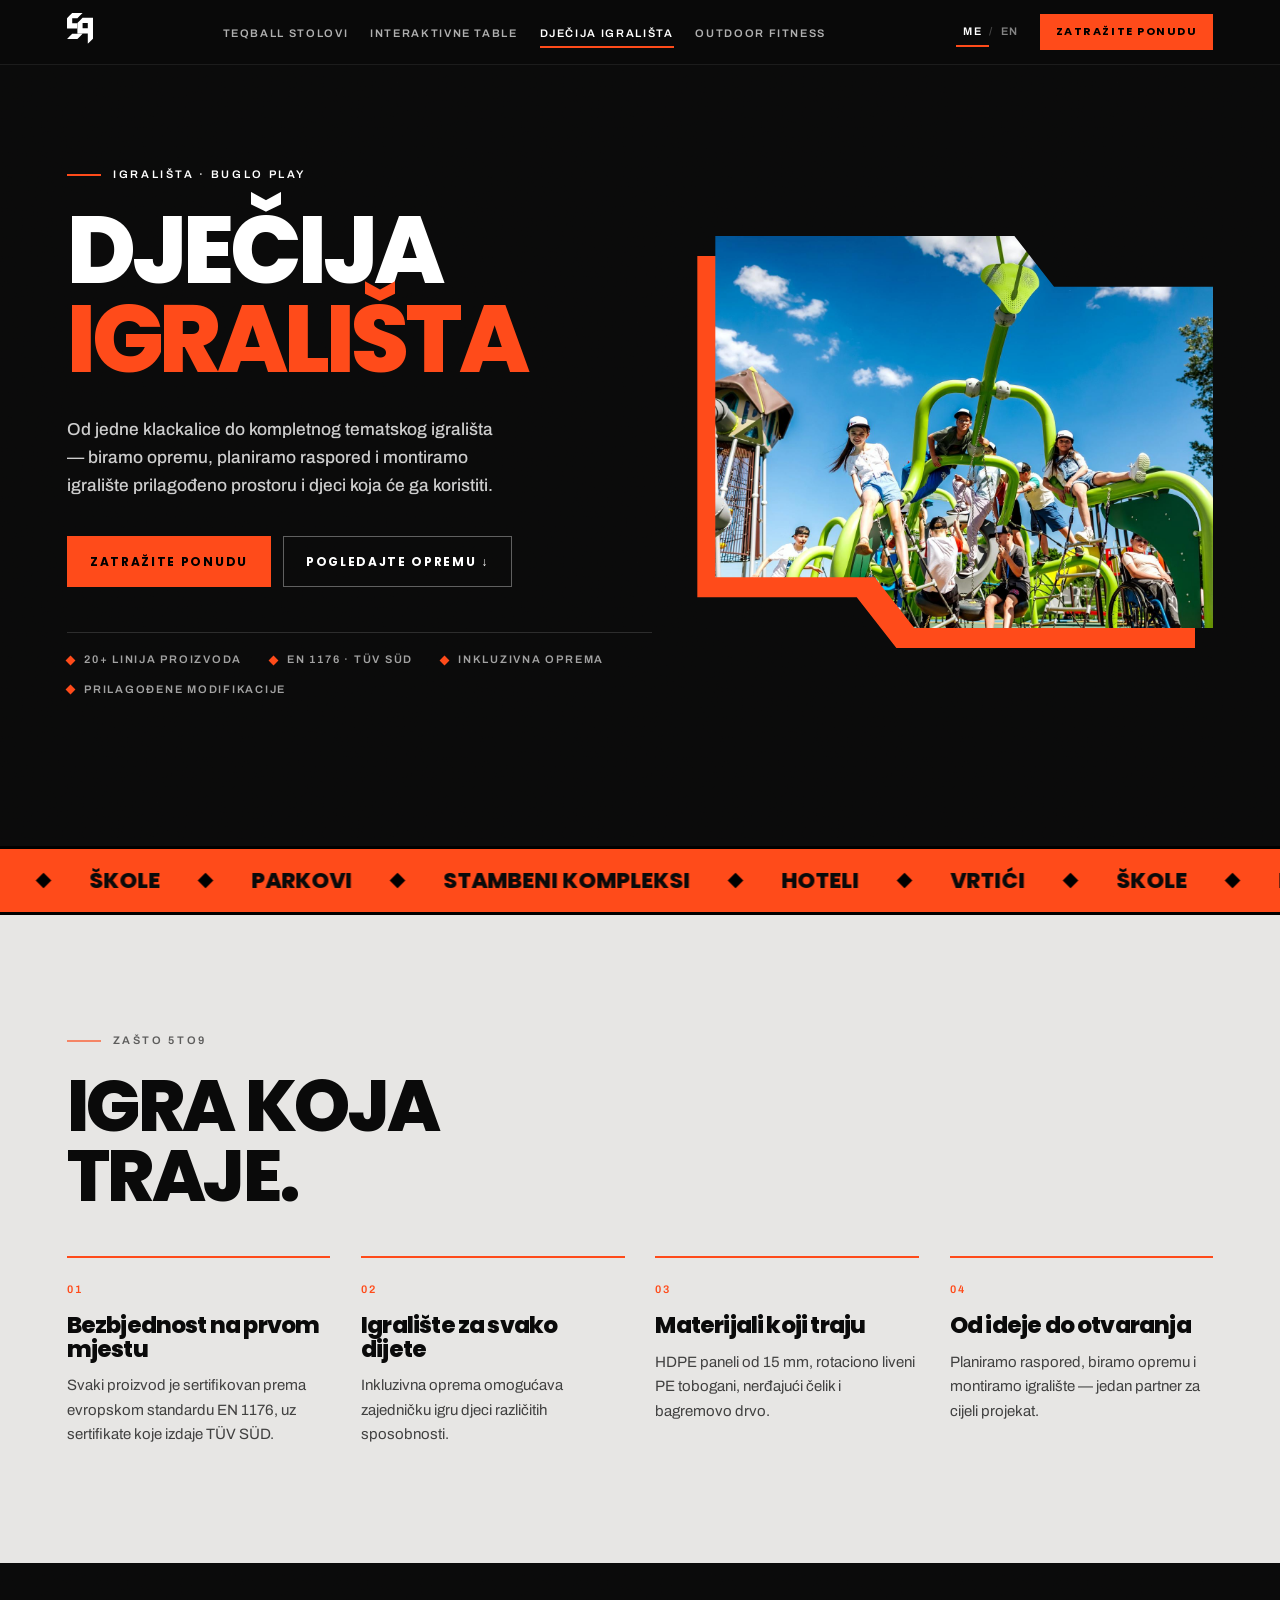
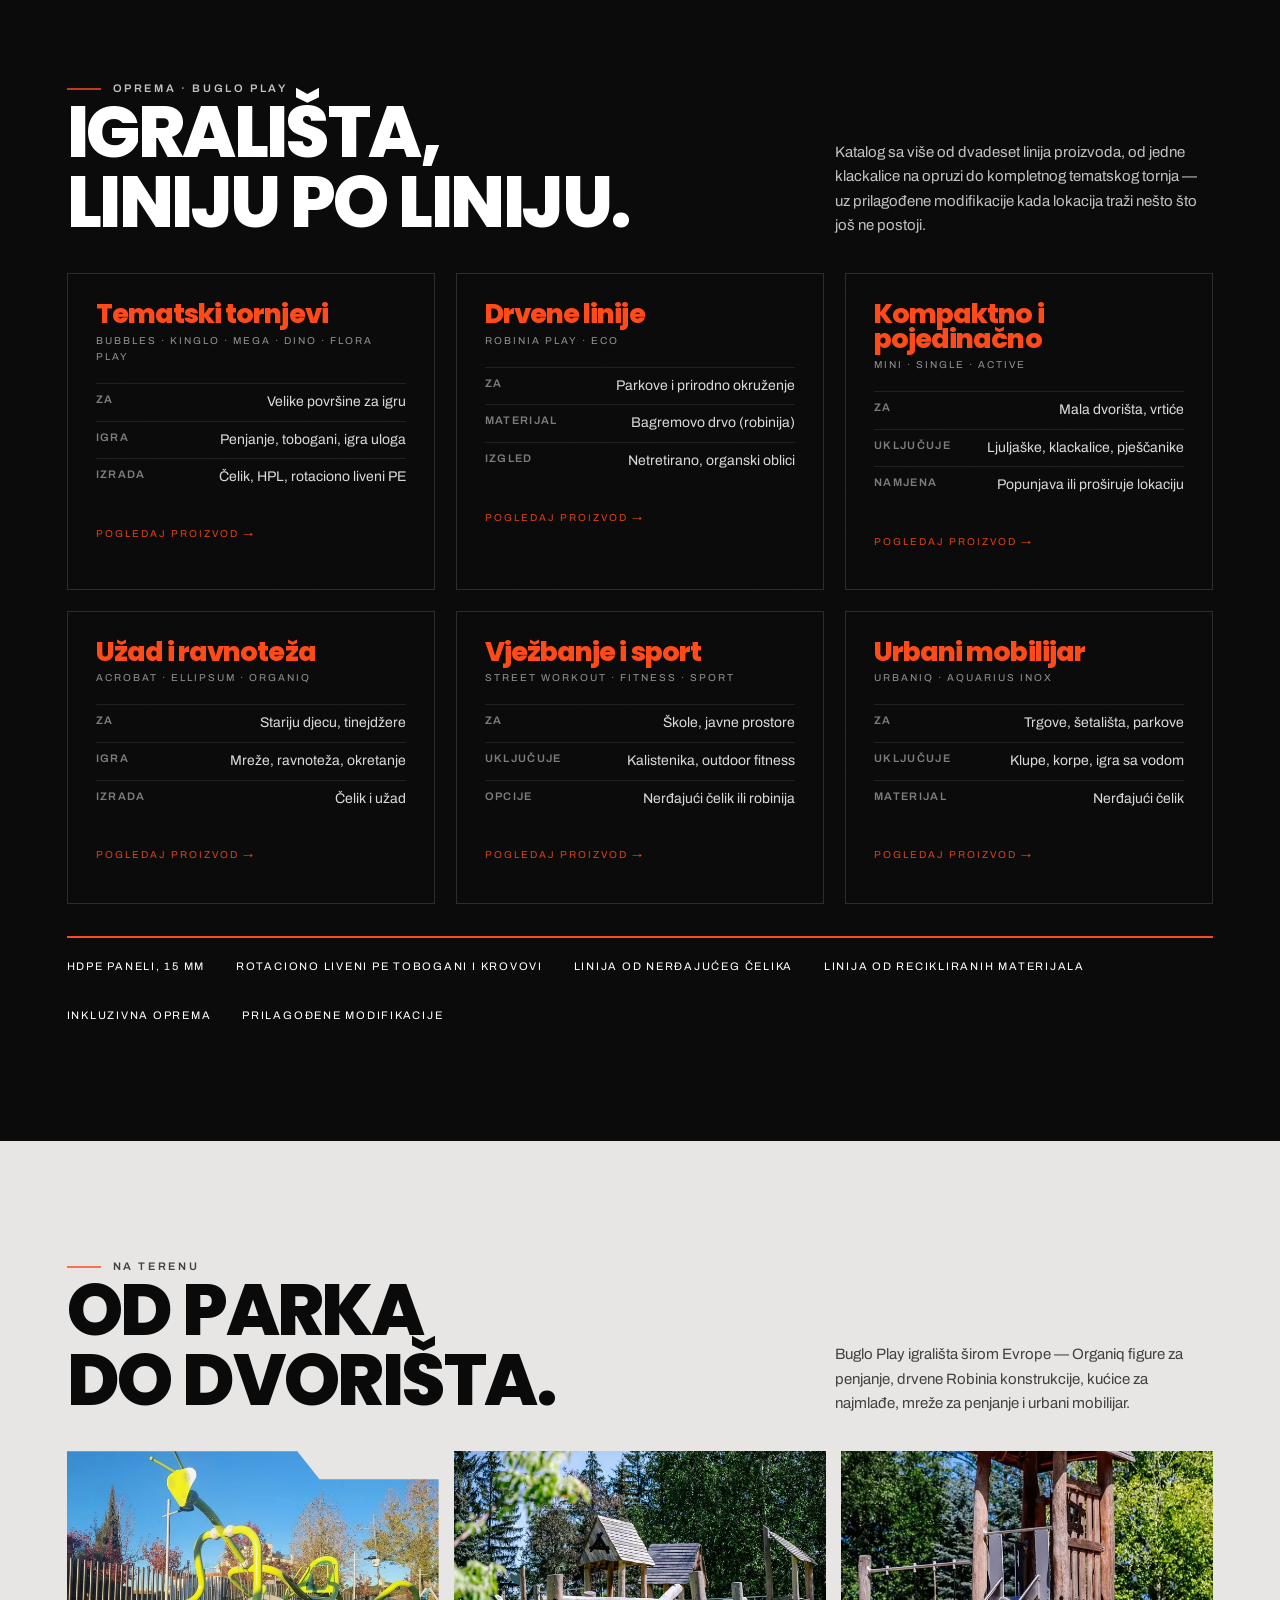
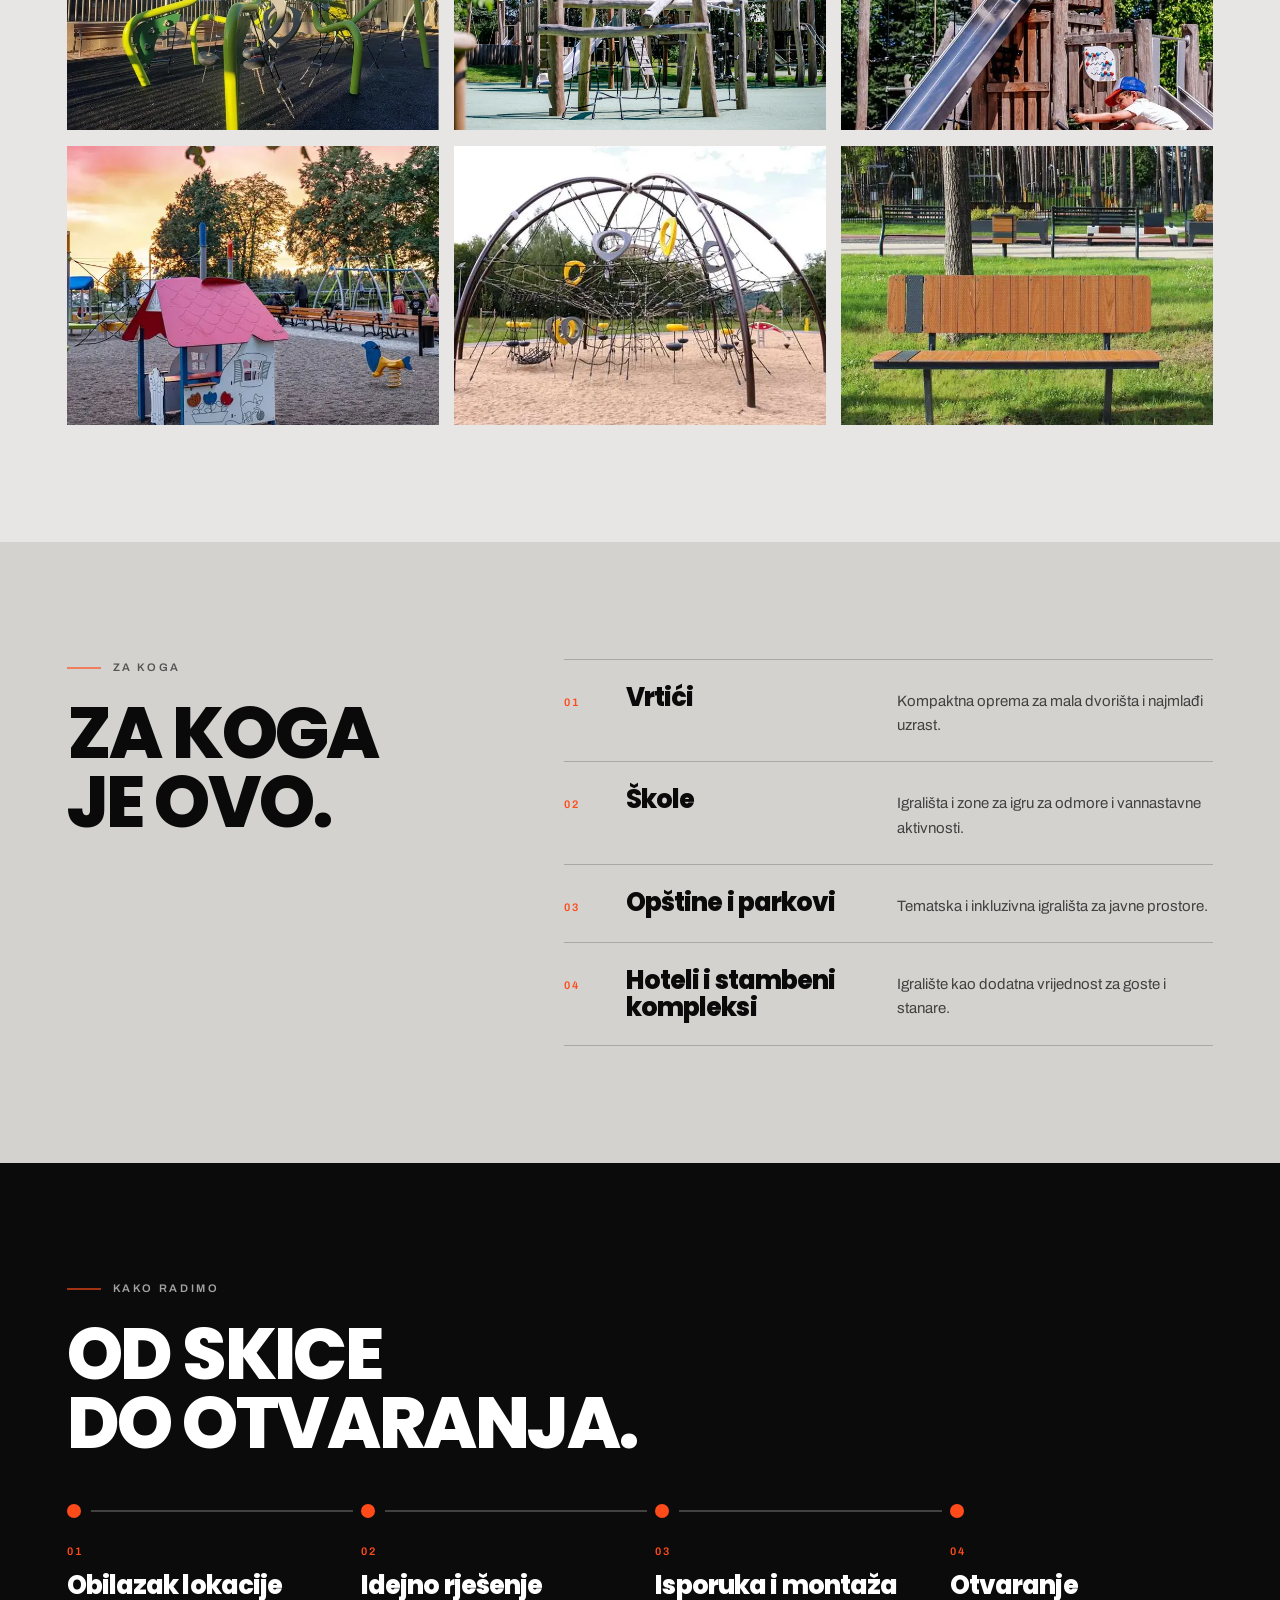
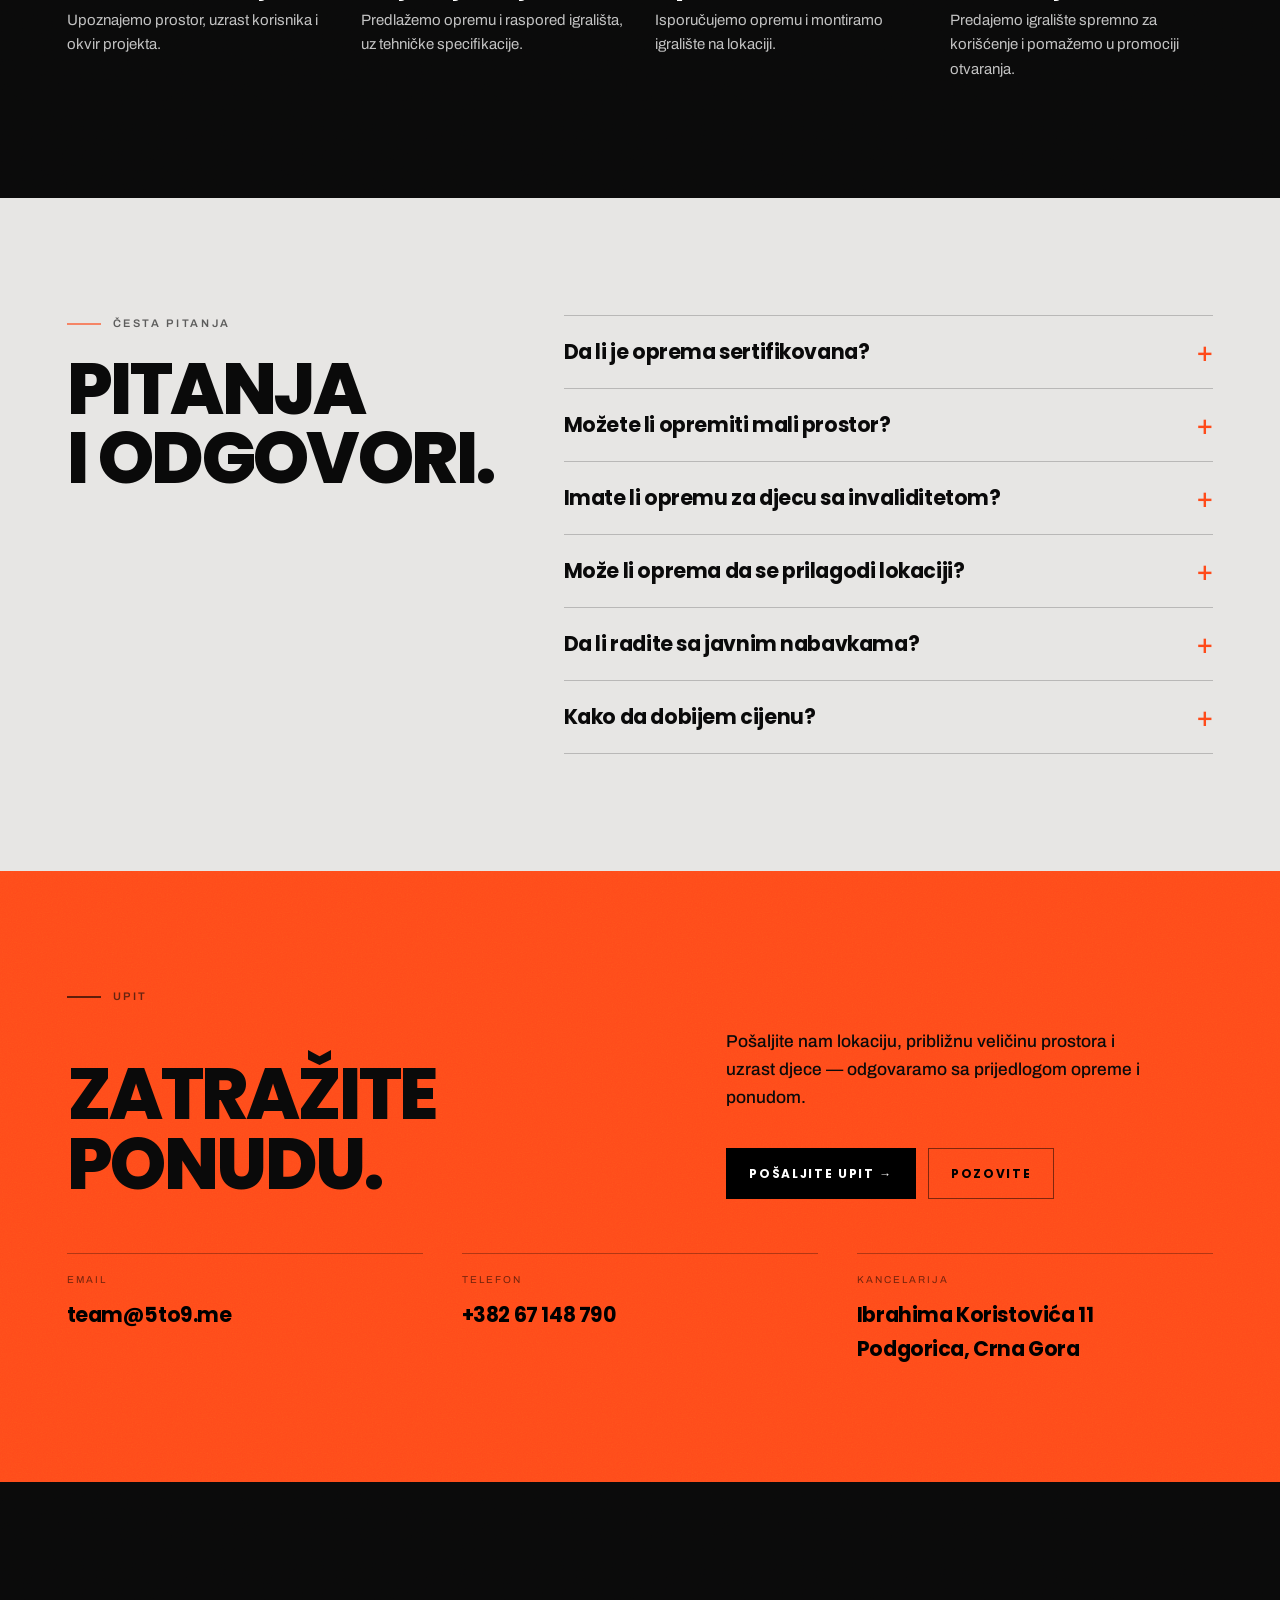
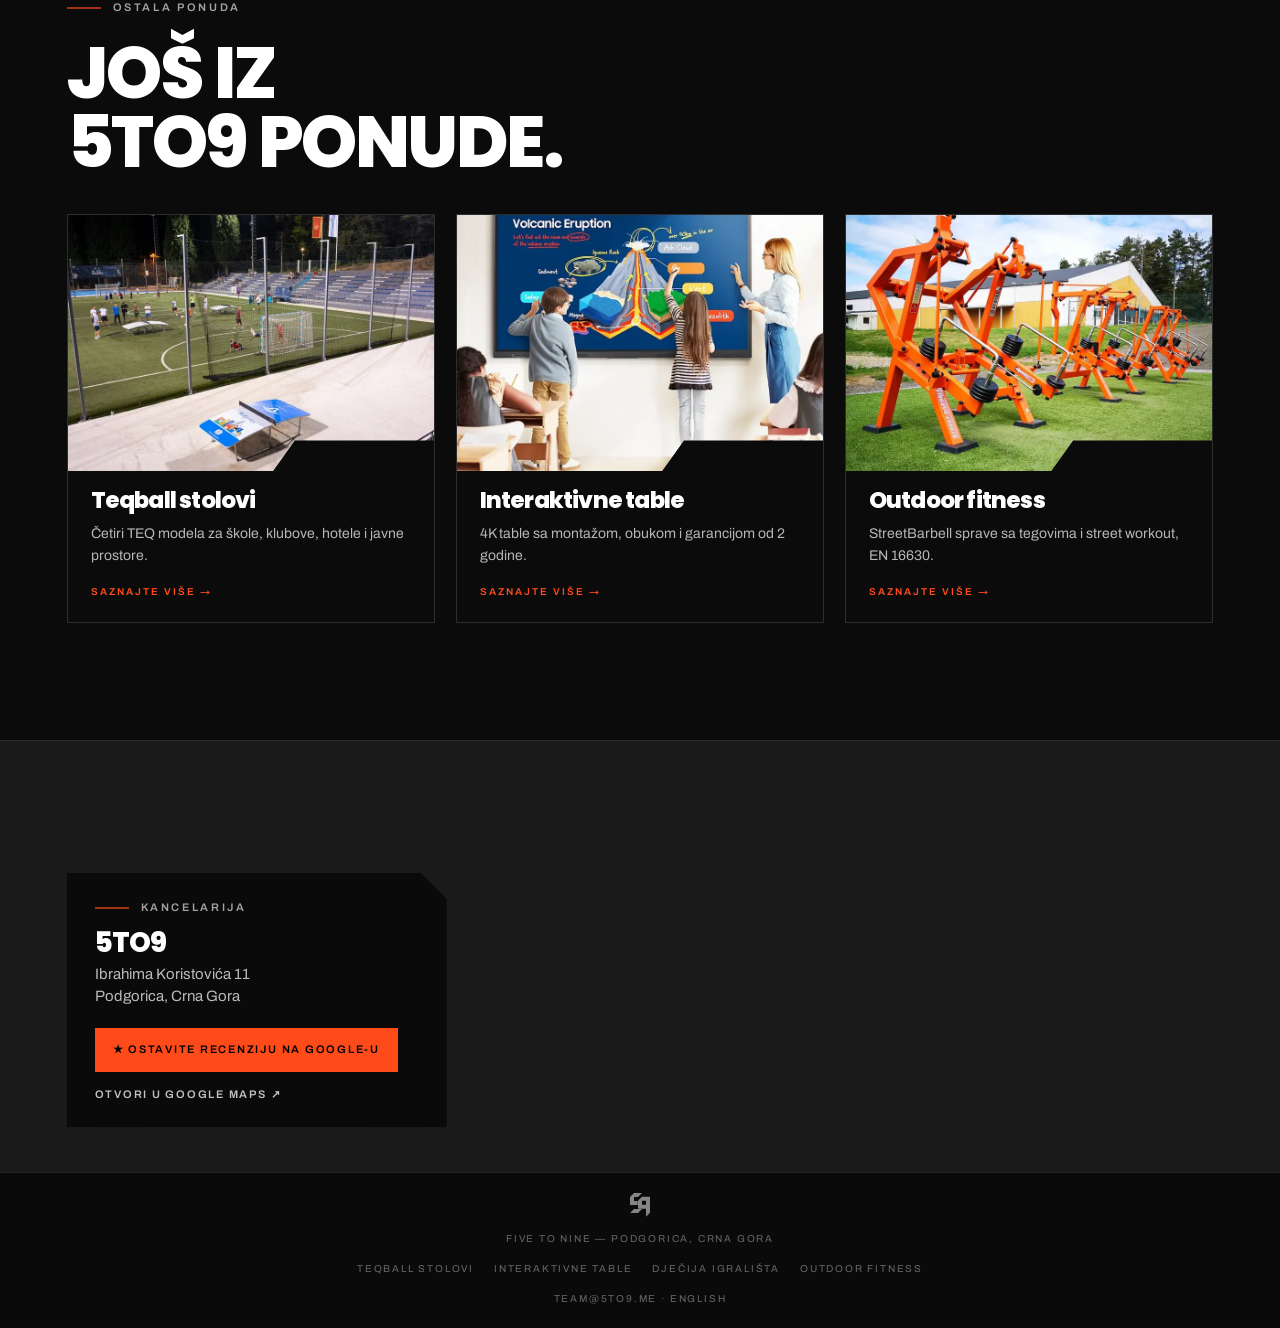
==== djecija-igralista/index.html @ ab1b8a3b "Add files via upload" ====
<!DOCTYPE html>
<html lang="sr-Latn-ME">
<head>
<meta charset="utf-8">
<meta name="viewport" content="width=device-width, initial-scale=1">
<title>Dječija igrališta — oprema, planiranje i montaža | 5TO9 Crna Gora</title>
<meta name="description" content="Oprema za dječija igrališta za vrtiće, škole, opštine i hotele u Crnoj Gori. Više od 20 linija Buglo Play opreme sertifikovane po EN 1176. Planiranje i montaža.">
<link rel="canonical" href="https://5to9.me/djecija-igralista/">
<link rel="alternate" hreflang="sr-ME" href="https://5to9.me/djecija-igralista/">
<link rel="alternate" hreflang="en" href="https://5to9.me/en/playgrounds/">
<link rel="alternate" hreflang="x-default" href="https://5to9.me/djecija-igralista/">
<meta property="og:type" content="website">
<meta property="og:site_name" content="5TO9">
<meta property="og:title" content="Dječija igrališta — oprema, planiranje i montaža | 5TO9 Crna Gora">
<meta property="og:description" content="Oprema za dječija igrališta za vrtiće, škole, opštine i hotele u Crnoj Gori. Više od 20 linija Buglo Play opreme sertifikovane po EN 1176. Planiranje i montaža.">
<meta property="og:url" content="https://5to9.me/djecija-igralista/">
<meta property="og:image" content="https://5to9.me/assets/img/og-play.jpg">
<meta property="og:locale" content="sr_ME">
<meta property="og:locale:alternate" content="en_GB">
<meta name="twitter:card" content="summary_large_image">
<meta name="theme-color" content="#0A0A0A">
<link rel="icon" href="data:image/svg+xml,%3Csvg xmlns='http://www.w3.org/2000/svg' viewBox='0 0 499 591'%3E%3Cpath fill='%23FF4B1A' fill-rule='evenodd' d='M0 0 L499 0 L499 591 L0 591 Z M0 544.5 L0 498 L199.5 498 L299 399.8 L299 398 L100.5 398 L1.5 497 L0 497 L0 299 L193 299 L193 199 L100 199 L100 100 L199.5 100 L299.5 0 L499 0 L499 93 L298.5 93 L199 192.5 L199.5 391.5 L399 392 L399 591 L0 591 Z M449 541.5 L499 492 L499 591 L399.5 591 Z M299 242.5 L299 193 L399 193 L399 292 L299 292 Z M0 49.5 L0 0 L99.5 0 L0.5 99 L0 99 Z'/%3E%3C/svg%3E">
<link rel="preconnect" href="https://fonts.googleapis.com">
<link rel="preconnect" href="https://fonts.gstatic.com" crossorigin>
<link href="https://fonts.googleapis.com/css2?family=Poppins:wght@600;700;800;900&family=Archivo:wght@400;500;600&display=swap" rel="stylesheet">
<link rel="stylesheet" href="../assets/css/site.css?v=12">
<script type="application/ld+json">{"@context": "https://schema.org", "@graph": [{"@type": "LocalBusiness", "@id": "https://5to9.me/#org", "name": "5TO9", "alternateName": "Five to Nine", "url": "https://5to9.me/", "email": "team@5to9.me", "telephone": "+382 67 148 790", "image": "https://5to9.me/assets/img/og-teq.jpg", "address": {"@type": "PostalAddress", "streetAddress": "Ibrahima Koristovića 11", "addressLocality": "Podgorica", "addressCountry": "ME"}, "areaServed": "ME", "hasMap": "https://maps.google.com/?cid=13877952940838974786", "sameAs": ["https://maps.google.com/?cid=13877952940838974786"], "geo": {"@type": "GeoCoordinates", "latitude": 42.4345868, "longitude": 19.2841371}}, {"@type": "WebPage", "name": "Dječija igrališta — oprema, planiranje i montaža | 5TO9 Crna Gora", "url": "https://5to9.me/djecija-igralista/", "inLanguage": "sr-ME", "description": "Oprema za dječija igrališta za vrtiće, škole, opštine i hotele u Crnoj Gori. Više od 20 linija Buglo Play opreme sertifikovane po EN 1176. Planiranje i montaža.", "isPartOf": {"@id": "https://5to9.me/#org"}}, {"@type": "BreadcrumbList", "itemListElement": [{"@type": "ListItem", "position": 1, "name": "5TO9", "item": "https://5to9.me/"}, {"@type": "ListItem", "position": 2, "name": "Dječija igrališta", "item": "https://5to9.me/djecija-igralista/"}]}, {"@type": "FAQPage", "mainEntity": [{"@type": "Question", "name": "Da li je oprema sertifikovana?", "acceptedAnswer": {"@type": "Answer", "text": "Da. Svaki proizvod je sertifikovan u skladu sa evropskim standardom EN 1176:2017, a sertifikate izdaje TÜV SÜD."}}, {"@type": "Question", "name": "Možete li opremiti mali prostor?", "acceptedAnswer": {"@type": "Answer", "text": "Da. Kompaktne linije (Mini, Single, Active) namijenjene su malim dvorištima i vrtićima, a mogu i da dopune postojeće igralište."}}, {"@type": "Question", "name": "Imate li opremu za djecu sa invaliditetom?", "acceptedAnswer": {"@type": "Answer", "text": "Da. U ponudi je inkluzivna oprema koja omogućava zajedničku igru djeci različitih sposobnosti."}}, {"@type": "Question", "name": "Može li oprema da se prilagodi lokaciji?", "acceptedAnswer": {"@type": "Answer", "text": "Da. Proizvođač radi prilagođene modifikacije kada lokacija traži rješenje kojeg nema u katalogu."}}, {"@type": "Question", "name": "Da li radite sa javnim nabavkama?", "acceptedAnswer": {"@type": "Answer", "text": "Da. Radimo sa školama, opštinama i institucijama, uključujući postupke javnih nabavki, i pripremamo potrebnu tehničku dokumentaciju."}}, {"@type": "Question", "name": "Kako da dobijem cijenu?", "acceptedAnswer": {"@type": "Answer", "text": "Cijena zavisi od izbora opreme, veličine igrališta i lokacije. Pošaljite upit i odgovaramo sa prijedlogom i ponudom."}}]}]}</script>
</head><body class="lp">
<script>
(function(){
  var d=document.documentElement;
  d.className += (window.IntersectionObserver && [].slice.call(document.querySelectorAll('body')).length) ? ' js' : ' no-js';
  /* if the script file never arrives, never leave content hidden */
  setTimeout(function(){ if(!window.__5to9){ [].slice.call(document.querySelectorAll('.reveal')).forEach(function(e){e.classList.add('in');}); } },3500);
})();
</script>

<svg width="0" height="0" style="position:absolute" aria-hidden="true">
  <symbol id="mark" viewBox="0 0 499 591">
    <path fill="currentColor" fill-rule="evenodd" d="M0 0 L499 0 L499 591 L0 591 Z M0 544.5 L0 498 L99.8 498 L199.5 498 L249.2 448.9 L299 399.8 L299 398.9 L299 398 L199.7 398 L100.5 398 L51 447.5 L1.5 497 L0.8 497 L0 497 L0 398 L0 299 L96.5 299 L193 299 L193 249 L193 199 L146.5 199 L100 199 L100 149.5 L100 100 L149.8 100 L199.5 100 L249.5 50 L299.5 0 L399.2 0 L499 0 L499 46.5 L499 93 L398.7 93 L298.5 93 L248.7 142.8 L199 192.5 L199.2 292 L199.5 391.5 L299.2 391.8 L399 392 L399 491.5 L399 591 L199.5 591 L0 591 L0 544.5 Z M449 541.5 L498.5 492 L498.7 492 L499 492 L499 541.5 L499 591 L449.3 591 L399.5 591 L449 541.5 Z M299 242.5 L299 193 L349 193 L399 193 L399 242.5 L399 292 L349 292 L299 292 L299 242.5 Z M0 49.5 L0 0 L49.7 0 L99.5 0 L50 49.5 L0.5 99 L0.3 99 L0 99 L0 49.5 Z"/>
  </symbol>
</svg>

<div class="progress" id="progress"></div>

<nav class="nav nav--lp" id="nav">
  <a href="../" aria-label="5TO9 početna"><svg class="mark" viewBox="0 0 499 591"><use href="#mark"/></svg></a>
  <ul class="nav-links">
    <span class="nav-ind" id="nav-ind" aria-hidden="true"></span>
    <li><a href="../teqball-stolovi/">Teqball stolovi</a></li>
    <li><a href="../interaktivne-table/">Interaktivne table</a></li>
    <li><a href="../djecija-igralista/" class="active" aria-current="page">Dječija igrališta</a></li>
    <li><a href="../outdoor-fitness/">Outdoor fitness</a></li>
  </ul>
  <div class="nav-r">
    <div class="lang" aria-label="Jezik"><a href="../djecija-igralista/" hreflang="sr-ME" lang="sr-Latn-ME" aria-current="true">ME</a><span>/</span><a href="../en/playgrounds/" hreflang="en" lang="en">EN</a></div>
    <a class="cta" href="#upit">Zatražite ponudu</a>
    <button class="burger" id="burger" aria-label="Otvori meni" data-open="Otvori meni" data-close="Zatvori meni" aria-expanded="false" aria-controls="mobilemenu"><span></span><span></span></button>
  </div>
</nav>

<div class="mobilemenu" id="mobilemenu">
  <a href="../teqball-stolovi/"><i>01</i>Teqball stolovi</a>
  <a href="../interaktivne-table/"><i>02</i>Interaktivne table</a>
  <a href="../djecija-igralista/"><i>03</i>Dječija igrališta</a>
  <a href="../outdoor-fitness/"><i>04</i>Outdoor fitness</a>
  <a href="../"><i>05</i>Početna</a>
  <a href="#upit"><i>06</i>Kontakt</a>
  <div class="mm-foot">
    <a href="mailto:team@5to9.me">team@5to9.me</a>
    <a href="tel:+38267148790">+382 67 148 790</a>
    <span>Ibrahima Koristovića 11, Podgorica</span>
  </div>
  <div class="mm-lang" aria-label="Jezik"><a href="../djecija-igralista/" hreflang="sr-ME" lang="sr-Latn-ME" aria-current="true">ME</a><a href="../en/playgrounds/" hreflang="en" lang="en">EN</a></div>
</div>

<header class="band dark grain" id="top">
  <div class="lp-hero">
    <div>
      <p class="eyebrow rise d1">Igrališta · Buglo Play</p>
      <h1 class="h-lp rise d2" style="--fit:16.16">DJEČIJA<br><em>IGRALIŠTA</em></h1>
      <p class="lp-lead rise d3">Od jedne klackalice do kompletnog tematskog igrališta — biramo opremu, planiramo raspored i montiramo igralište prilagođeno prostoru i djeci koja će ga koristiti.</p>
      <div class="btns rise d3">
        <a class="btn btn-o" href="#upit">Zatražite ponudu</a>
        <a class="btn btn-g" href="#oprema">Pogledajte opremu ↓</a>
      </div>
      <ul class="facts rise d4"><li>20+ linija proizvoda</li><li>EN 1176 · TÜV SÜD</li><li>Inkluzivna oprema</li><li>Prilagođene modifikacije</li></ul>
    </div>
    <div class="visual-frame rise d2">
      <div class="visual"><img src="../assets/img/playground.jpg" alt="Djeca se igraju na inkluzivnom igralištu" width="1400" height="1100" fetchpriority="high"></div>
    </div>
  </div>
</header>

<div class="band ticker">
  <div class="ticker-track" aria-hidden="true">
    <span>Vrtići</span><span>Škole</span><span>Parkovi</span><span>Stambeni kompleksi</span><span>Hoteli</span>
    <span>Vrtići</span><span>Škole</span><span>Parkovi</span><span>Stambeni kompleksi</span><span>Hoteli</span>
  </div>
</div>

<section class="band light" id="zasto">
  <div class="reveal">
    <p class="eyebrow">Zašto 5TO9</p>
    <h2 class="h-lg">IGRA KOJA<br>TRAJE.</h2>
  </div>
  <div class="benefits reveal">
    <div class="benefit"><span class="n">01</span><h3>Bezbjednost na prvom mjestu</h3><p>Svaki proizvod je sertifikovan prema evropskom standardu EN 1176, uz sertifikate koje izdaje TÜV SÜD.</p></div>
    <div class="benefit"><span class="n">02</span><h3>Igralište za svako dijete</h3><p>Inkluzivna oprema omogućava zajedničku igru djeci različitih sposobnosti.</p></div>
    <div class="benefit"><span class="n">03</span><h3>Materijali koji traju</h3><p>HDPE paneli od 15 mm, rotaciono liveni PE tobogani, nerđajući čelik i bagremovo drvo.</p></div>
    <div class="benefit"><span class="n">04</span><h3>Od ideje do otvaranja</h3><p>Planiramo raspored, biramo opremu i montiramo igralište — jedan partner za cijeli projekat.</p></div>
  </div>
</section>

<section class="band dark grain" id="oprema">
  <div class="range-head reveal">
    <div>
      <p class="eyebrow">Oprema · Buglo Play</p>
      <h2 class="h-lg">IGRALIŠTA,<br>LINIJU PO LINIJU.</h2>
    </div>
    <p>Katalog sa više od dvadeset linija proizvoda, od jedne klackalice na opruzi do kompletnog tematskog tornja — uz prilagođene modifikacije kada lokacija traži nešto što još ne postoji.</p>
  </div>
  <div class="models models-3 reveal">
    <div class="model" data-img="../assets/img/play-towers.webp" role="button" tabindex="0">
      <h4>Tematski tornjevi</h4><p class="kind">Bubbles · Kinglo · Mega · Dino · Flora Play</p>
      <ul>
        <li><b>Za</b><span>Velike površine za igru</span></li>
        <li><b>Igra</b><span>Penjanje, tobogani, igra uloga</span></li>
        <li><b>Izrada</b><span>Čelik, HPL, rotaciono liveni PE</span></li>
      </ul>
      <p class="more">Pogledaj proizvod →</p>
    </div>
    <div class="model" data-img="../assets/img/pr-house.webp" role="button" tabindex="0">
      <h4>Drvene linije</h4><p class="kind">Robinia Play · Eco</p>
      <ul>
        <li><b>Za</b><span>Parkove i prirodno okruženje</span></li>
        <li><b>Materijal</b><span>Bagremovo drvo (robinija)</span></li>
        <li><b>Izgled</b><span>Netretirano, organski oblici</span></li>
      </ul>
      <p class="more">Pogledaj proizvod →</p>
    </div>
    <div class="model" data-img="../assets/img/pr-whale.webp" role="button" tabindex="0">
      <h4>Kompaktno i pojedinačno</h4><p class="kind">Mini · Single · Active</p>
      <ul>
        <li><b>Za</b><span>Mala dvorišta, vrtiće</span></li>
        <li><b>Uključuje</b><span>Ljuljaške, klackalice, pješčanike</span></li>
        <li><b>Namjena</b><span>Popunjava ili proširuje lokaciju</span></li>
      </ul>
      <p class="more">Pogledaj proizvod →</p>
    </div>
    <div class="model" data-img="../assets/img/pr-spinner.webp" role="button" tabindex="0">
      <h4>Užad i ravnoteža</h4><p class="kind">Acrobat · Ellipsum · Organiq</p>
      <ul>
        <li><b>Za</b><span>Stariju djecu, tinejdžere</span></li>
        <li><b>Igra</b><span>Mreže, ravnoteža, okretanje</span></li>
        <li><b>Izrada</b><span>Čelik i užad</span></li>
      </ul>
      <p class="more">Pogledaj proizvod →</p>
    </div>
    <div class="model" data-img="../assets/img/play-workout.webp" role="button" tabindex="0">
      <h4>Vježbanje i sport</h4><p class="kind">Street Workout · Fitness · Sport</p>
      <ul>
        <li><b>Za</b><span>Škole, javne prostore</span></li>
        <li><b>Uključuje</b><span>Kalistenika, outdoor fitness</span></li>
        <li><b>Opcije</b><span>Nerđajući čelik ili robinija</span></li>
      </ul>
      <p class="more">Pogledaj proizvod →</p>
    </div>
    <div class="model" data-img="../assets/img/pr-bench.webp" role="button" tabindex="0">
      <h4>Urbani mobilijar</h4><p class="kind">Urbaniq · Aquarius Inox</p>
      <ul>
        <li><b>Za</b><span>Trgove, šetališta, parkove</span></li>
        <li><b>Uključuje</b><span>Klupe, korpe, igra sa vodom</span></li>
        <li><b>Materijal</b><span>Nerđajući čelik</span></li>
      </ul>
      <p class="more">Pogledaj proizvod →</p>
    </div>
  </div>
  <p class="swipe-hint">Prevucite za još →</p>
  <div class="specstrip reveal"><span>HDPE paneli, 15 mm</span><span>Rotaciono liveni PE tobogani i krovovi</span><span>Linija od nerđajućeg čelika</span><span>Linija od recikliranih materijala</span><span>Inkluzivna oprema</span><span>Prilagođene modifikacije</span></div>
</section>


<section class="band light" id="na-terenu">
  <div class="range-head reveal">
    <div>
      <p class="eyebrow">Na terenu</p>
      <h2 class="h-lg">OD PARKA<br>DO DVORIŠTA.</h2>
    </div>
    <p>Buglo Play igrališta širom Evrope — Organiq figure za penjanje, drvene Robinia konstrukcije, kućice za najmlađe, mreže za penjanje i urbani mobilijar.</p>
  </div>

  <div class="gallery reveal">
    <figure><img src="../assets/img/gb-organiq.webp" alt="Buglo Play igralište" loading="lazy" width="720" height="540"></figure>
    <figure><img src="../assets/img/gb-przelewice.webp" alt="Buglo Play igralište" loading="lazy" width="720" height="540"></figure>
    <figure><img src="../assets/img/gb-robinia.webp" alt="Buglo Play igralište" loading="lazy" width="720" height="540"></figure>
    <figure><img src="../assets/img/gb-compact.webp" alt="Buglo Play igralište" loading="lazy" width="720" height="540"></figure>
    <figure><img src="../assets/img/gb-ropes.webp" alt="Buglo Play igralište" loading="lazy" width="720" height="540"></figure>
    <figure><img src="../assets/img/gb-urban.webp" alt="Buglo Play igralište" loading="lazy" width="720" height="540"></figure>
  </div>
</section>

<section class="band light-2" id="za-koga">
  <div class="aud-wrap">
    <div class="reveal">
      <p class="eyebrow">Za koga</p>
      <h2 class="h-lg">ZA KOGA<br>JE OVO.</h2>
    </div>
    <ul class="aud reveal">
      <li><span class="idx">01</span><h3>Vrtići</h3><p>Kompaktna oprema za mala dvorišta i najmlađi uzrast.</p></li>
      <li><span class="idx">02</span><h3>Škole</h3><p>Igrališta i zone za igru za odmore i vannastavne aktivnosti.</p></li>
      <li><span class="idx">03</span><h3>Opštine i parkovi</h3><p>Tematska i inkluzivna igrališta za javne prostore.</p></li>
      <li><span class="idx">04</span><h3>Hoteli i stambeni kompleksi</h3><p>Igralište kao dodatna vrijednost za goste i stanare.</p></li>
    </ul>
  </div>
</section>

<section class="band dark grain" id="proces">
  <div class="reveal">
    <p class="eyebrow">Kako radimo</p>
    <h2 class="h-lg">OD SKICE<br>DO OTVARANJA.</h2>
  </div>
  <ol class="steps-row reveal">
    <li><span class="s">01</span><h3>Obilazak lokacije</h3><p>Upoznajemo prostor, uzrast korisnika i okvir projekta.</p></li>
    <li><span class="s">02</span><h3>Idejno rješenje</h3><p>Predlažemo opremu i raspored igrališta, uz tehničke specifikacije.</p></li>
    <li><span class="s">03</span><h3>Isporuka i montaža</h3><p>Isporučujemo opremu i montiramo igralište na lokaciji.</p></li>
    <li><span class="s">04</span><h3>Otvaranje</h3><p>Predajemo igralište spremno za korišćenje i pomažemo u promociji otvaranja.</p></li>
  </ol>
</section>

<section class="band light" id="pitanja">
  <div class="faq-wrap">
    <div class="reveal">
      <p class="eyebrow">Česta pitanja</p>
      <h2 class="h-lg">PITANJA<br>I ODGOVORI.</h2>
    </div>
    <div class="faq reveal">
      <details><summary>Da li je oprema sertifikovana?</summary><p>Da. Svaki proizvod je sertifikovan u skladu sa evropskim standardom EN 1176:2017, a sertifikate izdaje TÜV SÜD.</p></details>
      <details><summary>Možete li opremiti mali prostor?</summary><p>Da. Kompaktne linije (Mini, Single, Active) namijenjene su malim dvorištima i vrtićima, a mogu i da dopune postojeće igralište.</p></details>
      <details><summary>Imate li opremu za djecu sa invaliditetom?</summary><p>Da. U ponudi je inkluzivna oprema koja omogućava zajedničku igru djeci različitih sposobnosti.</p></details>
      <details><summary>Može li oprema da se prilagodi lokaciji?</summary><p>Da. Proizvođač radi prilagođene modifikacije kada lokacija traži rješenje kojeg nema u katalogu.</p></details>
      <details><summary>Da li radite sa javnim nabavkama?</summary><p>Da. Radimo sa školama, opštinama i institucijama, uključujući postupke javnih nabavki, i pripremamo potrebnu tehničku dokumentaciju.</p></details>
      <details><summary>Kako da dobijem cijenu?</summary><p>Cijena zavisi od izbora opreme, veličine igrališta i lokacije. Pošaljite upit i odgovaramo sa prijedlogom i ponudom.</p></details>
    </div>
  </div>
</section>

<section class="band orange grain ask-band" id="upit">
  <div class="reveal">
    <p class="eyebrow">Upit</p>
    <div class="ask-grid">
      <h2 class="h-lg">ZATRAŽITE<br>PONUDU.</h2>
      <div>
        <p>Pošaljite nam lokaciju, približnu veličinu prostora i uzrast djece — odgovaramo sa prijedlogom opreme i ponudom.</p>
        <div class="btns">
          <a class="btn btn-k" href="mailto:team@5to9.me?subject=Upit%20%E2%80%94%20Dje%C4%8Dija%20igrali%C5%A1ta&amp;body=Po%C5%A1tovani%2C%0A%0Azanima%20nas%3A%20Dje%C4%8Dija%20igrali%C5%A1ta%0A%0AUstanova%20/%20firma%3A%0AGrad%3A%0AKoli%C4%8Dina%20/%20veli%C4%8Dina%20prostora%3A%0A%C5%BDeljeni%20rok%3A%0A%0APoruka%3A%0A">Pošaljite upit →</a>
          <a class="btn btn-kl" href="tel:+38267148790">Pozovite</a>
        </div>
      </div>
    </div>
    <div class="contacts">
      <div><span>Email</span><a href="mailto:team@5to9.me">team@5to9.me</a></div>
      <div><span>Telefon</span><a href="tel:+38267148790">+382 67 148 790</a></div>
      <div><span>Kancelarija</span><p>Ibrahima Koristovića 11<br>Podgorica, Crna Gora</p></div>
    </div>
  </div>
</section>

<section class="band dark grain">
  <div class="reveal">
    <p class="eyebrow">Ostala ponuda</p>
    <h2 class="h-lg">JOŠ IZ<br>5TO9 PONUDE.</h2>
  </div>
  <div class="tiles t3 reveal">
    <a class="tile" href="../teqball-stolovi/">
      <div class="ph"><img src="../assets/img/tile-teq.webp" alt="TEQ sto pored osvijetljenog sportskog terena" loading="lazy" width="800" height="560"></div>
      <div class="tx"><h3>Teqball stolovi</h3><p>Četiri TEQ modela za škole, klubove, hotele i javne prostore.</p><span class="go">Saznajte više →</span></div>
    </a>
    <a class="tile" href="../interaktivne-table/">
      <div class="ph"><img src="../assets/img/tile-panels.webp" alt="Učenici rade na interaktivnoj tabli u učionici" loading="lazy" width="800" height="560"></div>
      <div class="tx"><h3>Interaktivne table</h3><p>4K table sa montažom, obukom i garancijom od 2 godine.</p><span class="go">Saznajte više →</span></div>
    </a>
    <a class="tile" href="../outdoor-fitness/">
      <div class="ph"><img src="../assets/img/tile-fitness.webp" alt="Red narandžastih sprava za trening snage na otvorenom" loading="lazy" width="800" height="560"></div>
      <div class="tx"><h3>Outdoor fitness</h3><p>StreetBarbell sprave sa tegovima i street workout, EN 16630.</p><span class="go">Saznajte više →</span></div>
    </a>
  </div>
</section>

<section class="mapband" aria-label="5TO9 na mapi — Ibrahima Koristovića 11, Podgorica">
  <iframe src="https://maps.google.com/maps?cid=13877952940838974786&z=16&output=embed" title="5TO9 na mapi — Ibrahima Koristovića 11, Podgorica" loading="lazy" referrerpolicy="no-referrer-when-downgrade" allowfullscreen></iframe>
  <div class="map-card">
    <p class="eyebrow">Kancelarija</p>
    <h3>5TO9</h3>
    <p class="addr">Ibrahima Koristovića 11<br>Podgorica, Crna Gora</p>
    <div class="map-links">
      <a class="review" href="https://www.google.com/search?q=5to9+Podgorica#lrd=0x134ded3cc97ddb3f:0xc09864abd04b7542,3,,," target="_blank" rel="noopener">&#9733; Ostavite recenziju na Google-u</a>
      <a href="https://maps.google.com/?cid=13877952940838974786" target="_blank" rel="noopener">Otvori u Google Maps &#8599;</a>
    </div>
  </div>
</section>
<footer class="band foot">
  <svg class="mark" viewBox="0 0 499 591" aria-hidden="true"><use href="#mark"/></svg>
  <span>Five to Nine — Podgorica, Crna Gora</span>
  <nav class="foot-links"><a href="../teqball-stolovi/">Teqball stolovi</a><a href="../interaktivne-table/">Interaktivne table</a><a href="../djecija-igralista/">Dječija igrališta</a><a href="../outdoor-fitness/">Outdoor fitness</a></nav>
  <span><a href="mailto:team@5to9.me">team@5to9.me</a> · <a href="../en/playgrounds/" hreflang="en">English</a></span>
</footer>

<div class="sheet" id="sheet" role="dialog" aria-modal="true" aria-labelledby="sheet-title">
  <div class="sheet-inner">
    <button class="sheet-close" id="sheet-close" aria-label="Zatvori">&times;</button>
    <div class="sheet-img"><img id="sheet-photo" src="data:," alt=""></div>
    <div class="sheet-body">
      <h3 id="sheet-title"></h3>
      <p class="kind" id="sheet-kind"></p>
      <ul id="sheet-specs"></ul>
      <a class="ask" href="#upit" id="sheet-ask">Zatražite ponudu</a>
    </div>
  </div>
</div>

<script src="../assets/js/site.js?v=12"></script>
</body>
</html>
---- assets/css/site.css ----
:root{
  --ink:#0A0A0A;--orange:#FF4B1A;--concrete:#E7E6E4;--concrete-2:#D3D2CF;
  --pad:clamp(20px,5.2vw,96px);--rail:0px;
}
@media(min-width:1100px){:root{--rail:72px}}
*{box-sizing:border-box}
html{scroll-behavior:smooth}
body{
  margin:0;background:var(--ink);color:var(--ink);
  font-family:'Archivo',system-ui,sans-serif;font-size:clamp(15px,1.02vw,17px);line-height:1.62;
  -webkit-font-smoothing:antialiased;overflow-x:hidden;
}
h1,h2,h3,h4{font-family:'Poppins',system-ui,sans-serif;font-weight:800;letter-spacing:-.035em;line-height:.9;margin:0}
p{margin:0 0 1.1em}
a{color:inherit}
img{max-width:100%;display:block}
:focus-visible{outline:3px solid var(--orange);outline-offset:4px}

.grain::before{
  content:"";position:absolute;inset:0;pointer-events:none;z-index:1;
  background-image:url("data:image/svg+xml,%3Csvg xmlns='http://www.w3.org/2000/svg' width='240' height='240'%3E%3Cfilter id='n'%3E%3CfeTurbulence type='fractalNoise' baseFrequency='.8' numOctaves='3'/%3E%3C/filter%3E%3Crect width='240' height='240' filter='url(%23n)' opacity='.55'/%3E%3C/svg%3E");
  mix-blend-mode:overlay;opacity:.3;
}

/* chrome */
.progress{position:fixed;top:0;left:0;height:3px;width:0;background:var(--orange);z-index:80}
.nav{
  position:fixed;top:0;left:0;right:0;z-index:70;display:flex;align-items:center;justify-content:space-between;gap:20px;
  padding:13px var(--pad);background:rgba(10,10,10,.75);backdrop-filter:blur(12px);
  border-bottom:1px solid rgba(255,255,255,.08);transition:transform .4s ease;
}
.nav .mark{width:26px;color:#fff;flex:none}
.nav-links{position:relative;display:flex;gap:clamp(10px,1.7vw,28px);list-style:none;margin:0;padding:0}
.nav-ind{position:absolute;left:0;bottom:-4px;height:2px;width:0;background:var(--orange);
  transform:translateX(0);transition:transform .45s cubic-bezier(.16,.84,.44,1),width .45s cubic-bezier(.16,.84,.44,1),opacity .3s;opacity:0}
.nav-links a.active{opacity:1}
.nav-links a{
  color:#fff;text-decoration:none;font-size:11px;font-weight:600;letter-spacing:.15em;text-transform:uppercase;
  opacity:.68;padding-bottom:3px;border-bottom:1px solid transparent;transition:opacity .25s,border-color .25s;
}
.nav-links a:hover,.nav-links a:focus-visible{opacity:1;border-bottom-color:var(--orange)}
.nav .cta{
  font-family:'Poppins';font-weight:700;font-size:11px;letter-spacing:.14em;text-transform:uppercase;
  background:var(--orange);color:#000;text-decoration:none;padding:9px 16px;white-space:nowrap;
}
.nav .cta:hover{background:#fff}
@media(max-width:1180px){.nav-links a{font-size:10px;letter-spacing:.1em}}
@media(max-width:720px){.nav-links{display:none}}

.rail{position:fixed;left:26px;top:50%;translate:0 -50%;z-index:60;display:none;flex-direction:column;gap:14px}
@media(min-width:1100px){.rail{display:flex}}
.rail a{
  display:flex;align-items:center;gap:9px;text-decoration:none;font-size:10px;letter-spacing:.18em;
  font-weight:600;color:rgba(255,255,255,.45);writing-mode:vertical-rl;transition:color .25s;
}
.rail i{display:block;width:2px;height:24px;background:currentColor;opacity:.5;font-style:normal}
.rail a.active{color:var(--orange)}
.rail a.on-light{color:rgba(0,0,0,.4)}
.rail a.on-light.active{color:var(--orange)}

/* bands */
.band{
  position:relative;min-height:100svh;display:flex;flex-direction:column;justify-content:center;
  padding:clamp(96px,11vh,140px) var(--pad) clamp(64px,9vh,110px);
  padding-left:calc(var(--pad) + var(--rail));overflow:hidden;
}
.band>*{position:relative;z-index:2}
.dark{background:var(--ink);color:#fff}
.light{background:var(--concrete);color:var(--ink)}
.light-2{background:var(--concrete-2);color:var(--ink)}
.orange{background:var(--orange);color:#0A0A0A}

.eyebrow{
  display:flex;align-items:center;gap:12px;font-size:11px;font-weight:600;letter-spacing:.24em;
  text-transform:uppercase;margin:0 0 22px;opacity:.62;
}
.eyebrow::before{content:"";width:34px;height:2px;background:var(--orange);flex:none}
.h-xl{font-size:clamp(44px,8.4vw,120px)}
.h-lg{font-size:clamp(36px,5.6vw,76px)}
.h-md{font-size:clamp(27px,3.6vw,48px)}

/* hero */
.hero{justify-content:flex-end}
.hero-mark{
  position:absolute;right:-6vw;top:50%;translate:0 -50%;z-index:0;
  width:clamp(280px,42vw,600px);color:#fff;opacity:.06;pointer-events:none;
}
.hero-inner{display:flex;align-items:stretch;gap:clamp(18px,3vw,44px);flex-wrap:wrap}
.hero .logo{width:clamp(74px,9.5vw,148px);color:#fff;flex:none;align-self:flex-end;margin-bottom:.06em}
@supports(aspect-ratio:499/591){
  .hero .logo{width:auto;height:auto;aspect-ratio:499/591;align-self:stretch;margin-bottom:0;max-width:clamp(74px,10vw,160px)}
}
.stack{font-family:'Poppins';font-weight:800;font-size:clamp(48px,9vw,138px);line-height:.8;letter-spacing:-.05em;color:#fff}
.stack .to{display:block;color:var(--orange);font-size:.5em;margin:.1em 0 .06em;letter-spacing:-.02em}
.stack{padding-block:.04em}
.hero-line{margin:clamp(30px,4.5vh,54px) 0 0;max-width:46ch;color:rgba(255,255,255,.8);font-size:clamp(16px,1.45vw,20px);font-weight:500}
.hero-line b{color:#fff;font-weight:600}
.hero-bottom{
  margin-top:clamp(34px,6vh,70px);display:flex;justify-content:space-between;align-items:flex-end;gap:24px;flex-wrap:wrap;
  border-top:1px solid rgba(255,255,255,.14);padding-top:20px;
  font-size:11px;letter-spacing:.2em;text-transform:uppercase;color:rgba(255,255,255,.5);
}
.scroll-cue{display:flex;align-items:center;gap:10px}
.scroll-cue b{width:8px;height:8px;background:var(--orange);border-radius:50%;animation:pulse 2.4s infinite}
@keyframes pulse{0%,100%{opacity:1;transform:scale(1)}50%{opacity:.35;transform:scale(.7)}}
.rise{opacity:0;transform:translateY(28px);animation:rise .95s cubic-bezier(.16,.84,.44,1) forwards}
.d1{animation-delay:.06s}.d2{animation-delay:.2s}.d3{animation-delay:.36s}.d4{animation-delay:.5s}
@keyframes rise{to{opacity:1;transform:none}}

/* ticker */
.ticker{min-height:0;padding:14px 0;justify-content:center;background:var(--orange);color:#0A0A0A;overflow:hidden;border-top:3px solid #000;border-bottom:3px solid #000}
.ticker-track{display:flex;gap:40px;width:max-content;animation:slide 34s linear infinite;will-change:transform}
.ticker-track.js{animation:none}
.ticker span{font-family:'Poppins';font-weight:800;font-size:clamp(15px,1.7vw,22px);text-transform:uppercase;white-space:nowrap;display:flex;align-items:center;gap:40px}
.ticker span::after{content:"";width:11px;height:11px;background:#000;flex:none;rotate:45deg}
@keyframes slide{to{transform:translateX(-50%)}}

/* who */
.who{display:grid;grid-template-columns:1.02fr .98fr;gap:clamp(32px,5vw,86px);align-items:center}
.lede{font-size:clamp(17px,1.55vw,22px);font-weight:500;max-width:36ch}
.pillars{list-style:none;margin:30px 0 0;padding:0;border-top:1px solid rgba(0,0,0,.18)}
.pillars li{border-bottom:1px solid rgba(0,0,0,.18)}
.pillars a{
  display:flex;align-items:baseline;gap:16px;padding:22px 0;text-decoration:none;color:inherit;
  font-family:'Poppins';font-weight:700;font-size:clamp(17px,2vw,26px);letter-spacing:-.025em;
  transition:transform .35s cubic-bezier(.16,.84,.44,1),color .25s;
}
.pillars a:hover,.pillars a:focus-visible{transform:translateX(12px);color:var(--orange)}
.pillars .idx{font-family:'Archivo';font-size:11px;font-weight:600;letter-spacing:.18em;color:var(--orange);width:28px;flex:none}
.pillars .arrow{margin-left:auto;color:var(--orange);font-size:.78em}
@media(max-width:900px){.who{grid-template-columns:1fr}}

/* solutions */
.solution{display:grid;grid-template-columns:.9fr 1.1fr;gap:clamp(28px,4.4vw,78px);align-items:center}
.solution.flip .visual-frame{order:2}
.solution p{max-width:54ch}
.solution p:last-child{margin-bottom:0}
.tag{display:inline-block;font-family:'Poppins';font-weight:800;font-size:11px;letter-spacing:.16em;text-transform:uppercase;padding:8px 15px;margin-bottom:24px}
.t-orange{background:var(--orange);color:#000}
.t-black{background:#000;color:var(--orange)}
.t-white{background:#fff;color:#000}
.solution h3{margin-bottom:26px}
@media(max-width:900px){.solution{grid-template-columns:1fr}.solution.flip .visual-frame{order:0}}

.visual-frame{position:relative}
.visual-frame::before{
  content:"";position:absolute;inset:0;translate:-18px 20px;background:var(--accent,var(--orange));
  clip-path:polygon(0 0,60% 0,68% 13%,100% 13%,100% 100%,40% 100%,32% 87%,0 87%);
}
.visual{
  position:relative;aspect-ratio:4/3.15;overflow:hidden;background:#111;
  clip-path:polygon(0 0,60% 0,68% 13%,100% 13%,100% 100%,40% 100%,32% 87%,0 87%);
}
.visual img{width:100%;height:100%;object-fit:cover}

/* TEQ range */
.range-head{display:flex;justify-content:space-between;align-items:flex-end;gap:24px;flex-wrap:wrap;margin-bottom:clamp(28px,4vh,50px)}
.range-head p{max-width:42ch;margin:0;opacity:.75}
.models{display:grid;grid-template-columns:repeat(4,1fr);gap:clamp(14px,1.6vw,22px)}
.model{border:1px solid rgba(255,255,255,.14);padding:clamp(20px,2.2vw,30px);display:flex;flex-direction:column;transition:border-color .3s,background .3s,transform .3s}
.model:hover{border-color:var(--orange);background:rgba(255,75,26,.08);transform:translateY(-6px)}
.model h4{font-size:clamp(20px,2.1vw,28px);color:var(--orange);margin-bottom:6px}
.model .kind{font-size:10px;letter-spacing:.2em;text-transform:uppercase;opacity:.55;margin-bottom:18px}
.model ul{list-style:none;margin:0;padding:0;font-size:14px}
.model li{padding:7px 0;border-top:1px solid rgba(255,255,255,.1);display:flex;justify-content:space-between;gap:12px;opacity:.85}
.model li b{font-weight:600;opacity:.55;font-size:11px;letter-spacing:.12em;text-transform:uppercase}
.specstrip{display:flex;flex-wrap:wrap;gap:clamp(14px,2.4vw,40px);margin-top:clamp(26px,3.6vh,44px);padding-top:20px;border-top:2px solid var(--orange);font-size:11px;letter-spacing:.16em;text-transform:uppercase;opacity:.7}
@media(max-width:1000px){.models{grid-template-columns:repeat(2,1fr)}}
@media(max-width:560px){.models{grid-template-columns:1fr}}
.light .model,.light-2 .model{border-color:rgba(0,0,0,.18)}
.light .model li,.light-2 .model li{border-top-color:rgba(0,0,0,.14)}
.light .model:hover,.light-2 .model:hover{background:rgba(255,75,26,.09)}
.model .price{margin-top:auto;padding-top:16px;font-family:'Poppins';font-weight:800;font-size:clamp(16px,1.5vw,20px);letter-spacing:-.02em}
.model .price small{display:block;font-family:'Archivo';font-weight:500;font-size:10px;letter-spacing:.14em;text-transform:uppercase;opacity:.5;margin-top:5px}
.models-3{grid-template-columns:repeat(3,1fr)}
@media(max-width:900px){.models-3{grid-template-columns:1fr}}

/* clickable cards + detail overlay */
.model[data-img]{cursor:pointer}
.model .more{
  margin-top:16px;padding-top:14px;display:flex;align-items:center;gap:8px;
  font-size:10px;letter-spacing:.2em;text-transform:uppercase;color:var(--orange);opacity:.85;
}
.model .price + .more{margin-top:0;padding-top:10px}
.model[data-img]:hover .more,.model[data-img]:focus-visible .more{opacity:1}
.sheet{
  position:fixed;inset:0;z-index:90;display:none;align-items:center;justify-content:center;
  padding:clamp(16px,4vw,56px);background:rgba(6,6,6,.9);backdrop-filter:blur(8px);
}
.sheet.open{display:flex}
.sheet-inner{
  position:relative;width:min(1020px,100%);max-height:90svh;overflow:auto;background:#111;
  border:1px solid rgba(255,255,255,.14);display:grid;grid-template-columns:1.05fr .95fr;
}
.sheet-img{background:#fff;display:flex;align-items:center;justify-content:center;padding:clamp(18px,3vw,40px)}
.sheet-img img{width:100%;height:auto;object-fit:contain;max-height:56svh}
.sheet-body{padding:clamp(24px,3vw,44px);color:#fff}
.sheet-body h3{font-size:clamp(24px,3vw,38px);color:var(--orange);margin-bottom:6px}
.sheet-body .kind{font-size:10px;letter-spacing:.2em;text-transform:uppercase;opacity:.55;margin-bottom:22px}
.sheet-body ul{list-style:none;margin:0;padding:0;font-size:15px}
.sheet-body li{display:flex;justify-content:space-between;gap:16px;padding:11px 0;border-top:1px solid rgba(255,255,255,.12)}
.sheet-body li b{font-weight:600;opacity:.55;font-size:11px;letter-spacing:.12em;text-transform:uppercase}
.sheet-body .price{margin:24px 0 0;font-family:'Poppins';font-weight:800;font-size:clamp(18px,2vw,24px);letter-spacing:-.02em}
.sheet-body .price small{display:block;font-family:'Archivo';font-weight:500;font-size:10px;letter-spacing:.14em;text-transform:uppercase;opacity:.5;margin-top:6px}
.sheet-body .ask{display:inline-block;margin-top:26px;background:var(--orange);color:#000;text-decoration:none;font-family:'Poppins';font-weight:700;font-size:11px;letter-spacing:.14em;text-transform:uppercase;padding:12px 20px}
.sheet-body .ask:hover{background:#fff}
.sheet-close{
  position:absolute;top:10px;right:10px;z-index:2;width:42px;height:42px;border:0;cursor:pointer;
  background:#000;color:#fff;font-size:20px;line-height:1;font-family:'Archivo';
}
.sheet-close:hover{background:var(--orange);color:#000}
@media(max-width:820px){.sheet-inner{grid-template-columns:1fr}.sheet-img img{max-height:34svh}}

/* process */
.process{display:grid;grid-template-columns:1.05fr .95fr;gap:clamp(30px,5vw,80px);align-items:center;margin-top:clamp(28px,4vh,50px)}
.steps{list-style:none;margin:0;padding:0;position:relative}
.steps::before{content:"";position:absolute;left:6px;top:14px;bottom:30px;width:2px;background:currentColor;opacity:.22}
.steps li{position:relative;padding:0 0 clamp(26px,3.4vh,40px) 42px}
.steps li:last-child{padding-bottom:0}
.steps li::before{content:"";position:absolute;left:0;top:8px;width:14px;height:14px;border-radius:50%;background:var(--orange);box-shadow:0 0 0 5px var(--concrete)}
.steps h4{font-size:clamp(21px,2.6vw,32px);margin-bottom:8px}
.steps p{margin:0;max-width:46ch;opacity:.78}
.process-note .big{font-family:'Poppins';font-weight:900;font-size:clamp(50px,9.5vw,120px);line-height:.82;letter-spacing:-.05em}
.process-note .big em{color:var(--orange);font-style:normal}
@media(max-width:900px){.process{grid-template-columns:1fr}}

/* work */
.stats{display:grid;grid-template-columns:repeat(auto-fit,minmax(180px,1fr));gap:clamp(18px,2.6vw,44px);margin-bottom:clamp(34px,5vh,60px)}
.stats div{border-top:2px solid var(--orange);padding-top:16px}
.stats b{display:block;font-family:'Poppins';font-weight:900;font-size:clamp(36px,5.4vw,72px);line-height:1;letter-spacing:-.045em}
.stats span{display:block;margin-top:8px;font-size:11px;letter-spacing:.16em;text-transform:uppercase;opacity:.6}
.cases{display:grid;grid-template-columns:repeat(3,1fr);gap:clamp(16px,2vw,28px)}
.case{background:rgba(255,255,255,.04);border:1px solid rgba(255,255,255,.12);padding:clamp(22px,2.6vw,34px);transition:background .3s,border-color .3s,transform .3s}
.case:hover{background:rgba(255,75,26,.1);border-color:var(--orange);transform:translateY(-5px)}
.case span{font-size:10px;letter-spacing:.2em;text-transform:uppercase;color:var(--orange)}
.case h4{margin:14px 0 10px;font-size:clamp(19px,1.9vw,25px)}
.case p{margin:0;font-size:14px;opacity:.7}
@media(max-width:860px){.cases{grid-template-columns:1fr}}

/* contact */
.contact h2{margin-bottom:clamp(34px,5vh,56px)}
.contact h2 em{color:var(--orange);font-style:normal}
.contacts{display:grid;grid-template-columns:repeat(3,1fr);gap:clamp(20px,3vw,54px)}
.contacts div{border-top:1px solid rgba(255,255,255,.22);padding-top:18px}
.contacts span{display:block;font-size:10px;letter-spacing:.2em;text-transform:uppercase;color:rgba(255,255,255,.45);margin-bottom:10px}
.contacts a,.contacts p{font-family:'Poppins';font-weight:700;font-size:clamp(16px,1.6vw,22px);letter-spacing:-.02em;color:#fff;text-decoration:none;margin:0}
.contacts a:hover,.contacts a:focus-visible{color:var(--orange)}
@media(max-width:760px){.contacts{grid-template-columns:1fr}}

.foot{
  background:var(--ink);color:rgba(255,255,255,.38);min-height:0;padding:20px var(--pad);
  display:flex;justify-content:space-between;gap:14px;flex-wrap:wrap;align-items:center;
  font-size:10px;letter-spacing:.18em;text-transform:uppercase;border-top:1px solid rgba(255,255,255,.1);
}
.foot .mark{width:20px;color:rgba(255,255,255,.5)}

.js .reveal{opacity:0;transform:translateY(32px);transition:opacity .85s ease,transform .85s cubic-bezier(.16,.84,.44,1)}
.js .reveal.in{opacity:1;transform:none}
.no-js .burger{display:none}

/* ---------------- phone layout ---------------- */
.burger{display:none;position:relative;width:44px;height:38px;border:0;background:transparent;cursor:pointer;padding:0;flex:none}
.burger span{position:absolute;left:10px;right:10px;height:2px;background:#fff;transition:transform .35s cubic-bezier(.16,.84,.44,1),opacity .25s}
.burger span:nth-child(1){top:14px}
.burger span:nth-child(2){bottom:14px}
body.menu-open .burger span:nth-child(1){transform:translateY(5px) rotate(45deg)}
body.menu-open .burger span:nth-child(2){transform:translateY(-5px) rotate(-45deg)}
.mobilemenu{
  position:fixed;inset:0;z-index:65;background:var(--ink);color:#fff;display:flex;flex-direction:column;
  justify-content:center;gap:4px;padding:96px var(--pad) calc(32px + env(safe-area-inset-bottom));
  transform:translateY(-100%);transition:transform .5s cubic-bezier(.16,.84,.44,1);overflow:auto;
}
body.menu-open .mobilemenu{transform:translateY(0)}
.mobilemenu a{
  display:flex;align-items:baseline;gap:14px;text-decoration:none;padding:14px 0;
  border-bottom:1px solid rgba(255,255,255,.12);
  font-family:'Poppins';font-weight:800;font-size:clamp(24px,7.5vw,36px);letter-spacing:-.035em;
}
.mobilemenu a i{font-style:normal;font-family:'Archivo';font-size:11px;font-weight:600;letter-spacing:.18em;color:var(--orange);width:26px;flex:none}
.mobilemenu .mm-foot{margin-top:26px;display:flex;flex-direction:column;gap:8px;font-size:13px;color:rgba(255,255,255,.6)}
.mobilemenu .mm-foot a{display:inline;border:0;padding:0;font-family:'Archivo';font-size:15px;font-weight:600;color:#fff;letter-spacing:0}
.swipe-hint{display:none;margin-top:14px;font-size:10px;letter-spacing:.2em;text-transform:uppercase;opacity:.5}

@media(max-width:760px){
  html,body{-webkit-tap-highlight-color:transparent}
  .burger{display:block}
  .nav{padding:10px var(--pad)}
  .nav .cta{display:none}
  .rail{display:none}
  /* sections breathe instead of forcing a full screen */
  .band{min-height:auto;padding:clamp(56px,9vh,80px) var(--pad)}
  .hero{min-height:100svh;padding-top:110px}
  .hero-mark{width:96vw;right:-26vw;top:36%;opacity:.05}
  .hero .logo{width:clamp(60px,15vw,96px);aspect-ratio:auto;height:auto;align-self:flex-end;margin-bottom:.08em}
  .hero-bottom{font-size:10px}
  .ticker{padding:11px 0}
  .h-xl{font-size:clamp(46px,15vw,72px)}
  .h-lg{font-size:clamp(34px,11vw,54px)}
  .h-md{font-size:clamp(26px,8.5vw,38px)}
  .who,.solution,.process,.range-head{gap:26px}
  .solution .visual{aspect-ratio:4/3}
  .visual-frame::before{translate:-10px 12px}
  .pillars a{padding:18px 0;font-size:clamp(18px,5.4vw,24px)}
  /* product cards become a swipeable row */
  .models{
    display:flex;gap:12px;overflow-x:auto;scroll-snap-type:x mandatory;
    margin:0 calc(var(--pad)*-1);padding:2px var(--pad);
    scrollbar-width:none;-webkit-overflow-scrolling:touch;
  }
  .models::-webkit-scrollbar{display:none}
  .model{flex:0 0 76%;scroll-snap-align:center;padding:22px}
  .swipe-hint{display:block}
  .specstrip{gap:10px 18px;font-size:10px}
  .stats{gap:22px}
  .contacts div{padding-top:14px}
  .foot{flex-direction:column;align-items:flex-start;gap:10px}
}
@media(max-width:400px){
  .model{flex-basis:84%}
  .stack{font-size:clamp(42px,13vw,60px)}
}


@media(prefers-reduced-motion:reduce){
  *:not(.ticker-track){animation:none!important;transition:none!important}
  .reveal,.rise{opacity:1;transform:none}
  html{scroll-behavior:auto}
}

/* ================= v2: multi-page + bilingual ================= */
.nav-r{display:flex;align-items:center;gap:14px;flex:none}
.lang{display:flex;align-items:center;font-size:11px;font-weight:600;letter-spacing:.14em;text-transform:uppercase}
.lang a{color:rgba(255,255,255,.5);text-decoration:none;padding:6px 7px;transition:color .25s}
.lang a:hover{color:#fff}
.lang a[aria-current]{color:#fff;box-shadow:inset 0 -2px 0 var(--orange)}
.lang span{color:rgba(255,255,255,.25)}
.mobilemenu .mm-lang{display:flex;gap:18px;margin-top:22px}
.mobilemenu .mm-lang a{border:0;padding:0;font-family:'Archivo';font-size:13px;font-weight:600;letter-spacing:.18em;color:rgba(255,255,255,.5)}
.mobilemenu .mm-lang a[aria-current]{color:var(--orange)}

/* landing pages have no side rail */
body.lp{--rail:0px}
@media(max-width:1080px){
  .nav--lp .nav-links{display:none}
  .nav--lp .burger{display:block}
}
@media(max-width:760px){.nav-r{gap:6px}.lang a{padding:6px 5px}}

/* buttons */
.btns{display:flex;flex-wrap:wrap;gap:12px;margin-top:clamp(26px,4vh,40px)}
.btn{
  display:inline-flex;align-items:center;gap:10px;text-decoration:none;cursor:pointer;
  font-family:'Poppins';font-weight:700;font-size:12px;letter-spacing:.14em;text-transform:uppercase;
  padding:15px 22px;border:1px solid transparent;transition:background .25s,color .25s,border-color .25s;
}
.btn-o{background:var(--orange);color:#000}
.btn-o:hover,.btn-o:focus-visible{background:#fff}
.btn-g{border-color:rgba(255,255,255,.35);color:#fff}
.btn-g:hover,.btn-g:focus-visible{border-color:var(--orange);color:var(--orange)}
.btn-k{background:#000;color:#fff}
.btn-k:hover,.btn-k:focus-visible{background:#fff;color:#000}
.btn-kl{border-color:rgba(0,0,0,.5);color:#000}
.btn-kl:hover,.btn-kl:focus-visible{background:#000;color:#fff}
.more-link{display:inline-flex;align-items:center;gap:10px;margin-top:8px;font-family:'Poppins';font-weight:700;font-size:12px;letter-spacing:.14em;text-transform:uppercase;text-decoration:none;border-bottom:2px solid var(--orange);padding-bottom:4px;transition:gap .3s}
.more-link:hover{gap:16px}
.orange .more-link{border-color:#000}
.more-row{display:flex;flex-wrap:wrap;gap:22px;margin-top:10px}

/* landing hero */
.lp-hero{display:grid;grid-template-columns:1.08fr .92fr;gap:clamp(30px,5vw,90px);align-items:center}
.crumbs{display:flex;gap:10px;flex-wrap:wrap;font-size:11px;font-weight:600;letter-spacing:.2em;text-transform:uppercase;color:rgba(255,255,255,.45);margin:0 0 26px}
.crumbs a{text-decoration:none}
.crumbs a:hover{color:var(--orange)}
.h-lp{font-size:clamp(46px,7vw,112px);line-height:.86;letter-spacing:-.045em;overflow-wrap:anywhere}
.h-lp em{font-style:normal;color:var(--orange)}
.lp-lead{margin:clamp(24px,3.6vh,38px) 0 0;max-width:44ch;color:rgba(255,255,255,.8);font-size:clamp(16px,1.35vw,20px);font-weight:500}
.facts{list-style:none;margin:clamp(30px,5vh,52px) 0 0;padding:18px 0 0;border-top:1px solid rgba(255,255,255,.14);display:flex;flex-wrap:wrap;gap:12px 28px}
.facts li{display:flex;align-items:center;gap:10px;font-size:11px;font-weight:600;letter-spacing:.16em;text-transform:uppercase;color:rgba(255,255,255,.62)}
.facts li::before{content:"";width:7px;height:7px;background:var(--orange);rotate:45deg;flex:none}
@media(max-width:900px){.lp-hero{grid-template-columns:1fr}.lp-hero .visual-frame{order:-1;max-width:560px}}

/* benefits */
.benefits{display:grid;grid-template-columns:repeat(4,1fr);gap:clamp(18px,2.4vw,40px);margin-top:clamp(30px,5vh,56px)}
.benefit{border-top:2px solid var(--orange);padding-top:18px}
.benefit .n{font-size:11px;font-weight:600;letter-spacing:.18em;color:var(--orange)}
.benefit h3{font-size:clamp(20px,1.8vw,26px);line-height:1.02;margin:14px 0 12px}
.benefit p{margin:0;font-size:15px;opacity:.75}
@media(max-width:1000px){.benefits{grid-template-columns:repeat(2,1fr)}}
@media(max-width:560px){.benefits{grid-template-columns:1fr}}

/* audience */
.aud-wrap{display:grid;grid-template-columns:.8fr 1.2fr;gap:clamp(30px,5vw,86px);align-items:start}
.aud{list-style:none;margin:0;padding:0;border-top:1px solid currentColor;border-color:rgba(255,255,255,.18)}
.aud li{display:grid;grid-template-columns:44px 1fr 1.25fr;gap:18px;align-items:baseline;padding:24px 0;border-bottom:1px solid rgba(255,255,255,.18);transition:transform .35s cubic-bezier(.16,.84,.44,1)}
.aud li:hover{transform:translateX(10px)}
.aud .idx{font-size:11px;font-weight:600;letter-spacing:.18em;color:var(--orange)}
.aud h3{font-size:clamp(19px,2vw,27px);line-height:1.05}
.aud p{margin:0;opacity:.72;font-size:15px}
@media(max-width:900px){.aud-wrap{grid-template-columns:1fr}}
@media(max-width:620px){.aud li{grid-template-columns:34px 1fr}.aud p{grid-column:2}}

/* FAQ */
.faq-wrap{display:grid;grid-template-columns:.8fr 1.2fr;gap:clamp(30px,5vw,86px);align-items:start}
.faq details{border-top:1px solid rgba(0,0,0,.2)}
.faq details:last-child{border-bottom:1px solid rgba(0,0,0,.2)}
.faq summary{
  list-style:none;cursor:pointer;display:flex;justify-content:space-between;align-items:center;gap:20px;padding:22px 0;
  font-family:'Poppins';font-weight:700;font-size:clamp(17px,1.6vw,21px);letter-spacing:-.02em;line-height:1.2;
}
.faq summary::-webkit-details-marker{display:none}
.faq summary::after{content:"+";flex:none;font-family:'Archivo';font-weight:500;font-size:28px;line-height:1;color:var(--orange);transition:rotate .3s}
.faq details[open] summary::after{rotate:45deg}
.faq summary:hover{color:var(--orange)}
.faq details p{margin:0;padding:0 0 24px;max-width:66ch;opacity:.78}
@media(max-width:900px){.faq-wrap{grid-template-columns:1fr}}

/* inquiry band */
.ask-band .contacts div{border-top-color:rgba(0,0,0,.3)}
.ask-band .contacts span{color:rgba(0,0,0,.55)}
.ask-band .contacts a,.ask-band .contacts p{color:#000}
.ask-band .contacts a:hover{color:#fff}
.ask-grid{display:grid;grid-template-columns:1.1fr .9fr;gap:clamp(30px,5vw,86px);align-items:end;margin-bottom:clamp(40px,6vh,70px)}
.ask-grid p{max-width:44ch;font-size:clamp(16px,1.35vw,19px);font-weight:500;margin:0}
@media(max-width:900px){.ask-grid{grid-template-columns:1fr}}

/* category tiles */
.tiles{display:grid;grid-template-columns:repeat(4,1fr);gap:clamp(14px,1.6vw,22px);margin-top:clamp(28px,4vh,50px)}
.tiles.t3{grid-template-columns:repeat(3,1fr)}
.tile{position:relative;display:flex;flex-direction:column;text-decoration:none;color:inherit;border:1px solid rgba(255,255,255,.14);transition:border-color .3s,transform .3s,background .3s}
.tile:hover,.tile:focus-visible{border-color:var(--orange);transform:translateY(-6px);background:rgba(255,75,26,.07)}
.tile .ph{aspect-ratio:10/7;overflow:hidden;background:#1a1a1a;clip-path:polygon(0 0,100% 0,100% 88%,62% 88%,56% 100%,0 100%)}
.tile .ph img{width:100%;height:100%;object-fit:cover;transition:transform .7s cubic-bezier(.16,.84,.44,1)}
.tile:hover .ph img{transform:scale(1.05)}
.tile .tx{padding:18px clamp(18px,1.8vw,24px) 22px;display:flex;flex-direction:column;flex:1}
.tile h3{font-size:clamp(19px,1.8vw,25px);line-height:1.02;margin-bottom:10px}
.tile p{font-size:14px;opacity:.7;margin:0 0 16px}
.tile .go{margin-top:auto;font-size:10px;font-weight:600;letter-spacing:.2em;text-transform:uppercase;color:var(--orange)}
.light .tile,.light-2 .tile{border-color:rgba(0,0,0,.18)}
@media(max-width:1000px){.tiles{grid-template-columns:repeat(2,1fr)}.tiles.t3{grid-template-columns:repeat(3,1fr)}}
@media(max-width:760px){
  .tiles,.tiles.t3{display:flex;overflow-x:auto;scroll-snap-type:x mandatory;gap:12px;margin-left:calc(var(--pad)*-1);margin-right:calc(var(--pad)*-1);padding:2px var(--pad);scrollbar-width:none}
  .tiles::-webkit-scrollbar{display:none}
  .tile{flex:0 0 78%;scroll-snap-align:center}
  .lp-hero .visual-frame{max-width:none}
  .h-lp{font-size:clamp(38px,11.4vw,64px)}
  .facts{gap:10px 20px}
  .btn{padding:14px 18px}
  .aud li{padding:18px 0}
}

.foot-links{display:flex;flex-wrap:wrap;gap:8px 20px}
.foot a{text-decoration:none}
.foot a:hover{color:var(--orange)}

/* colour-context fixes */
.orange .eyebrow::before{background:#000}
.dark .steps li::before{box-shadow:0 0 0 5px var(--ink)}
.light .aud,.light-2 .aud{border-top-color:rgba(0,0,0,.2)}
.light .aud li,.light-2 .aud li{border-bottom-color:rgba(0,0,0,.2)}
.dark .faq details,.dark .faq details:last-child{border-color:rgba(255,255,255,.18)}

/* horizontal steps (landing pages) */
.steps-row{list-style:none;margin:clamp(30px,5vh,56px) 0 0;padding:0;display:grid;grid-template-columns:repeat(4,1fr);gap:clamp(18px,2.4vw,40px)}
.steps-row li{position:relative;padding-top:34px}
.steps-row li::before{content:"";position:absolute;left:0;top:0;width:14px;height:14px;border-radius:50%;background:var(--orange)}
.steps-row li::after{content:"";position:absolute;left:24px;right:calc(clamp(18px,2.4vw,40px)*-1 + 8px);top:6px;height:2px;background:currentColor;opacity:.22}
.steps-row li:last-child::after{display:none}
.steps-row .s{font-size:11px;font-weight:600;letter-spacing:.18em;color:var(--orange)}
.steps-row h3{font-size:clamp(20px,2vw,28px);line-height:1.02;margin:10px 0 10px}
.steps-row p{margin:0;opacity:.75;font-size:15px;max-width:34ch}
@media(max-width:900px){.steps-row{grid-template-columns:repeat(2,1fr)}.steps-row li:nth-child(2)::after{display:none}}
@media(max-width:560px){.steps-row{grid-template-columns:1fr;gap:26px}.steps-row li::after{display:none}}

/* landing pages: sections size to content (hero stays full-screen) */
body.lp .band:not(#top):not(.ticker):not(.foot){min-height:0;padding-top:clamp(84px,13vh,150px);padding-bottom:clamp(84px,13vh,150px)}
body.lp #top{min-height:94svh}

/* Montenegrin caps carry carons/acutes (Č Ć Š Ž Đ) — give tight display lines a little air */
html[lang^="sr"] .h-xl,html[lang^="sr"] .h-lg,html[lang^="sr"] .h-md,html[lang^="sr"] .process-note .big{line-height:.97}
html[lang^="sr"] .h-lp{line-height:.94}

/* hero headline scales to its column so the longest word never breaks */
.lp-hero>div:first-child{container-type:inline-size;min-width:0}
@supports(font-size:1cqi){.h-lp{font-size:clamp(34px,calc(var(--fit,11) * 1cqi),118px);overflow-wrap:normal}}
@media(min-width:761px){.range-head .eyebrow{white-space:nowrap}}

/* side rail: compact, and never taller than the screen (it hides on short screens instead of overlapping the menu) */
.rail{gap:8px}
.rail i{height:14px}
@media(max-height:930px){.rail{display:none!important}}

/* photo gallery (outdoor fitness colours) */
.gallery{display:grid;grid-template-columns:repeat(3,1fr);gap:clamp(10px,1.2vw,18px)}
.gallery figure{margin:0;aspect-ratio:4/3;overflow:hidden;background:#ccc}
.gallery img{width:100%;height:100%;object-fit:cover;transition:transform .7s cubic-bezier(.16,.84,.44,1)}
.gallery figure:hover img{transform:scale(1.04)}
.gallery figure:first-child{clip-path:polygon(0 0,62% 0,68% 10%,100% 10%,100% 100%,0 100%)}
@media(max-width:760px){
  .gallery{display:flex;overflow-x:auto;scroll-snap-type:x mandatory;gap:10px;margin:0 calc(var(--pad)*-1);padding:0 var(--pad);scrollbar-width:none}
  .gallery::-webkit-scrollbar{display:none}
  .gallery figure{flex:0 0 80%;scroll-snap-align:center}
}
/* product sheet: renders on white need a little breathing room */
.sheet-img img{max-height:52svh}
/* product renders inside a gallery: white card, whole object visible */
.gallery figure.pr{background:#fff}
.gallery figure.pr img{object-fit:contain}
.gallery figure.pr:first-child{clip-path:none}
/* training points above the education gallery */
.gpoints{margin:0 0 clamp(26px,4vh,44px)}
/* four-photo bento: one large, three around it */
.gallery.g4{grid-template-columns:1.35fr 1fr 1fr;grid-template-rows:repeat(2,clamp(190px,19vw,300px))}
.gallery.g4 figure{aspect-ratio:auto}
.gallery.g4 figure:nth-child(1){grid-row:span 2}
.gallery.g4 figure:nth-child(4){grid-column:span 2}
@media(max-width:760px){.gallery.g4{grid-template-rows:none}.gallery.g4 figure{aspect-ratio:4/3}}
.gallery.g4 figure:nth-child(1) img{object-position:50% 30%}
.gallery.g4 figure:nth-child(4) img{object-position:50% 30%}
/* map band: last block on every page, just above the footer */
.mapband{position:relative;height:clamp(360px,48vh,480px);background:#1a1a1a;overflow:hidden;border-top:1px solid rgba(255,255,255,.08)}
.mapband iframe{position:absolute;inset:0;width:100%;height:100%;border:0;display:block;filter:invert(.92) hue-rotate(180deg) saturate(.6) contrast(.95)}
.map-card{position:absolute;left:var(--pad);bottom:clamp(22px,5vh,48px);z-index:2;width:min(380px,calc(100% - 2*var(--pad)));background:var(--ink);color:#fff;padding:26px 28px 24px;clip-path:polygon(0 0,calc(100% - 26px) 0,100% 26px,100% 100%,0 100%);box-shadow:0 20px 50px rgba(0,0,0,.45)}
.map-card .eyebrow{margin-bottom:12px}
.map-card h3{font-family:'Poppins';font-weight:800;font-size:28px;letter-spacing:-.03em;margin:0 0 6px;line-height:1}
.map-card .addr{margin:0 0 20px;color:rgba(255,255,255,.72);font-size:15px;line-height:1.5}
.map-links{display:flex;flex-wrap:wrap;align-items:center;gap:14px 22px}
.map-links a{font-family:'Archivo',sans-serif;font-weight:600;font-size:11px;letter-spacing:.16em;text-transform:uppercase;color:rgba(255,255,255,.75);text-decoration:none}
.map-links a:hover,.map-links a:focus-visible{color:var(--orange)}
.map-links a.review{color:#000;background:var(--orange);padding:13px 18px}
.map-links a.review:hover,.map-links a.review:focus-visible{background:#fff;color:#000}
@media(max-width:760px){
  .mapband{height:auto;display:flex;flex-direction:column}
  .mapband iframe{position:relative;height:300px}
  .map-card{position:relative;left:auto;bottom:auto;width:auto;clip-path:none;box-shadow:none;padding:24px var(--pad) 28px}
}
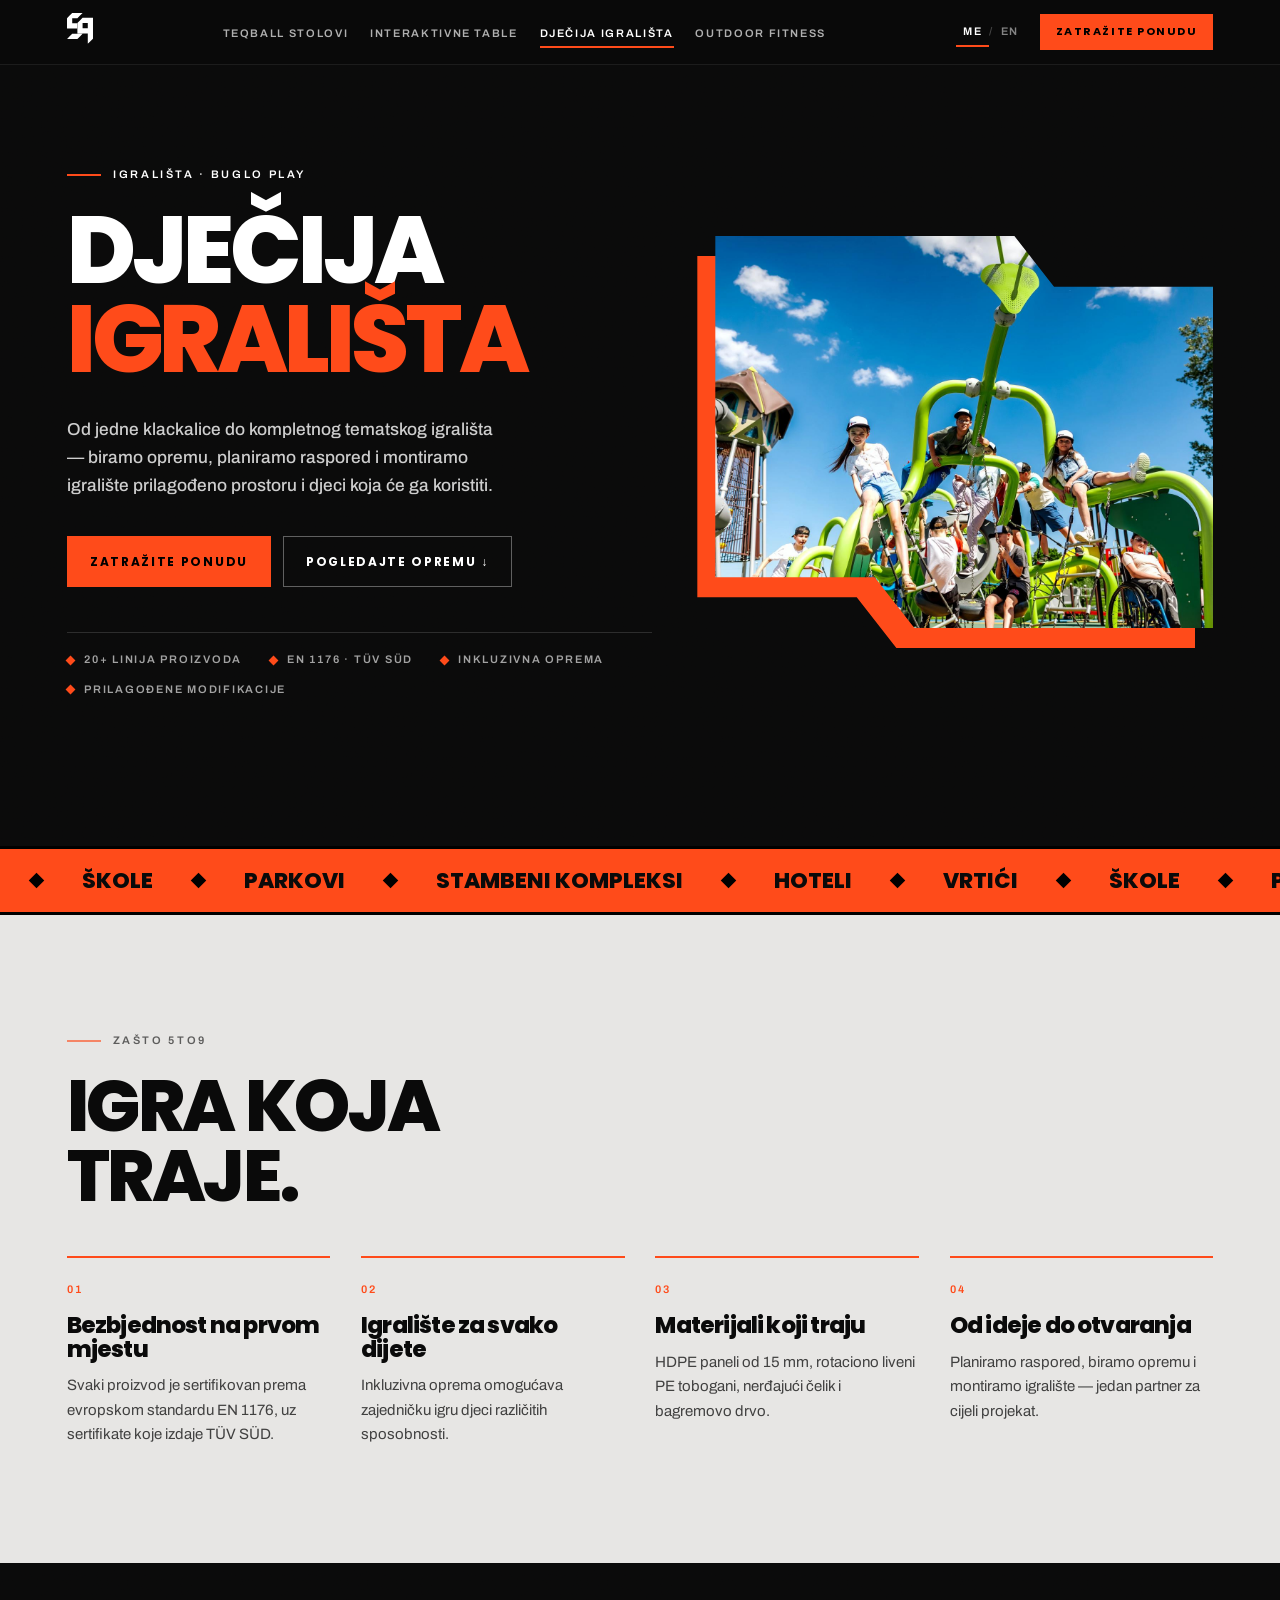
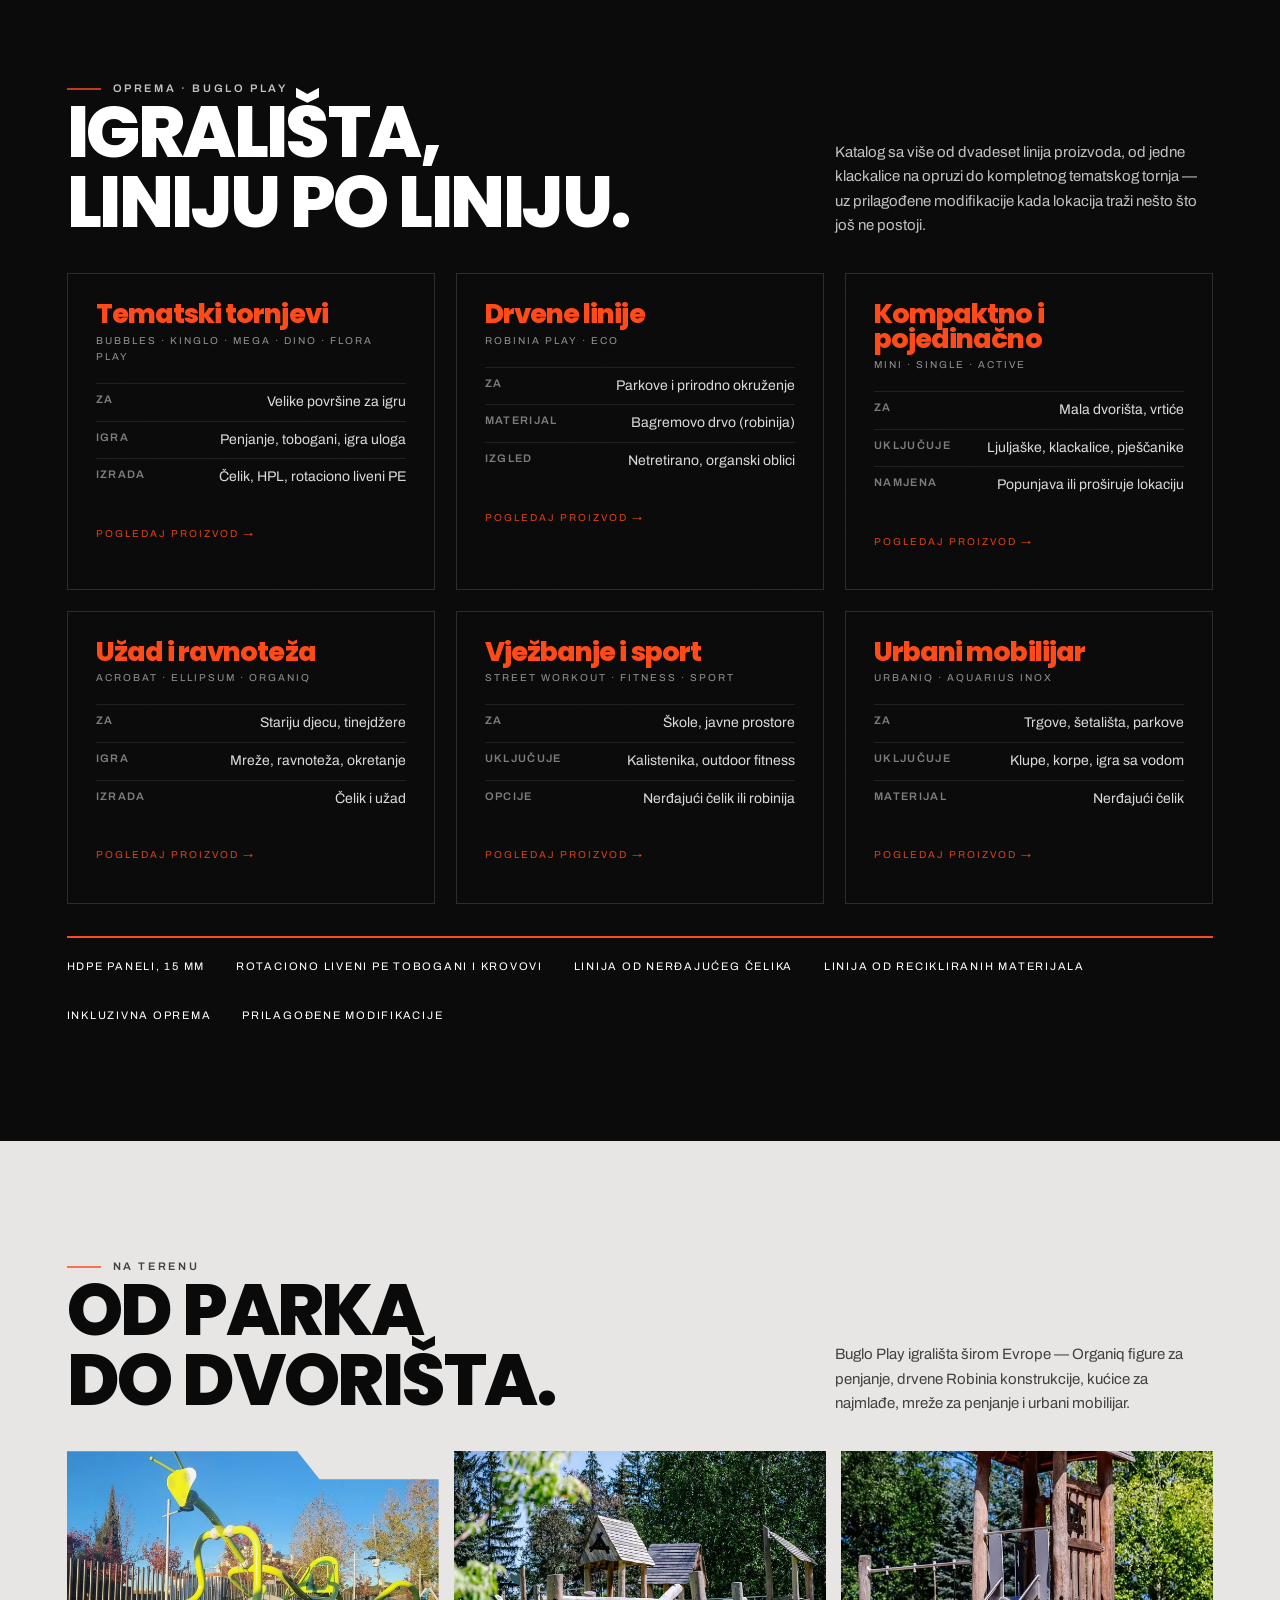
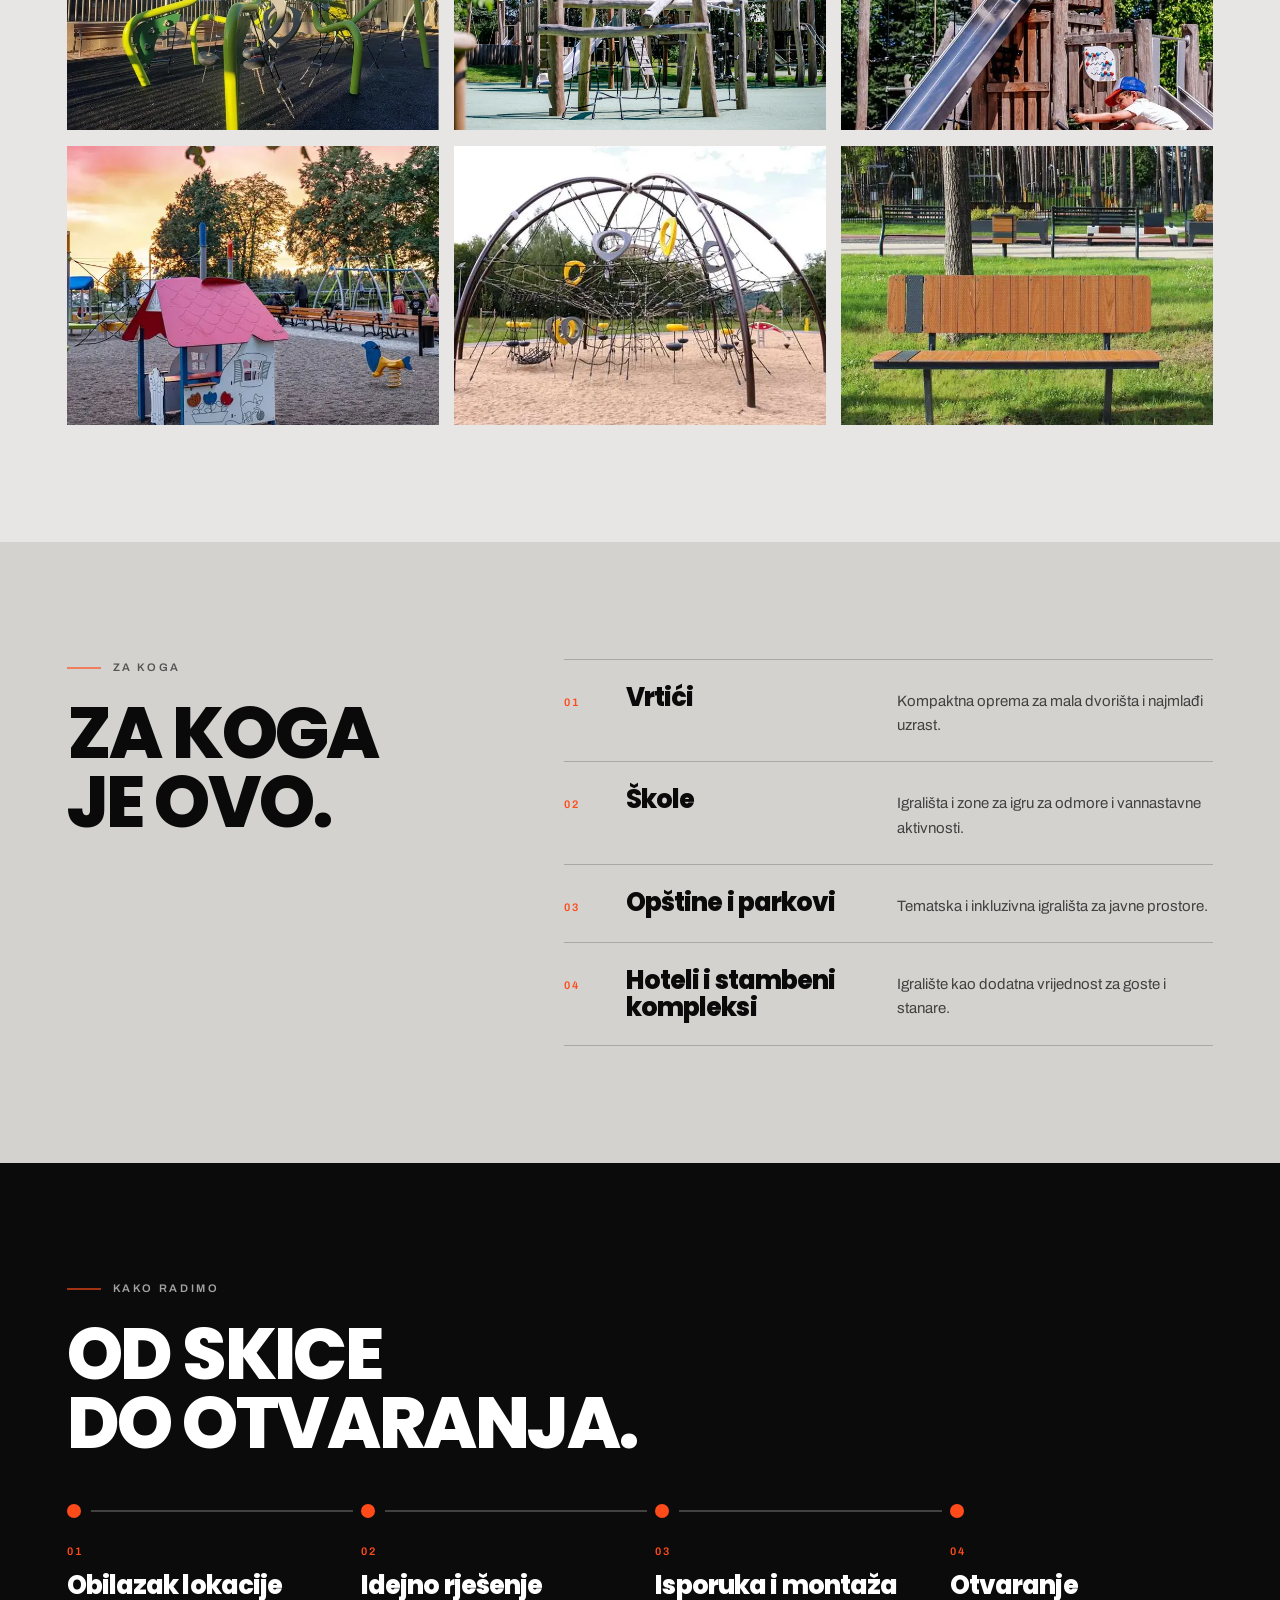
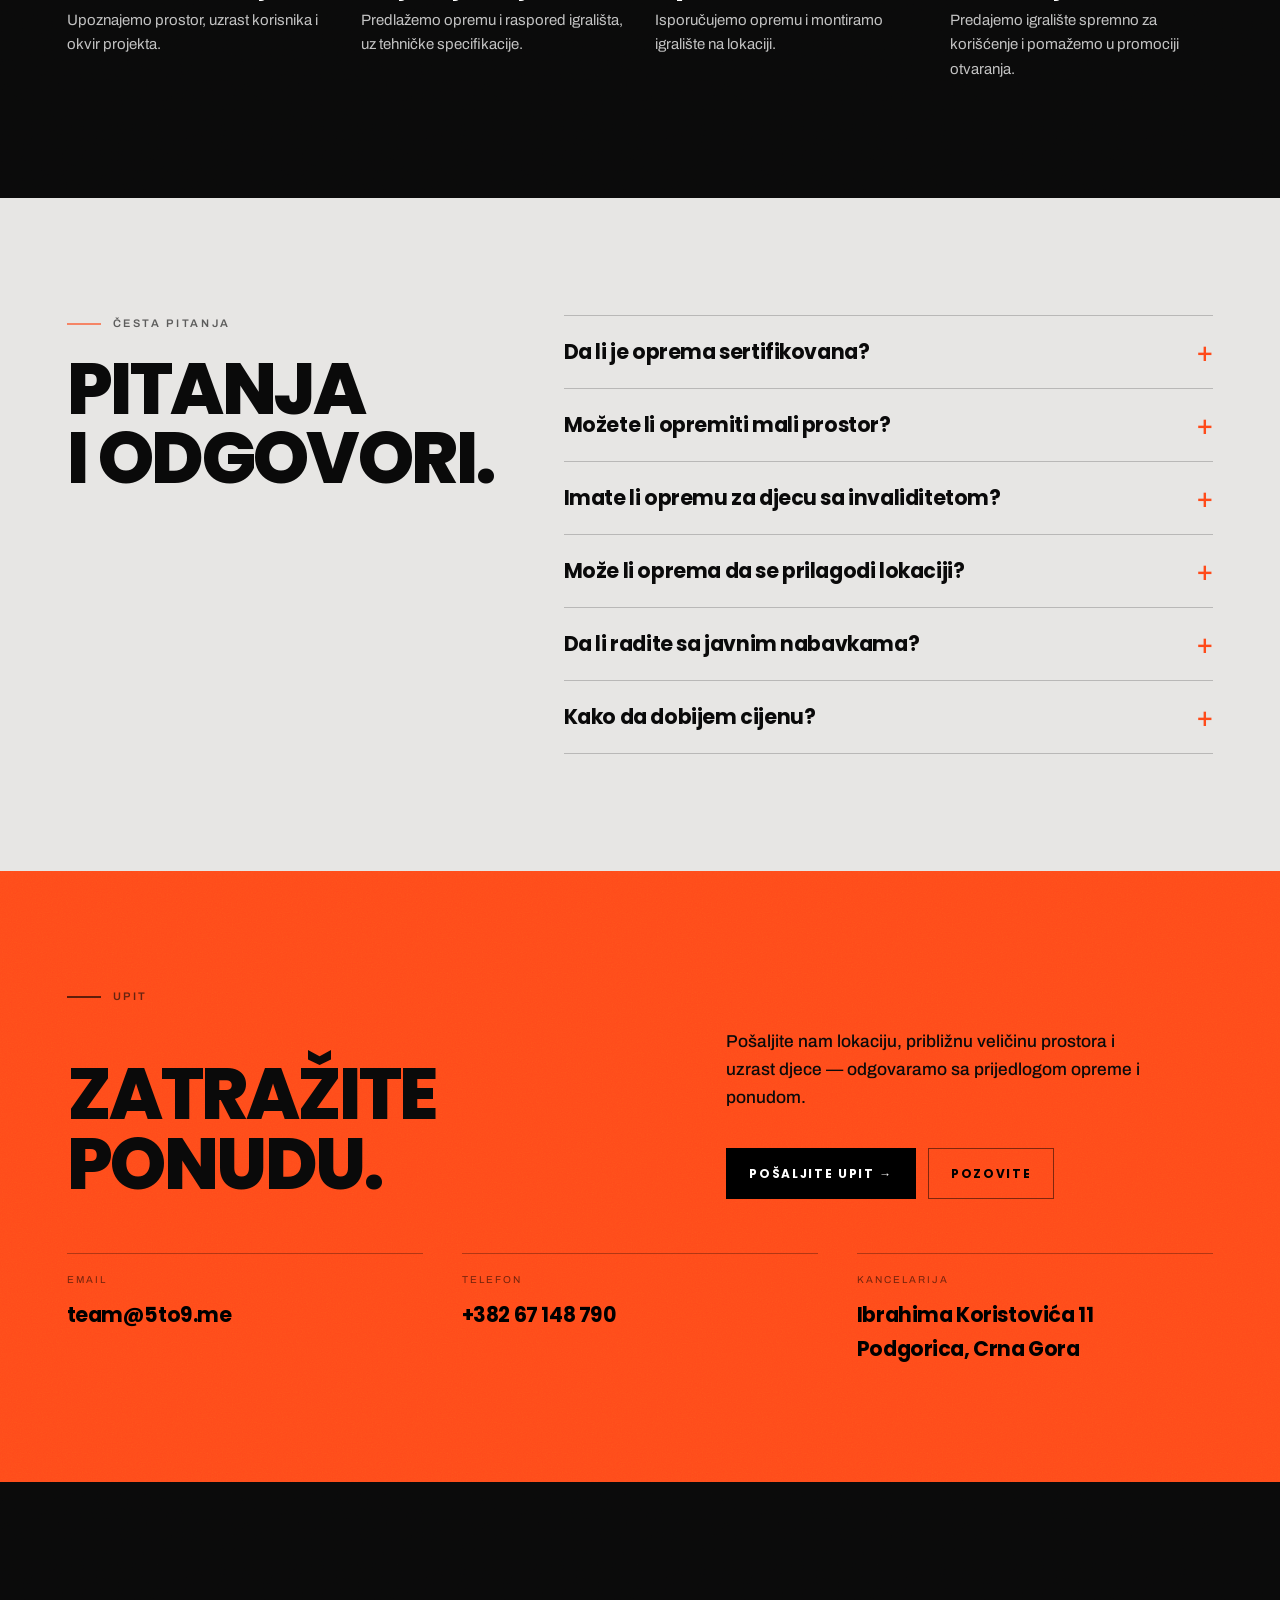
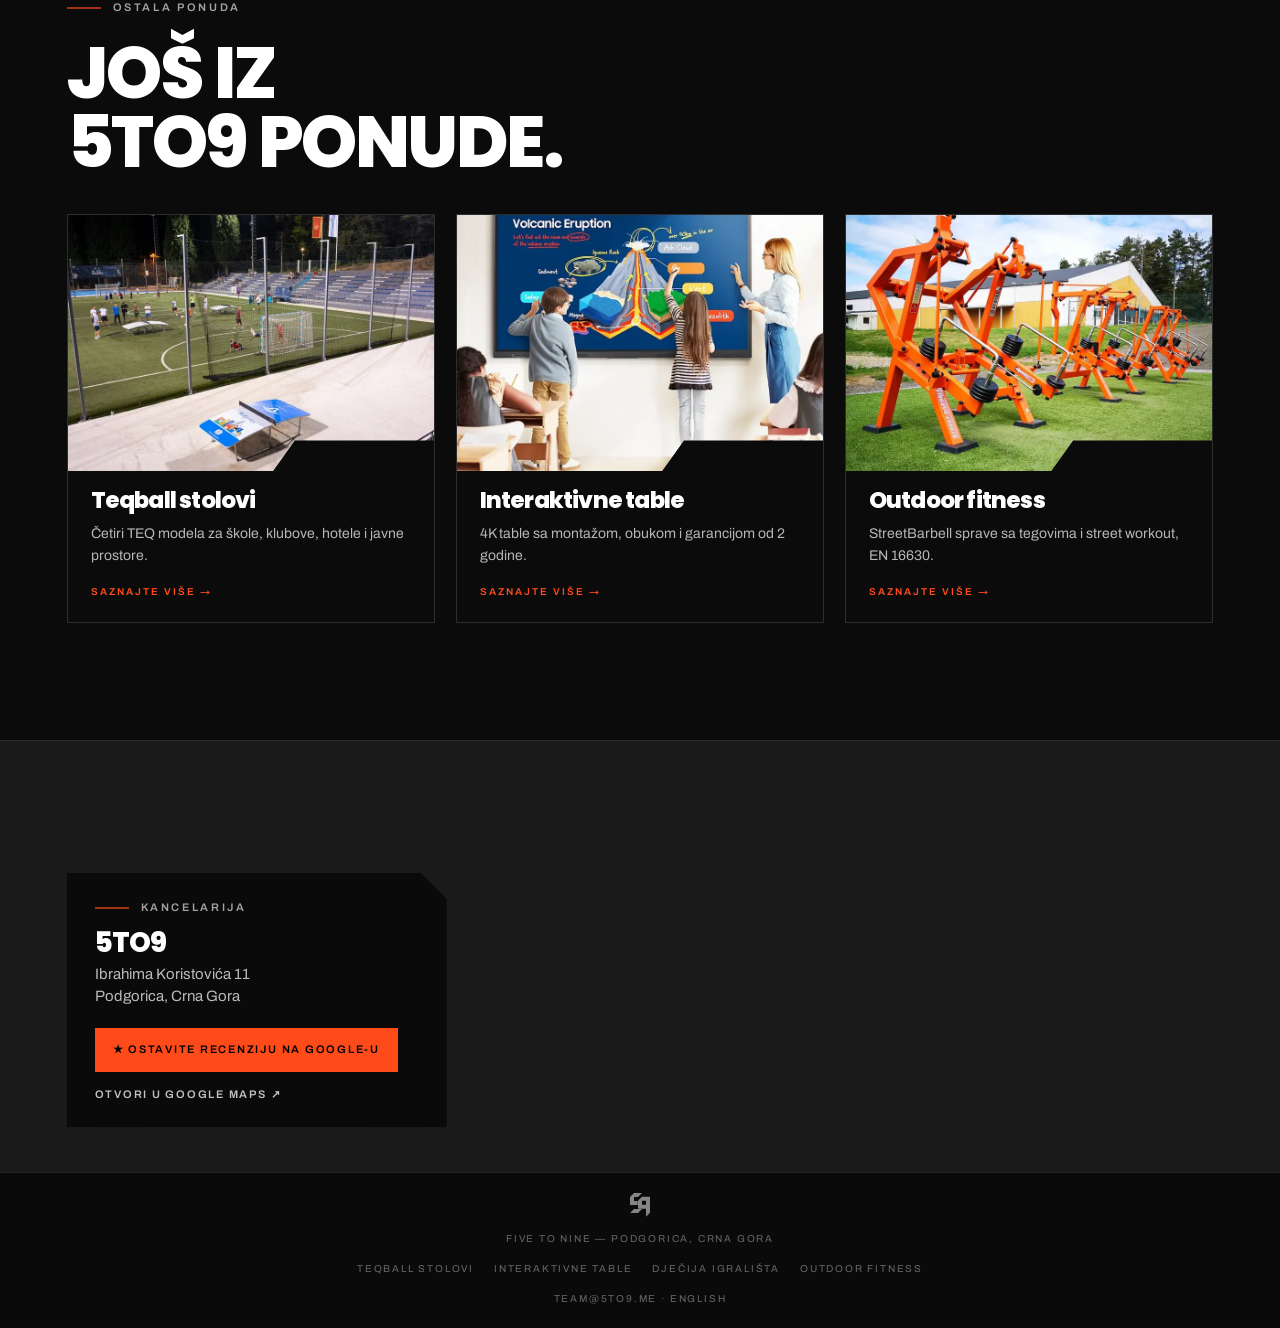
==== commit acd3a453: "Favicon: PNG/ICO umjesto SVG (djecija-igralista)" ====
--- a/djecija-igralista/index.html
+++ b/djecija-igralista/index.html
@@ -19,7 +19,10 @@
 <meta property="og:locale:alternate" content="en_GB">
 <meta name="twitter:card" content="summary_large_image">
 <meta name="theme-color" content="#0A0A0A">
-<link rel="icon" href="data:image/svg+xml,%3Csvg xmlns='http://www.w3.org/2000/svg' viewBox='0 0 499 591'%3E%3Cpath fill='%23FF4B1A' fill-rule='evenodd' d='M0 0 L499 0 L499 591 L0 591 Z M0 544.5 L0 498 L199.5 498 L299 399.8 L299 398 L100.5 398 L1.5 497 L0 497 L0 299 L193 299 L193 199 L100 199 L100 100 L199.5 100 L299.5 0 L499 0 L499 93 L298.5 93 L199 192.5 L199.5 391.5 L399 392 L399 591 L0 591 Z M449 541.5 L499 492 L499 591 L399.5 591 Z M299 242.5 L299 193 L399 193 L399 292 L299 292 Z M0 49.5 L0 0 L99.5 0 L0.5 99 L0 99 Z'/%3E%3C/svg%3E">
+<link rel="icon" href="/favicon.ico" sizes="48x48">
+<link rel="icon" type="image/png" sizes="192x192" href="/favicon-192.png">
+<link rel="icon" type="image/png" sizes="512x512" href="/favicon-512.png">
+<link rel="apple-touch-icon" sizes="180x180" href="/apple-touch-icon.png">
 <link rel="preconnect" href="https://fonts.googleapis.com">
 <link rel="preconnect" href="https://fonts.gstatic.com" crossorigin>
 <link href="https://fonts.googleapis.com/css2?family=Poppins:wght@600;700;800;900&family=Archivo:wght@400;500;600&display=swap" rel="stylesheet">
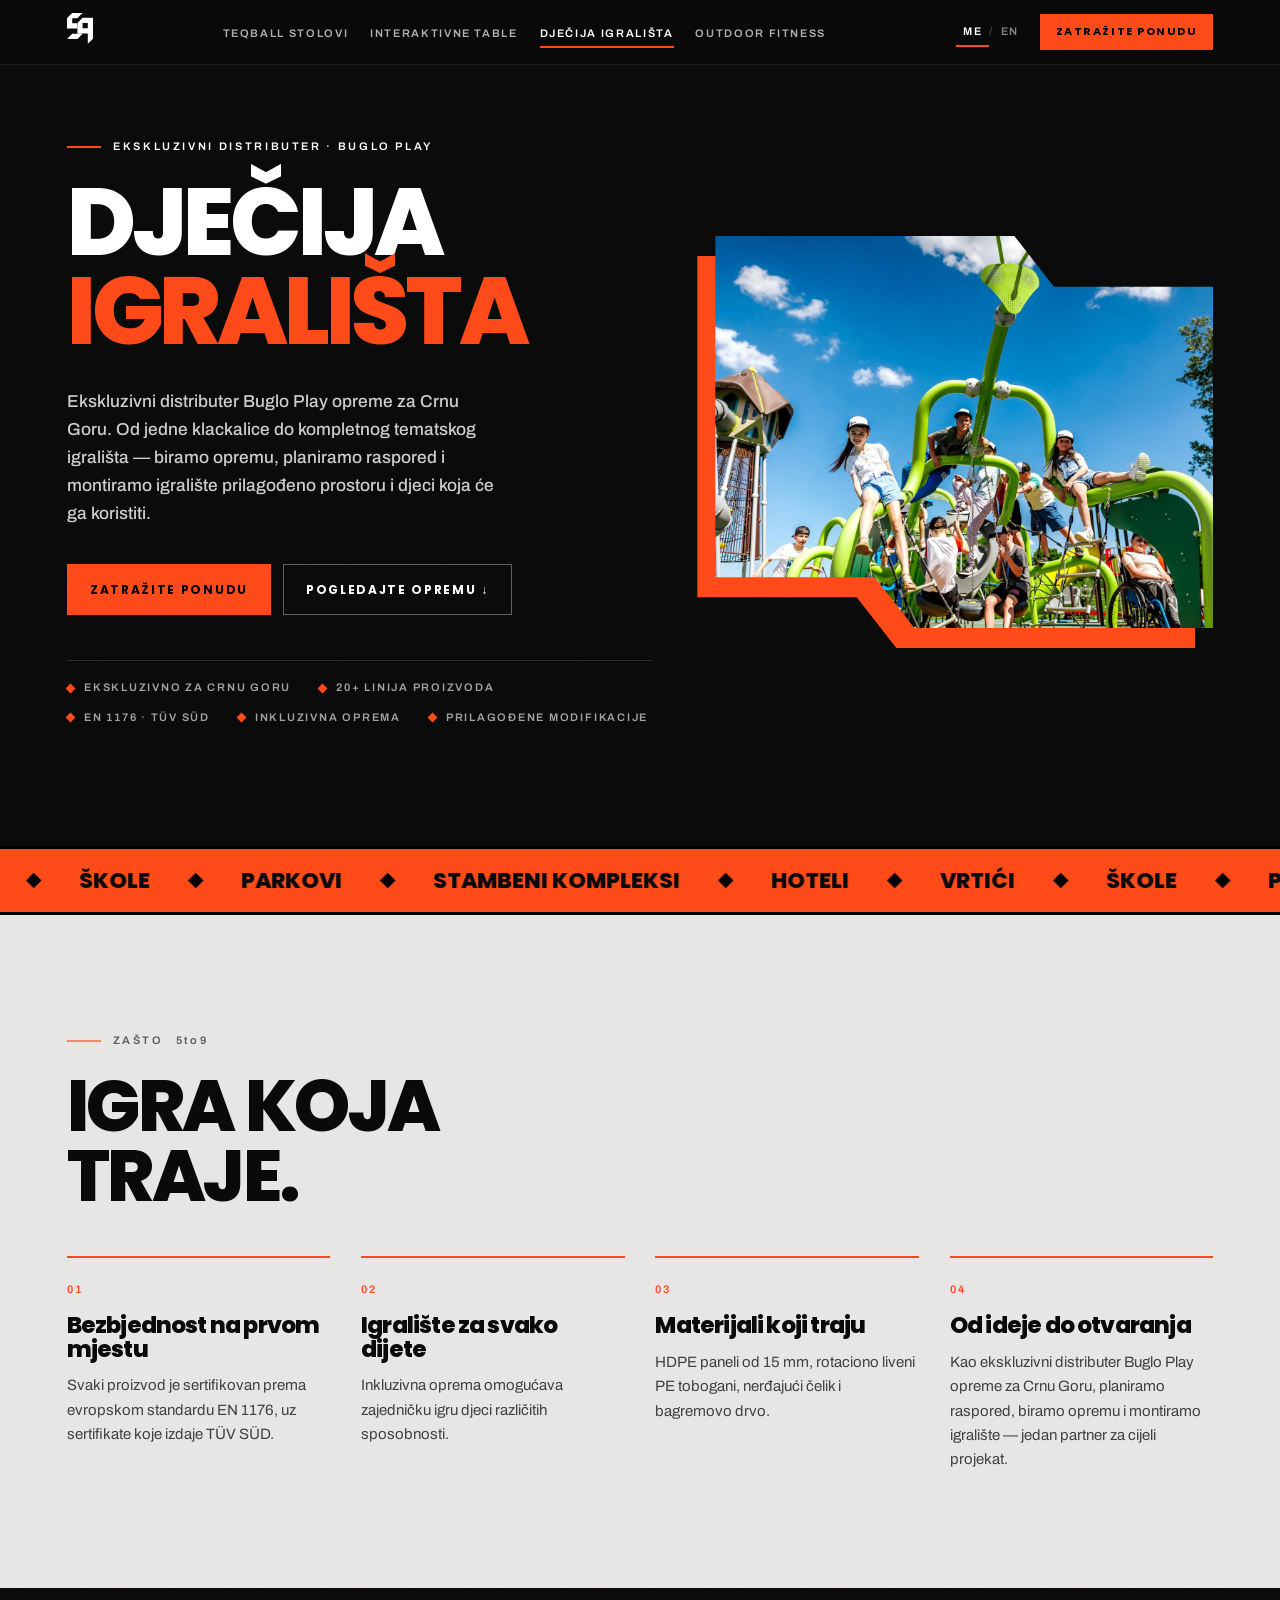
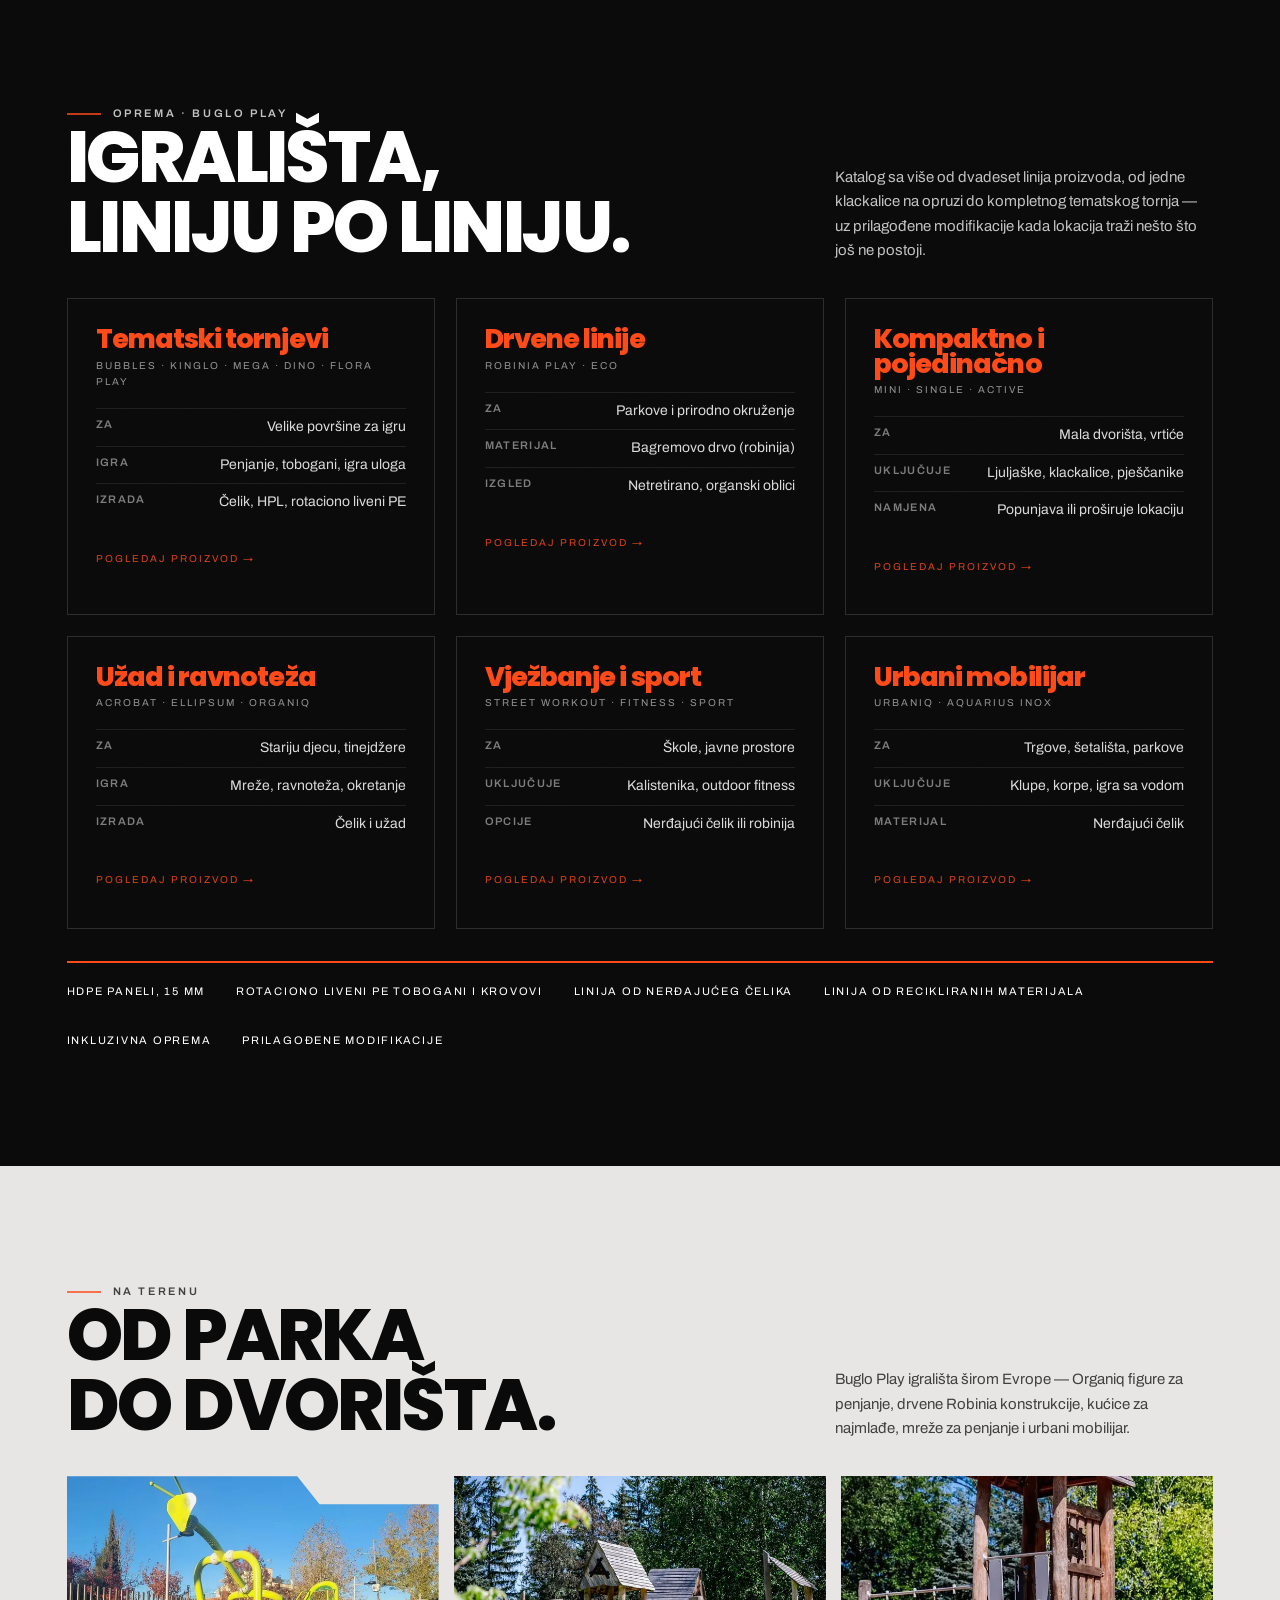
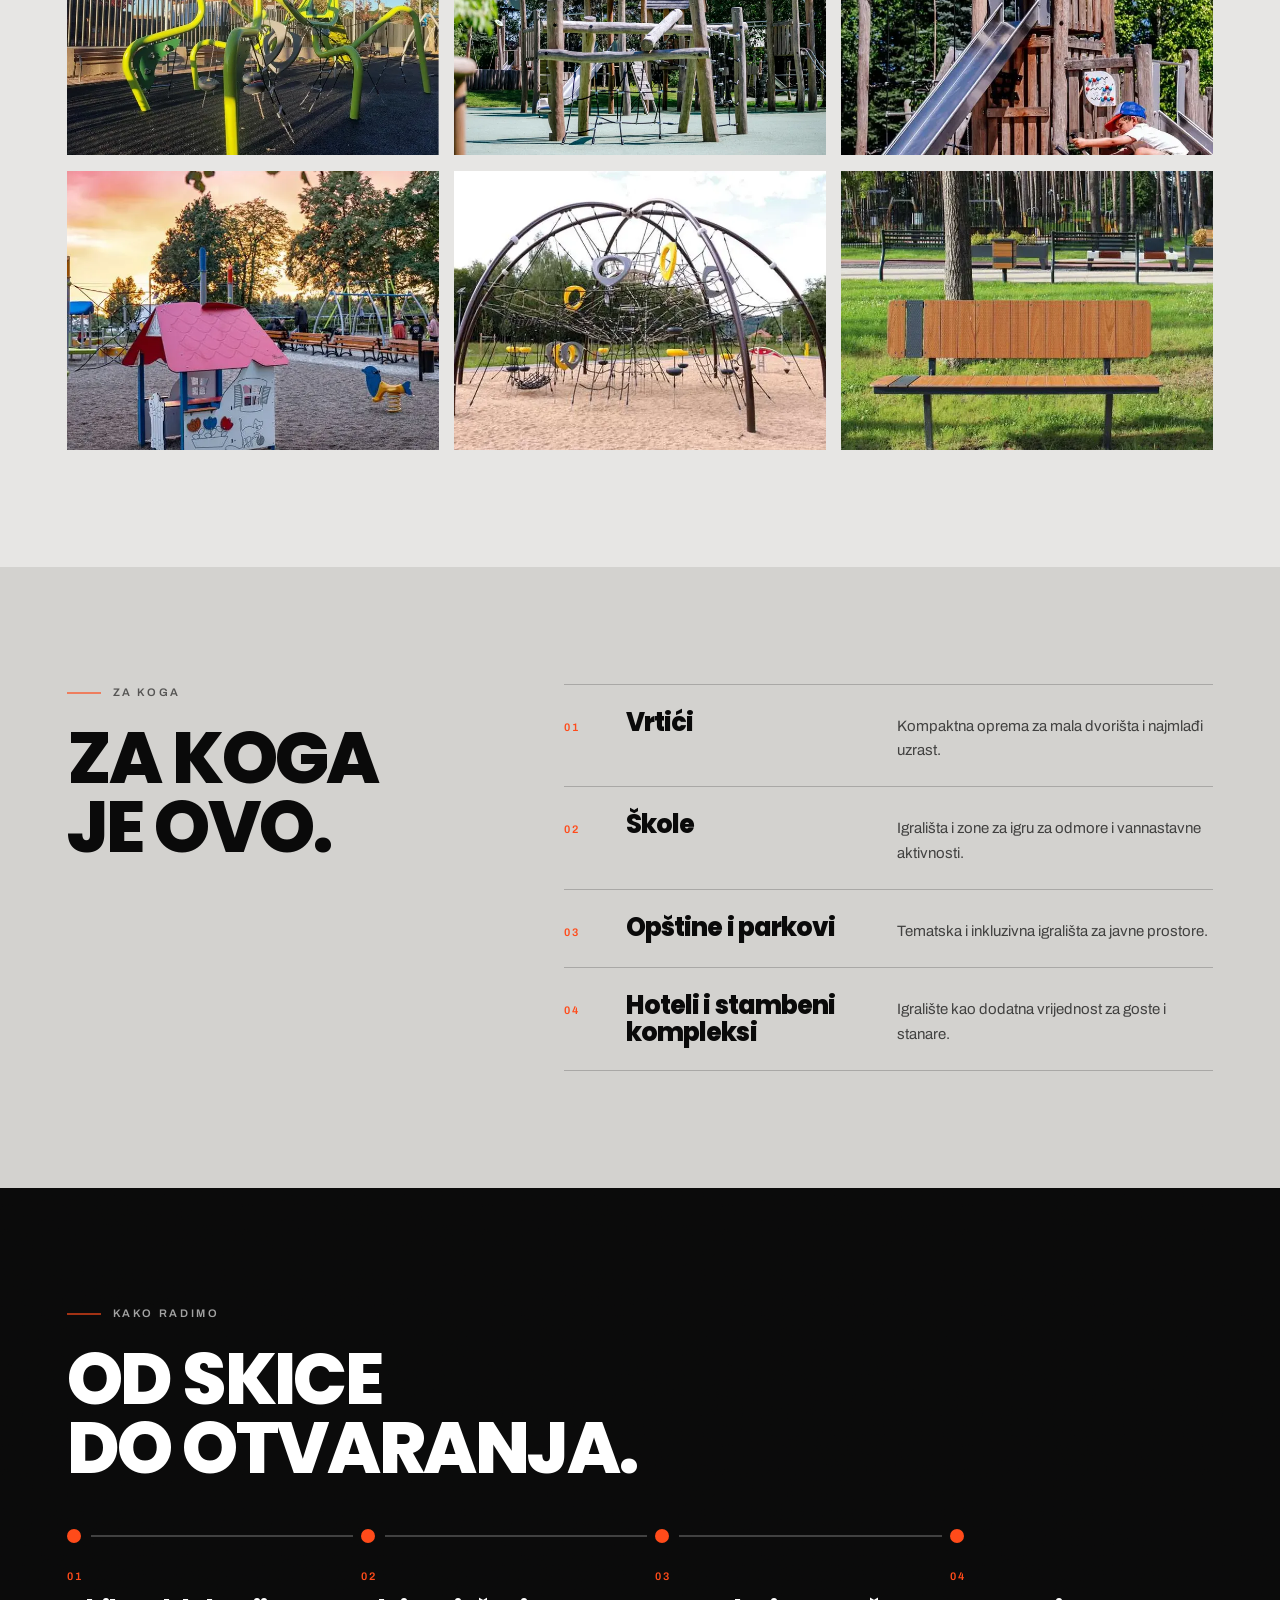
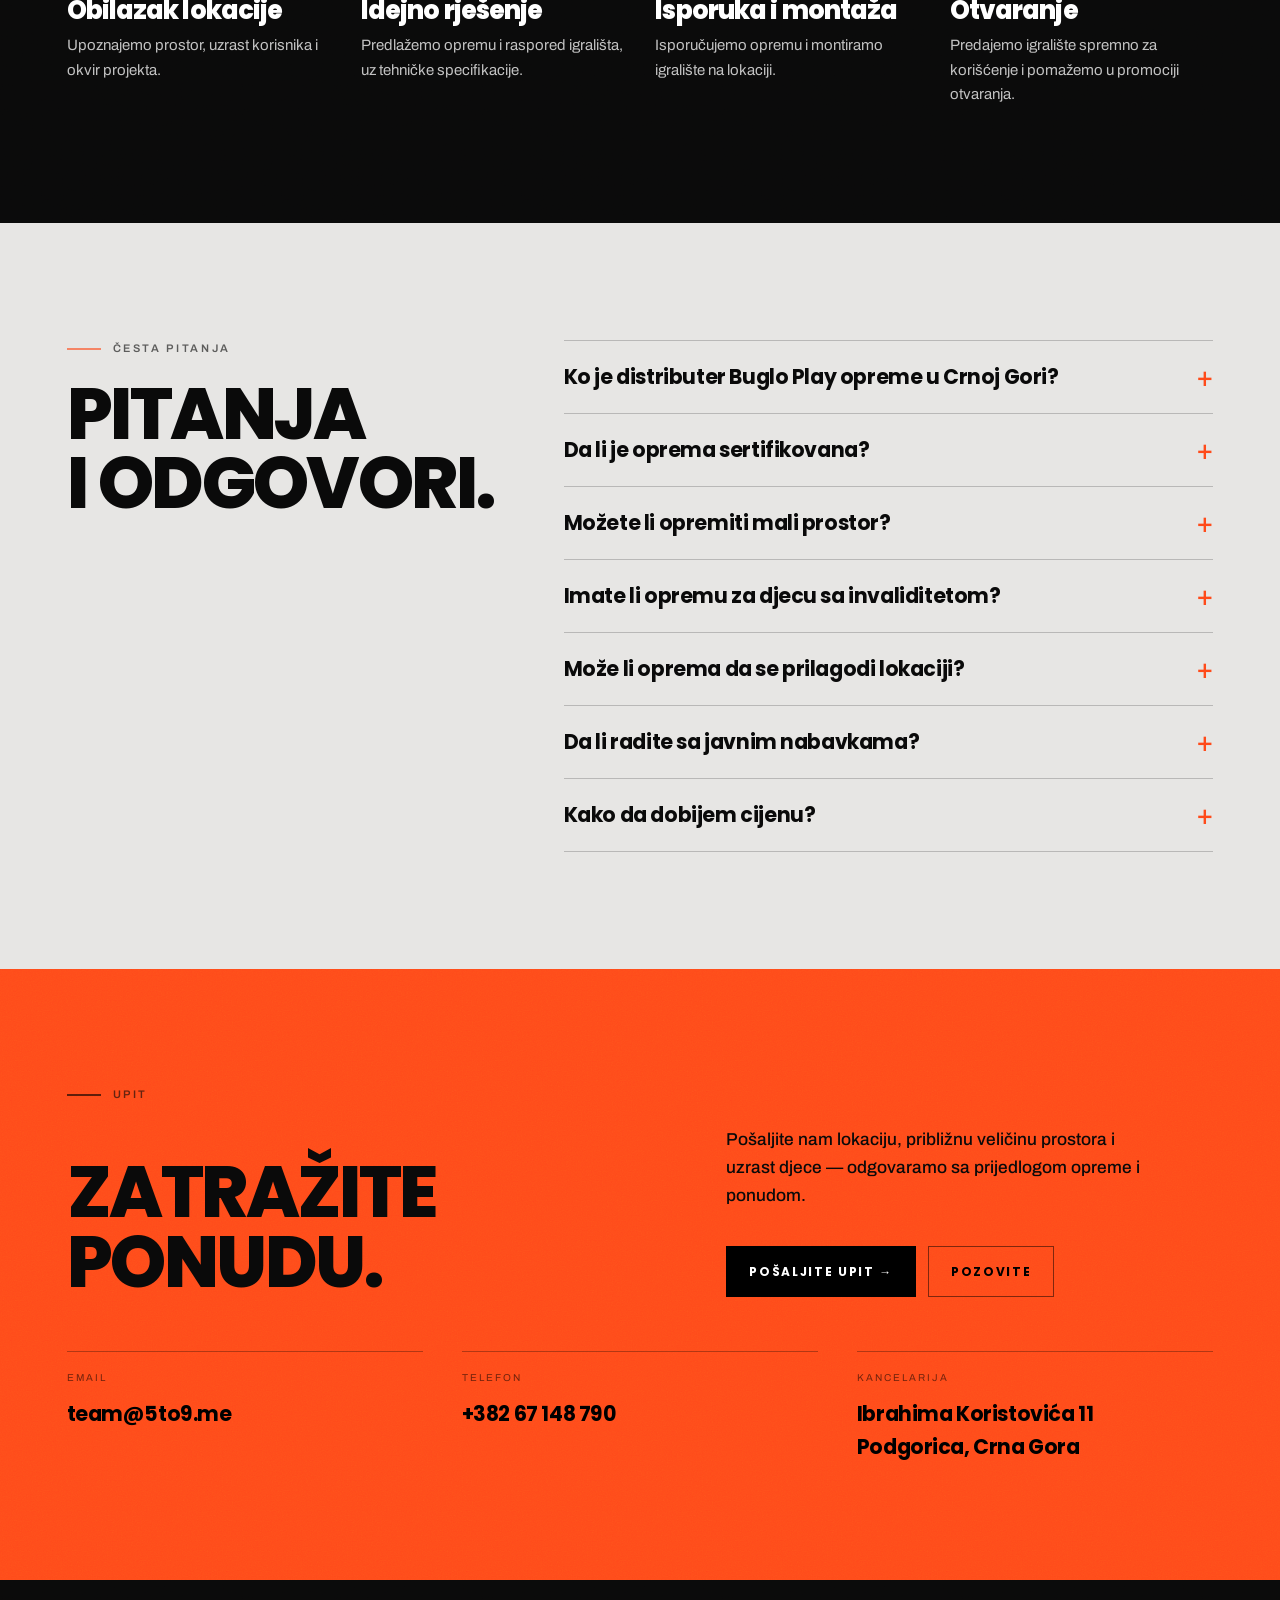
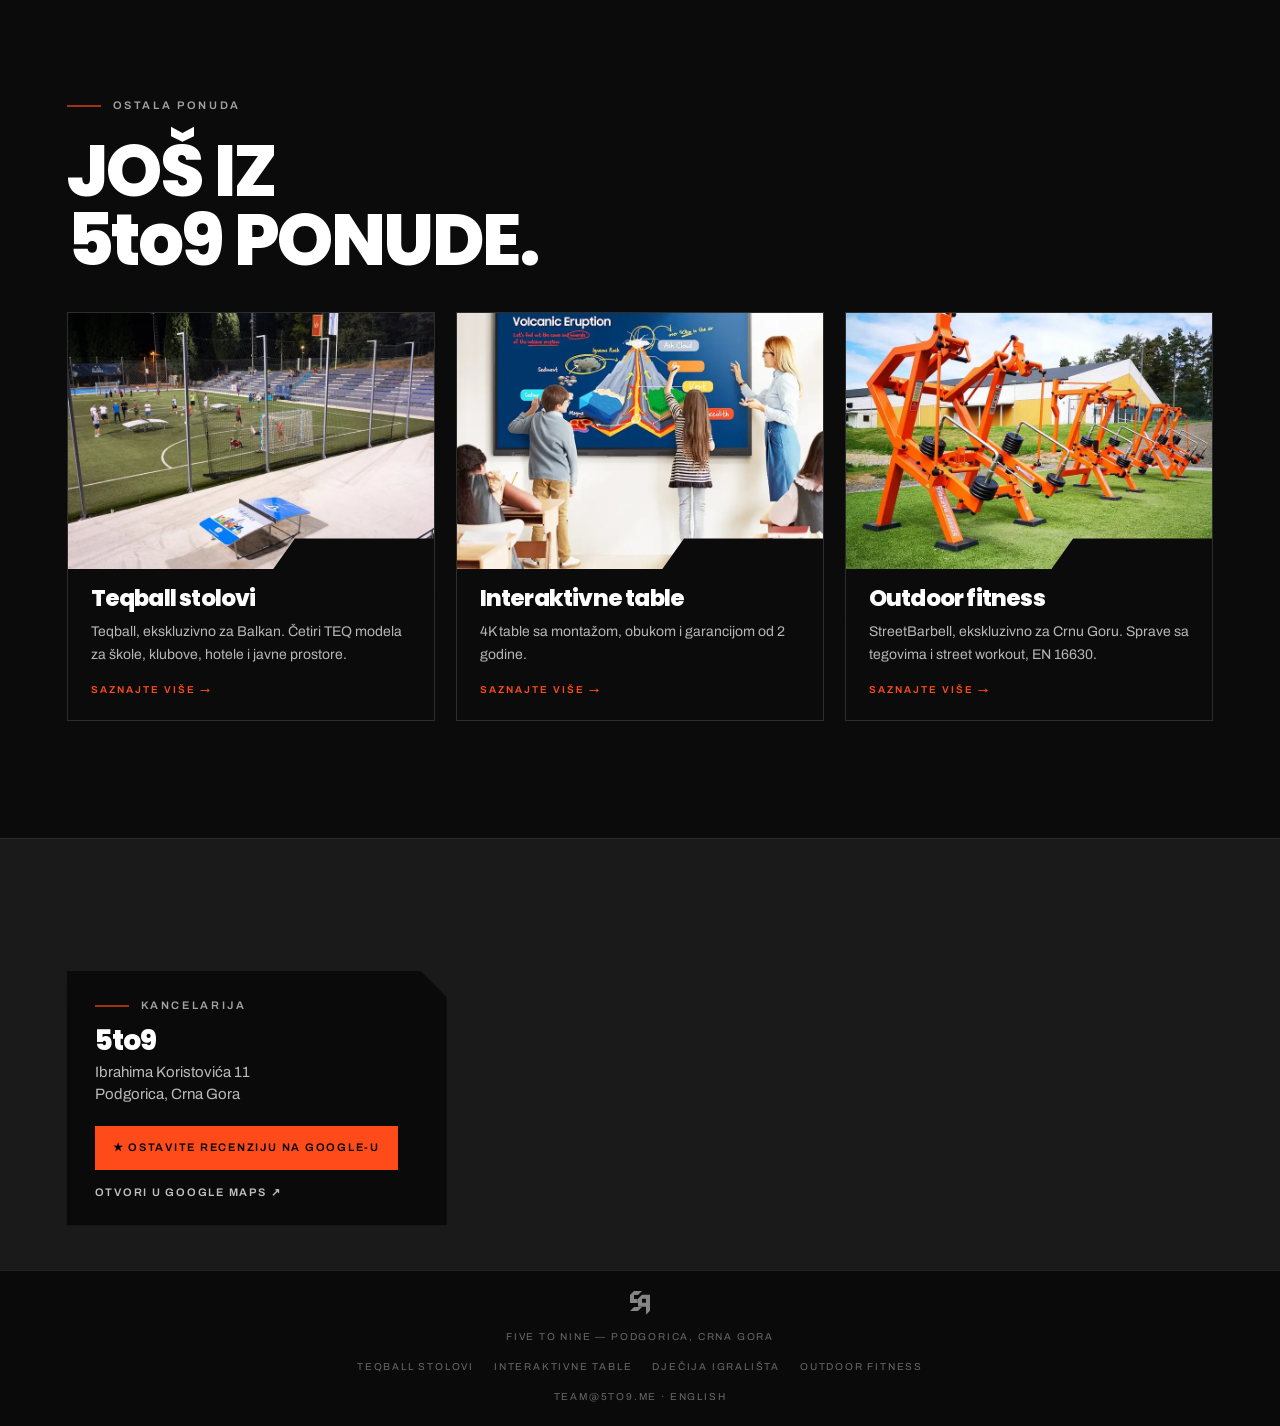
==== commit 7ddd24f5: "Add files via upload" ====
--- a/djecija-igralista/index.html
+++ b/djecija-igralista/index.html
@@ -3,16 +3,16 @@
 <head>
 <meta charset="utf-8">
 <meta name="viewport" content="width=device-width, initial-scale=1">
-<title>Dječija igrališta — oprema, planiranje i montaža | 5TO9 Crna Gora</title>
-<meta name="description" content="Oprema za dječija igrališta za vrtiće, škole, opštine i hotele u Crnoj Gori. Više od 20 linija Buglo Play opreme sertifikovane po EN 1176. Planiranje i montaža.">
+<title>Dječija igrališta Buglo Play — ekskluzivni distributer za Crnu Goru | 5to9</title>
+<meta name="description" content="5to9 je ekskluzivni distributer Buglo Play opreme za Crnu Goru. Više od 20 linija sertifikovanih po EN 1176 za vrtiće, škole, opštine i hotele — planiranje i montaža.">
 <link rel="canonical" href="https://5to9.me/djecija-igralista/">
 <link rel="alternate" hreflang="sr-ME" href="https://5to9.me/djecija-igralista/">
 <link rel="alternate" hreflang="en" href="https://5to9.me/en/playgrounds/">
 <link rel="alternate" hreflang="x-default" href="https://5to9.me/djecija-igralista/">
 <meta property="og:type" content="website">
-<meta property="og:site_name" content="5TO9">
-<meta property="og:title" content="Dječija igrališta — oprema, planiranje i montaža | 5TO9 Crna Gora">
-<meta property="og:description" content="Oprema za dječija igrališta za vrtiće, škole, opštine i hotele u Crnoj Gori. Više od 20 linija Buglo Play opreme sertifikovane po EN 1176. Planiranje i montaža.">
+<meta property="og:site_name" content="5to9">
+<meta property="og:title" content="Dječija igrališta Buglo Play — ekskluzivni distributer za Crnu Goru | 5to9">
+<meta property="og:description" content="5to9 je ekskluzivni distributer Buglo Play opreme za Crnu Goru. Više od 20 linija sertifikovanih po EN 1176 za vrtiće, škole, opštine i hotele — planiranje i montaža.">
 <meta property="og:url" content="https://5to9.me/djecija-igralista/">
 <meta property="og:image" content="https://5to9.me/assets/img/og-play.jpg">
 <meta property="og:locale" content="sr_ME">
@@ -26,8 +26,8 @@
 <link rel="preconnect" href="https://fonts.googleapis.com">
 <link rel="preconnect" href="https://fonts.gstatic.com" crossorigin>
 <link href="https://fonts.googleapis.com/css2?family=Poppins:wght@600;700;800;900&family=Archivo:wght@400;500;600&display=swap" rel="stylesheet">
-<link rel="stylesheet" href="../assets/css/site.css?v=12">
-<script type="application/ld+json">{"@context": "https://schema.org", "@graph": [{"@type": "LocalBusiness", "@id": "https://5to9.me/#org", "name": "5TO9", "alternateName": "Five to Nine", "url": "https://5to9.me/", "email": "team@5to9.me", "telephone": "+382 67 148 790", "image": "https://5to9.me/assets/img/og-teq.jpg", "address": {"@type": "PostalAddress", "streetAddress": "Ibrahima Koristovića 11", "addressLocality": "Podgorica", "addressCountry": "ME"}, "areaServed": "ME", "hasMap": "https://maps.google.com/?cid=13877952940838974786", "sameAs": ["https://maps.google.com/?cid=13877952940838974786"], "geo": {"@type": "GeoCoordinates", "latitude": 42.4345868, "longitude": 19.2841371}}, {"@type": "WebPage", "name": "Dječija igrališta — oprema, planiranje i montaža | 5TO9 Crna Gora", "url": "https://5to9.me/djecija-igralista/", "inLanguage": "sr-ME", "description": "Oprema za dječija igrališta za vrtiće, škole, opštine i hotele u Crnoj Gori. Više od 20 linija Buglo Play opreme sertifikovane po EN 1176. Planiranje i montaža.", "isPartOf": {"@id": "https://5to9.me/#org"}}, {"@type": "BreadcrumbList", "itemListElement": [{"@type": "ListItem", "position": 1, "name": "5TO9", "item": "https://5to9.me/"}, {"@type": "ListItem", "position": 2, "name": "Dječija igrališta", "item": "https://5to9.me/djecija-igralista/"}]}, {"@type": "FAQPage", "mainEntity": [{"@type": "Question", "name": "Da li je oprema sertifikovana?", "acceptedAnswer": {"@type": "Answer", "text": "Da. Svaki proizvod je sertifikovan u skladu sa evropskim standardom EN 1176:2017, a sertifikate izdaje TÜV SÜD."}}, {"@type": "Question", "name": "Možete li opremiti mali prostor?", "acceptedAnswer": {"@type": "Answer", "text": "Da. Kompaktne linije (Mini, Single, Active) namijenjene su malim dvorištima i vrtićima, a mogu i da dopune postojeće igralište."}}, {"@type": "Question", "name": "Imate li opremu za djecu sa invaliditetom?", "acceptedAnswer": {"@type": "Answer", "text": "Da. U ponudi je inkluzivna oprema koja omogućava zajedničku igru djeci različitih sposobnosti."}}, {"@type": "Question", "name": "Može li oprema da se prilagodi lokaciji?", "acceptedAnswer": {"@type": "Answer", "text": "Da. Proizvođač radi prilagođene modifikacije kada lokacija traži rješenje kojeg nema u katalogu."}}, {"@type": "Question", "name": "Da li radite sa javnim nabavkama?", "acceptedAnswer": {"@type": "Answer", "text": "Da. Radimo sa školama, opštinama i institucijama, uključujući postupke javnih nabavki, i pripremamo potrebnu tehničku dokumentaciju."}}, {"@type": "Question", "name": "Kako da dobijem cijenu?", "acceptedAnswer": {"@type": "Answer", "text": "Cijena zavisi od izbora opreme, veličine igrališta i lokacije. Pošaljite upit i odgovaramo sa prijedlogom i ponudom."}}]}]}</script>
+<link rel="stylesheet" href="../assets/css/site.css?v=13">
+<script type="application/ld+json">{"@context": "https://schema.org", "@graph": [{"@type": "LocalBusiness", "@id": "https://5to9.me/#org", "name": "5to9", "alternateName": "Five to Nine", "url": "https://5to9.me/", "email": "team@5to9.me", "telephone": "+382 67 148 790", "image": "https://5to9.me/assets/img/og-teq.jpg", "address": {"@type": "PostalAddress", "streetAddress": "Ibrahima Koristovića 11", "addressLocality": "Podgorica", "addressCountry": "ME"}, "areaServed": "ME", "hasMap": "https://maps.google.com/?cid=13877952940838974786", "sameAs": ["https://maps.google.com/?cid=13877952940838974786"], "geo": {"@type": "GeoCoordinates", "latitude": 42.4345868, "longitude": 19.2841371}}, {"@type": "WebPage", "name": "Dječija igrališta Buglo Play — ekskluzivni distributer za Crnu Goru | 5to9", "url": "https://5to9.me/djecija-igralista/", "inLanguage": "sr-ME", "description": "5to9 je ekskluzivni distributer Buglo Play opreme za Crnu Goru. Više od 20 linija sertifikovanih po EN 1176 za vrtiće, škole, opštine i hotele — planiranje i montaža.", "isPartOf": {"@id": "https://5to9.me/#org"}}, {"@type": "BreadcrumbList", "itemListElement": [{"@type": "ListItem", "position": 1, "name": "5to9", "item": "https://5to9.me/"}, {"@type": "ListItem", "position": 2, "name": "Dječija igrališta", "item": "https://5to9.me/djecija-igralista/"}]}, {"@type": "FAQPage", "mainEntity": [{"@type": "Question", "name": "Ko je distributer Buglo Play opreme u Crnoj Gori?", "acceptedAnswer": {"@type": "Answer", "text": "5to9 je ekskluzivni distributer Buglo Play opreme za Crnu Goru — ponuda, isporuka, montaža i podrška idu preko nas."}}, {"@type": "Question", "name": "Da li je oprema sertifikovana?", "acceptedAnswer": {"@type": "Answer", "text": "Da. Svaki proizvod je sertifikovan u skladu sa evropskim standardom EN 1176:2017, a sertifikate izdaje TÜV SÜD."}}, {"@type": "Question", "name": "Možete li opremiti mali prostor?", "acceptedAnswer": {"@type": "Answer", "text": "Da. Kompaktne linije (Mini, Single, Active) namijenjene su malim dvorištima i vrtićima, a mogu i da dopune postojeće igralište."}}, {"@type": "Question", "name": "Imate li opremu za djecu sa invaliditetom?", "acceptedAnswer": {"@type": "Answer", "text": "Da. U ponudi je inkluzivna oprema koja omogućava zajedničku igru djeci različitih sposobnosti."}}, {"@type": "Question", "name": "Može li oprema da se prilagodi lokaciji?", "acceptedAnswer": {"@type": "Answer", "text": "Da. Proizvođač radi prilagođene modifikacije kada lokacija traži rješenje kojeg nema u katalogu."}}, {"@type": "Question", "name": "Da li radite sa javnim nabavkama?", "acceptedAnswer": {"@type": "Answer", "text": "Da. Radimo sa školama, opštinama i institucijama, uključujući postupke javnih nabavki, i pripremamo potrebnu tehničku dokumentaciju."}}, {"@type": "Question", "name": "Kako da dobijem cijenu?", "acceptedAnswer": {"@type": "Answer", "text": "Cijena zavisi od izbora opreme, veličine igrališta i lokacije. Pošaljite upit i odgovaramo sa prijedlogom i ponudom."}}]}]}</script>
 </head><body class="lp">
 <script>
 (function(){
@@ -47,7 +47,7 @@
 <div class="progress" id="progress"></div>
 
 <nav class="nav nav--lp" id="nav">
-  <a href="../" aria-label="5TO9 početna"><svg class="mark" viewBox="0 0 499 591"><use href="#mark"/></svg></a>
+  <a href="../" aria-label="5to9 početna"><svg class="mark" viewBox="0 0 499 591"><use href="#mark"/></svg></a>
   <ul class="nav-links">
     <span class="nav-ind" id="nav-ind" aria-hidden="true"></span>
     <li><a href="../teqball-stolovi/">Teqball stolovi</a></li>
@@ -80,14 +80,14 @@
 <header class="band dark grain" id="top">
   <div class="lp-hero">
     <div>
-      <p class="eyebrow rise d1">Igrališta · Buglo Play</p>
+      <p class="eyebrow rise d1">Ekskluzivni distributer · Buglo Play</p>
       <h1 class="h-lp rise d2" style="--fit:16.16">DJEČIJA<br><em>IGRALIŠTA</em></h1>
-      <p class="lp-lead rise d3">Od jedne klackalice do kompletnog tematskog igrališta — biramo opremu, planiramo raspored i montiramo igralište prilagođeno prostoru i djeci koja će ga koristiti.</p>
+      <p class="lp-lead rise d3">Ekskluzivni distributer Buglo Play opreme za Crnu Goru. Od jedne klackalice do kompletnog tematskog igrališta — biramo opremu, planiramo raspored i montiramo igralište prilagođeno prostoru i djeci koja će ga koristiti.</p>
       <div class="btns rise d3">
         <a class="btn btn-o" href="#upit">Zatražite ponudu</a>
         <a class="btn btn-g" href="#oprema">Pogledajte opremu ↓</a>
       </div>
-      <ul class="facts rise d4"><li>20+ linija proizvoda</li><li>EN 1176 · TÜV SÜD</li><li>Inkluzivna oprema</li><li>Prilagođene modifikacije</li></ul>
+      <ul class="facts rise d4"><li>Ekskluzivno za Crnu Goru</li><li>20+ linija proizvoda</li><li>EN 1176 · TÜV SÜD</li><li>Inkluzivna oprema</li><li>Prilagođene modifikacije</li></ul>
     </div>
     <div class="visual-frame rise d2">
       <div class="visual"><img src="../assets/img/playground.jpg" alt="Djeca se igraju na inkluzivnom igralištu" width="1400" height="1100" fetchpriority="high"></div>
@@ -104,14 +104,14 @@
 
 <section class="band light" id="zasto">
   <div class="reveal">
-    <p class="eyebrow">Zašto 5TO9</p>
+    <p class="eyebrow">Zašto <span class="nb">5to9</span></p>
     <h2 class="h-lg">IGRA KOJA<br>TRAJE.</h2>
   </div>
   <div class="benefits reveal">
     <div class="benefit"><span class="n">01</span><h3>Bezbjednost na prvom mjestu</h3><p>Svaki proizvod je sertifikovan prema evropskom standardu EN 1176, uz sertifikate koje izdaje TÜV SÜD.</p></div>
     <div class="benefit"><span class="n">02</span><h3>Igralište za svako dijete</h3><p>Inkluzivna oprema omogućava zajedničku igru djeci različitih sposobnosti.</p></div>
     <div class="benefit"><span class="n">03</span><h3>Materijali koji traju</h3><p>HDPE paneli od 15 mm, rotaciono liveni PE tobogani, nerđajući čelik i bagremovo drvo.</p></div>
-    <div class="benefit"><span class="n">04</span><h3>Od ideje do otvaranja</h3><p>Planiramo raspored, biramo opremu i montiramo igralište — jedan partner za cijeli projekat.</p></div>
+    <div class="benefit"><span class="n">04</span><h3>Od ideje do otvaranja</h3><p>Kao ekskluzivni distributer Buglo Play opreme za Crnu Goru, planiramo raspored, biramo opremu i montiramo igralište — jedan partner za cijeli projekat.</p></div>
   </div>
 </section>
 
@@ -238,6 +238,7 @@
       <h2 class="h-lg">PITANJA<br>I ODGOVORI.</h2>
     </div>
     <div class="faq reveal">
+      <details><summary>Ko je distributer Buglo Play opreme u Crnoj Gori?</summary><p><span class="nb">5to9</span> je ekskluzivni distributer Buglo Play opreme za Crnu Goru — ponuda, isporuka, montaža i podrška idu preko nas.</p></details>
       <details><summary>Da li je oprema sertifikovana?</summary><p>Da. Svaki proizvod je sertifikovan u skladu sa evropskim standardom EN 1176:2017, a sertifikate izdaje TÜV SÜD.</p></details>
       <details><summary>Možete li opremiti mali prostor?</summary><p>Da. Kompaktne linije (Mini, Single, Active) namijenjene su malim dvorištima i vrtićima, a mogu i da dopune postojeće igralište.</p></details>
       <details><summary>Imate li opremu za djecu sa invaliditetom?</summary><p>Da. U ponudi je inkluzivna oprema koja omogućava zajedničku igru djeci različitih sposobnosti.</p></details>
@@ -272,12 +273,12 @@
 <section class="band dark grain">
   <div class="reveal">
     <p class="eyebrow">Ostala ponuda</p>
-    <h2 class="h-lg">JOŠ IZ<br>5TO9 PONUDE.</h2>
+    <h2 class="h-lg">JOŠ IZ<br><span class="nb">5to9</span> PONUDE.</h2>
   </div>
   <div class="tiles t3 reveal">
     <a class="tile" href="../teqball-stolovi/">
       <div class="ph"><img src="../assets/img/tile-teq.webp" alt="TEQ sto pored osvijetljenog sportskog terena" loading="lazy" width="800" height="560"></div>
-      <div class="tx"><h3>Teqball stolovi</h3><p>Četiri TEQ modela za škole, klubove, hotele i javne prostore.</p><span class="go">Saznajte više →</span></div>
+      <div class="tx"><h3>Teqball stolovi</h3><p>Teqball, ekskluzivno za Balkan. Četiri TEQ modela za škole, klubove, hotele i javne prostore.</p><span class="go">Saznajte više →</span></div>
     </a>
     <a class="tile" href="../interaktivne-table/">
       <div class="ph"><img src="../assets/img/tile-panels.webp" alt="Učenici rade na interaktivnoj tabli u učionici" loading="lazy" width="800" height="560"></div>
@@ -285,16 +286,16 @@
     </a>
     <a class="tile" href="../outdoor-fitness/">
       <div class="ph"><img src="../assets/img/tile-fitness.webp" alt="Red narandžastih sprava za trening snage na otvorenom" loading="lazy" width="800" height="560"></div>
-      <div class="tx"><h3>Outdoor fitness</h3><p>StreetBarbell sprave sa tegovima i street workout, EN 16630.</p><span class="go">Saznajte više →</span></div>
+      <div class="tx"><h3>Outdoor fitness</h3><p>StreetBarbell, ekskluzivno za Crnu Goru. Sprave sa tegovima i street workout, EN 16630.</p><span class="go">Saznajte više →</span></div>
     </a>
   </div>
 </section>
 
-<section class="mapband" aria-label="5TO9 na mapi — Ibrahima Koristovića 11, Podgorica">
-  <iframe src="https://maps.google.com/maps?cid=13877952940838974786&z=16&output=embed" title="5TO9 na mapi — Ibrahima Koristovića 11, Podgorica" loading="lazy" referrerpolicy="no-referrer-when-downgrade" allowfullscreen></iframe>
+<section class="mapband" aria-label="5to9 na mapi — Ibrahima Koristovića 11, Podgorica">
+  <iframe src="https://maps.google.com/maps?cid=13877952940838974786&z=16&output=embed" title="5to9 na mapi — Ibrahima Koristovića 11, Podgorica" loading="lazy" referrerpolicy="no-referrer-when-downgrade" allowfullscreen></iframe>
   <div class="map-card">
     <p class="eyebrow">Kancelarija</p>
-    <h3>5TO9</h3>
+    <h3><span class="nb">5to9</span></h3>
     <p class="addr">Ibrahima Koristovića 11<br>Podgorica, Crna Gora</p>
     <div class="map-links">
       <a class="review" href="https://www.google.com/search?q=5to9+Podgorica#lrd=0x134ded3cc97ddb3f:0xc09864abd04b7542,3,,," target="_blank" rel="noopener">&#9733; Ostavite recenziju na Google-u</a>
@@ -322,6 +323,6 @@
   </div>
 </div>
 
-<script src="../assets/js/site.js?v=12"></script>
+<script src="../assets/js/site.js?v=13"></script>
 </body>
 </html>
--- a/assets/css/site.css
+++ b/assets/css/site.css
@@ -533,3 +533,8 @@
   .mapband iframe{position:relative;height:300px}
   .map-card{position:relative;left:auto;bottom:auto;width:auto;clip-path:none;box-shadow:none;padding:24px var(--pad) 28px}
 }
+
+/* brand name always lowercase, even inside uppercase UI text */
+.nb{text-transform:none!important}
+/* exclusive-distributor list on the homepage */
+.excl .reg{font-family:'Archivo';font-size:11px;font-weight:600;letter-spacing:.18em;text-transform:uppercase;opacity:.55;margin-left:16px;white-space:nowrap}
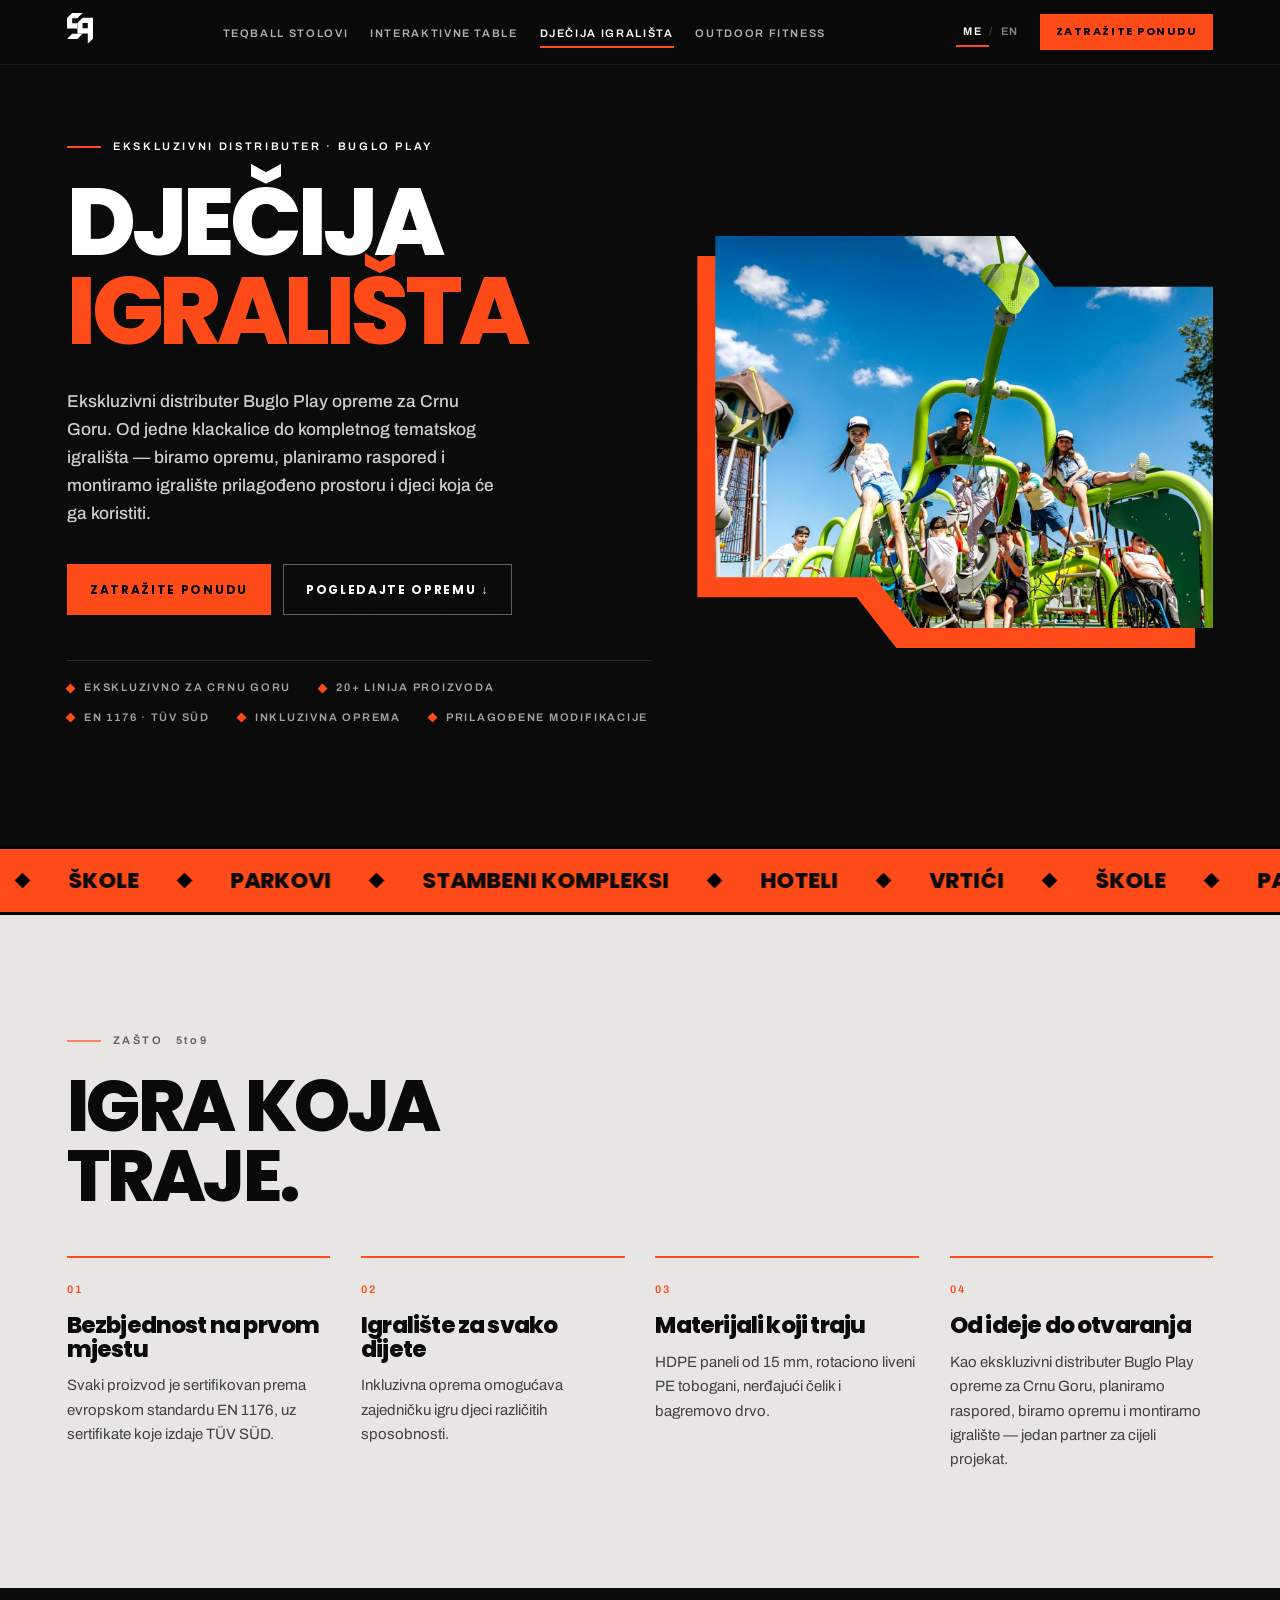
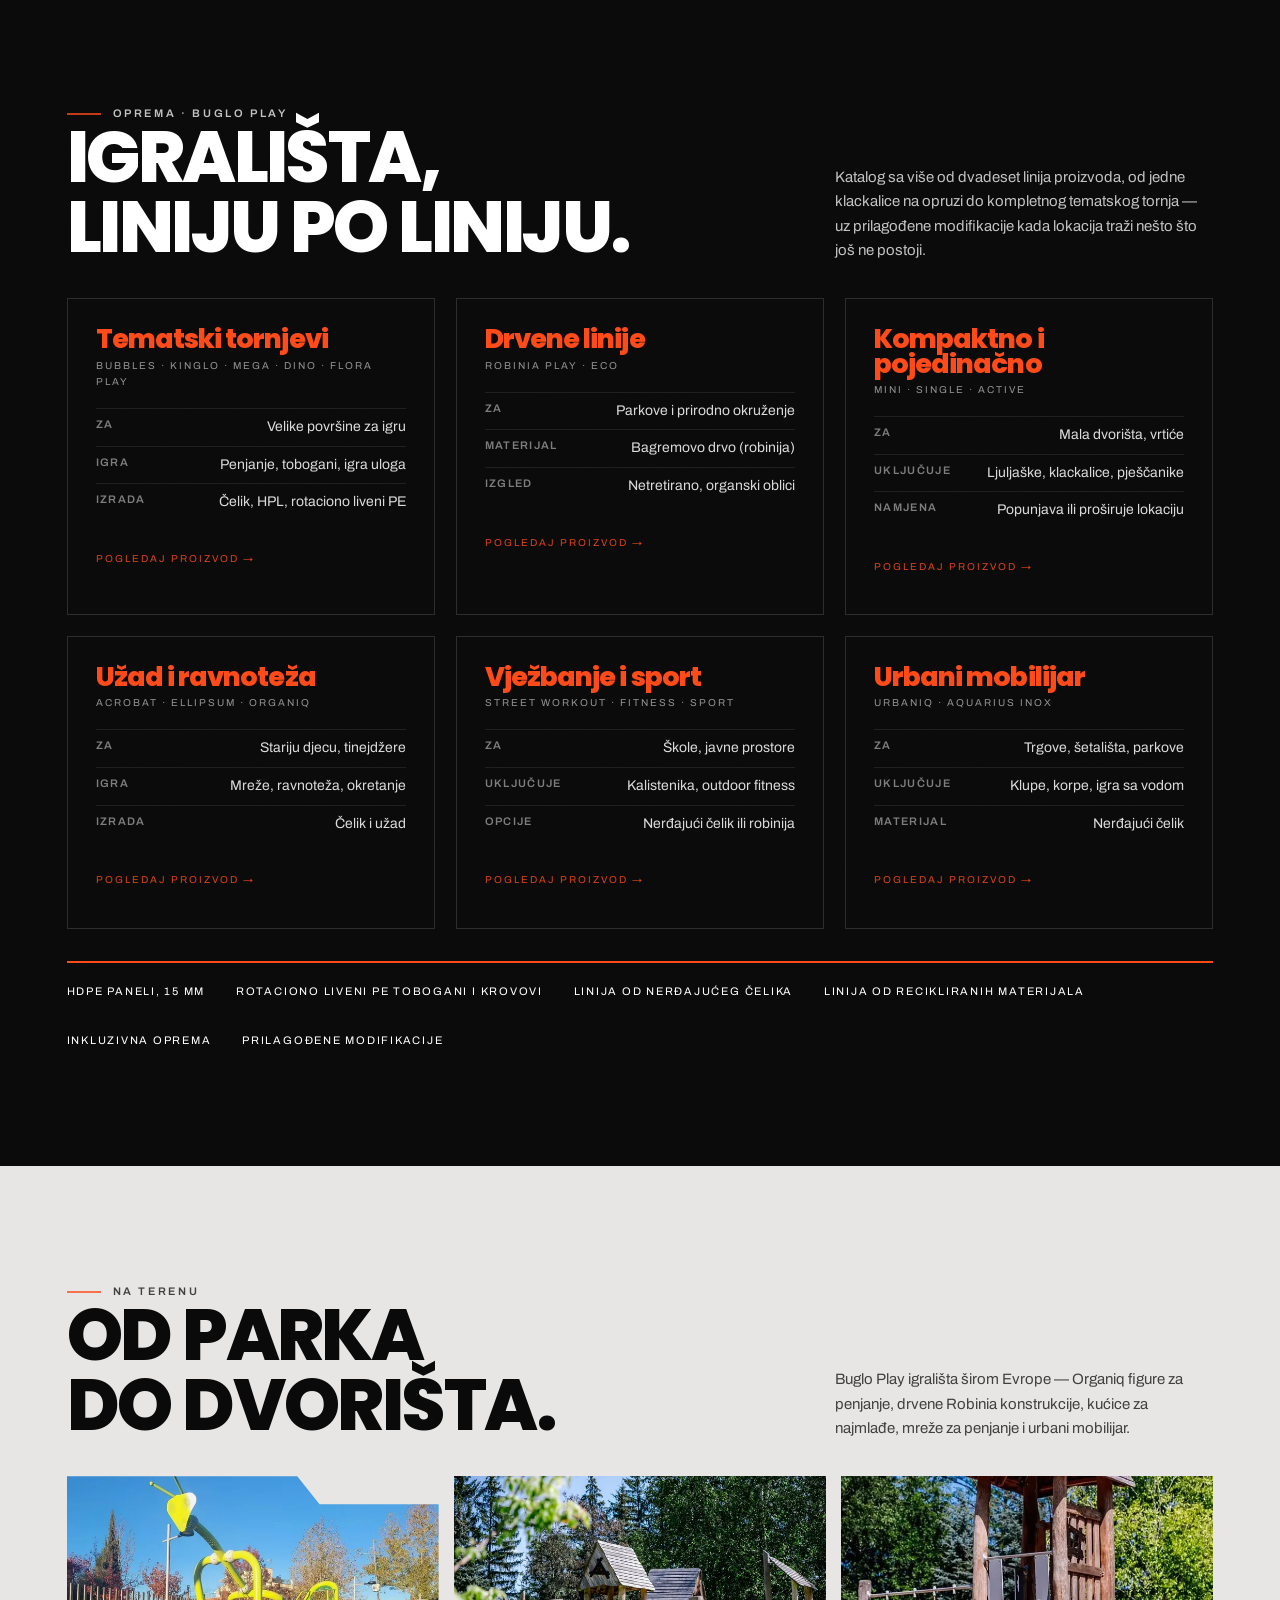
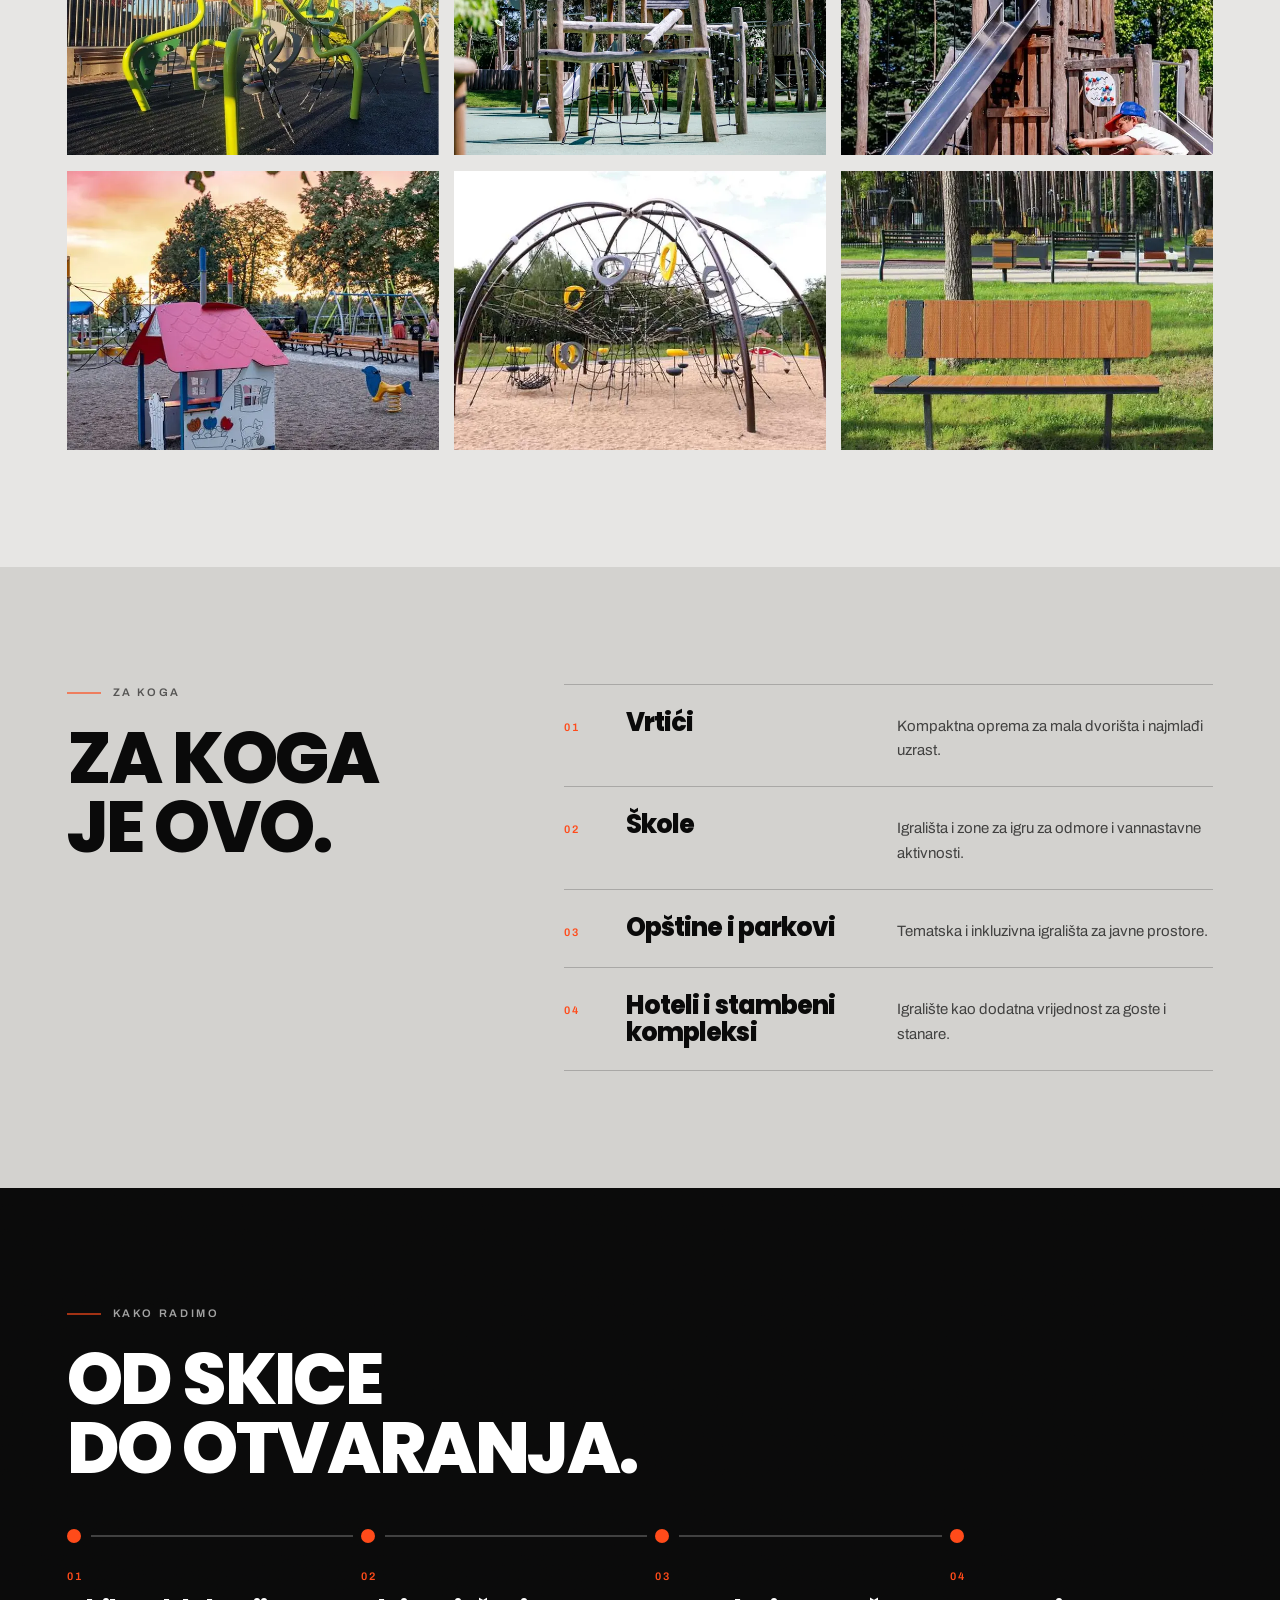
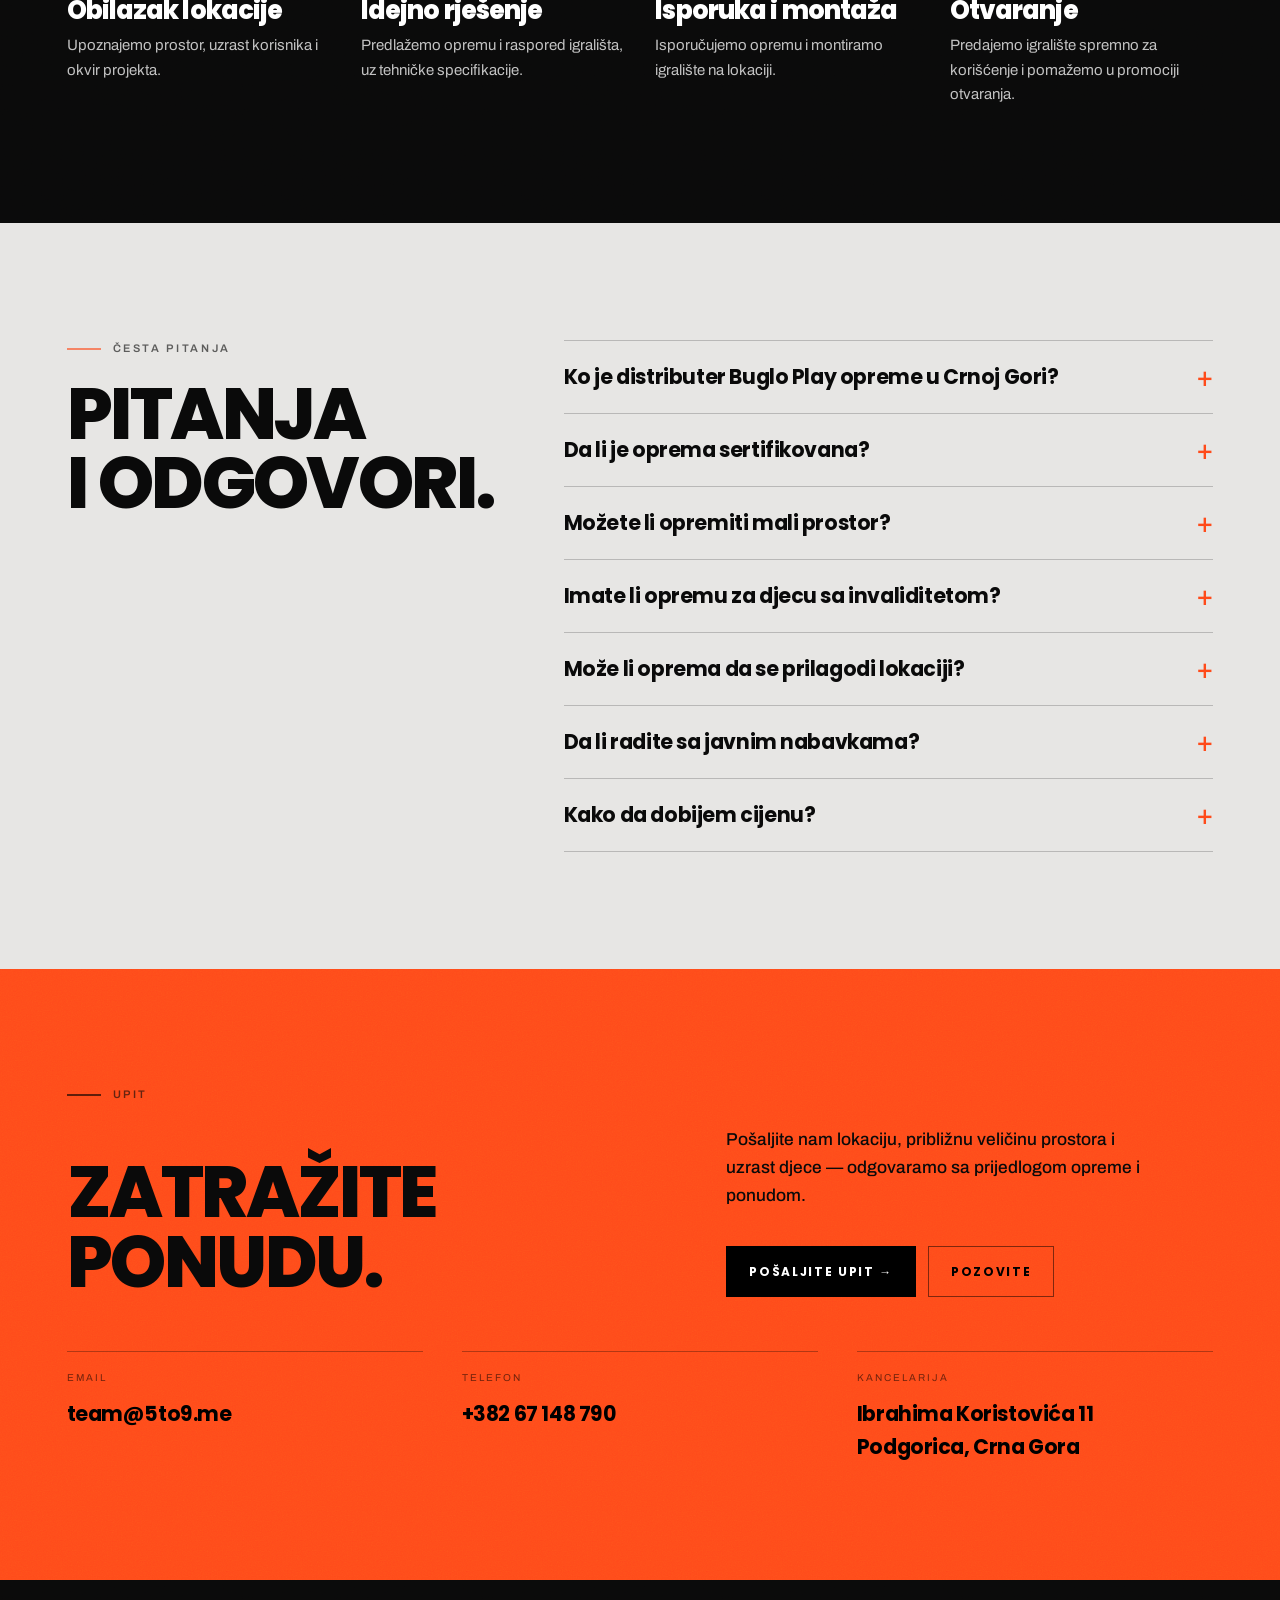
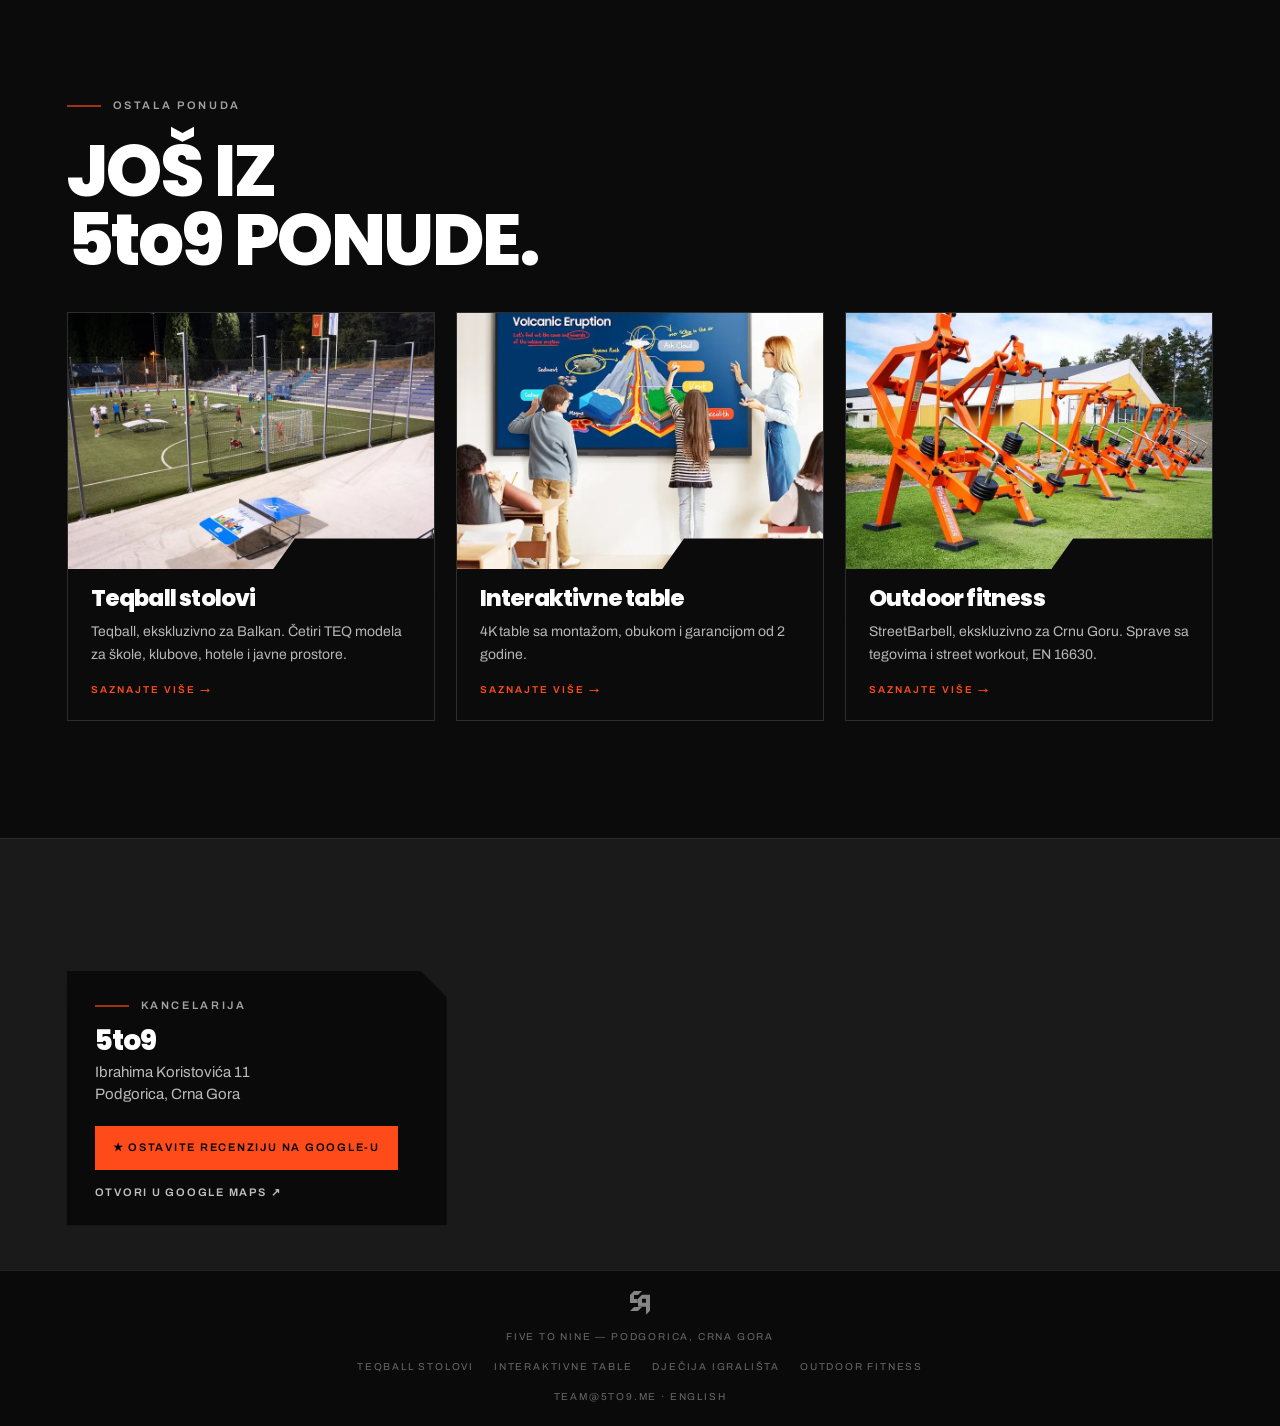
==== commit bb550e8d: "Add files via upload" ====
--- a/djecija-igralista/index.html
+++ b/djecija-igralista/index.html
@@ -26,7 +26,7 @@
 <link rel="preconnect" href="https://fonts.googleapis.com">
 <link rel="preconnect" href="https://fonts.gstatic.com" crossorigin>
 <link href="https://fonts.googleapis.com/css2?family=Poppins:wght@600;700;800;900&family=Archivo:wght@400;500;600&display=swap" rel="stylesheet">
-<link rel="stylesheet" href="../assets/css/site.css?v=13">
+<link rel="stylesheet" href="../assets/css/site.css?v=14">
 <script type="application/ld+json">{"@context": "https://schema.org", "@graph": [{"@type": "LocalBusiness", "@id": "https://5to9.me/#org", "name": "5to9", "alternateName": "Five to Nine", "url": "https://5to9.me/", "email": "team@5to9.me", "telephone": "+382 67 148 790", "image": "https://5to9.me/assets/img/og-teq.jpg", "address": {"@type": "PostalAddress", "streetAddress": "Ibrahima Koristovića 11", "addressLocality": "Podgorica", "addressCountry": "ME"}, "areaServed": "ME", "hasMap": "https://maps.google.com/?cid=13877952940838974786", "sameAs": ["https://maps.google.com/?cid=13877952940838974786"], "geo": {"@type": "GeoCoordinates", "latitude": 42.4345868, "longitude": 19.2841371}}, {"@type": "WebPage", "name": "Dječija igrališta Buglo Play — ekskluzivni distributer za Crnu Goru | 5to9", "url": "https://5to9.me/djecija-igralista/", "inLanguage": "sr-ME", "description": "5to9 je ekskluzivni distributer Buglo Play opreme za Crnu Goru. Više od 20 linija sertifikovanih po EN 1176 za vrtiće, škole, opštine i hotele — planiranje i montaža.", "isPartOf": {"@id": "https://5to9.me/#org"}}, {"@type": "BreadcrumbList", "itemListElement": [{"@type": "ListItem", "position": 1, "name": "5to9", "item": "https://5to9.me/"}, {"@type": "ListItem", "position": 2, "name": "Dječija igrališta", "item": "https://5to9.me/djecija-igralista/"}]}, {"@type": "FAQPage", "mainEntity": [{"@type": "Question", "name": "Ko je distributer Buglo Play opreme u Crnoj Gori?", "acceptedAnswer": {"@type": "Answer", "text": "5to9 je ekskluzivni distributer Buglo Play opreme za Crnu Goru — ponuda, isporuka, montaža i podrška idu preko nas."}}, {"@type": "Question", "name": "Da li je oprema sertifikovana?", "acceptedAnswer": {"@type": "Answer", "text": "Da. Svaki proizvod je sertifikovan u skladu sa evropskim standardom EN 1176:2017, a sertifikate izdaje TÜV SÜD."}}, {"@type": "Question", "name": "Možete li opremiti mali prostor?", "acceptedAnswer": {"@type": "Answer", "text": "Da. Kompaktne linije (Mini, Single, Active) namijenjene su malim dvorištima i vrtićima, a mogu i da dopune postojeće igralište."}}, {"@type": "Question", "name": "Imate li opremu za djecu sa invaliditetom?", "acceptedAnswer": {"@type": "Answer", "text": "Da. U ponudi je inkluzivna oprema koja omogućava zajedničku igru djeci različitih sposobnosti."}}, {"@type": "Question", "name": "Može li oprema da se prilagodi lokaciji?", "acceptedAnswer": {"@type": "Answer", "text": "Da. Proizvođač radi prilagođene modifikacije kada lokacija traži rješenje kojeg nema u katalogu."}}, {"@type": "Question", "name": "Da li radite sa javnim nabavkama?", "acceptedAnswer": {"@type": "Answer", "text": "Da. Radimo sa školama, opštinama i institucijama, uključujući postupke javnih nabavki, i pripremamo potrebnu tehničku dokumentaciju."}}, {"@type": "Question", "name": "Kako da dobijem cijenu?", "acceptedAnswer": {"@type": "Answer", "text": "Cijena zavisi od izbora opreme, veličine igrališta i lokacije. Pošaljite upit i odgovaramo sa prijedlogom i ponudom."}}]}]}</script>
 </head><body class="lp">
 <script>
@@ -323,6 +323,6 @@
   </div>
 </div>
 
-<script src="../assets/js/site.js?v=13"></script>
+<script src="../assets/js/site.js?v=14"></script>
 </body>
 </html>
--- a/assets/css/site.css
+++ b/assets/css/site.css
@@ -536,5 +536,9 @@
 
 /* brand name always lowercase, even inside uppercase UI text */
 .nb{text-transform:none!important}
-/* exclusive-distributor list on the homepage */
-.excl .reg{font-family:'Archivo';font-size:11px;font-weight:600;letter-spacing:.18em;text-transform:uppercase;opacity:.55;margin-left:16px;white-space:nowrap}
+/* partners list (homepage, links to partner websites) */
+.partners a{flex-wrap:wrap;row-gap:6px}
+.partners .reg{font-family:'Archivo';font-size:11px;font-weight:600;letter-spacing:.18em;text-transform:uppercase;opacity:.55}
+.partners .site{margin-left:auto;font-family:'Archivo';font-size:13px;font-weight:600;letter-spacing:.02em;opacity:.7}
+.partners .arrow{margin-left:0}
+@media(max-width:560px){.partners .site{margin-left:44px;order:5;flex-basis:100%}.partners .arrow{margin-left:auto}}
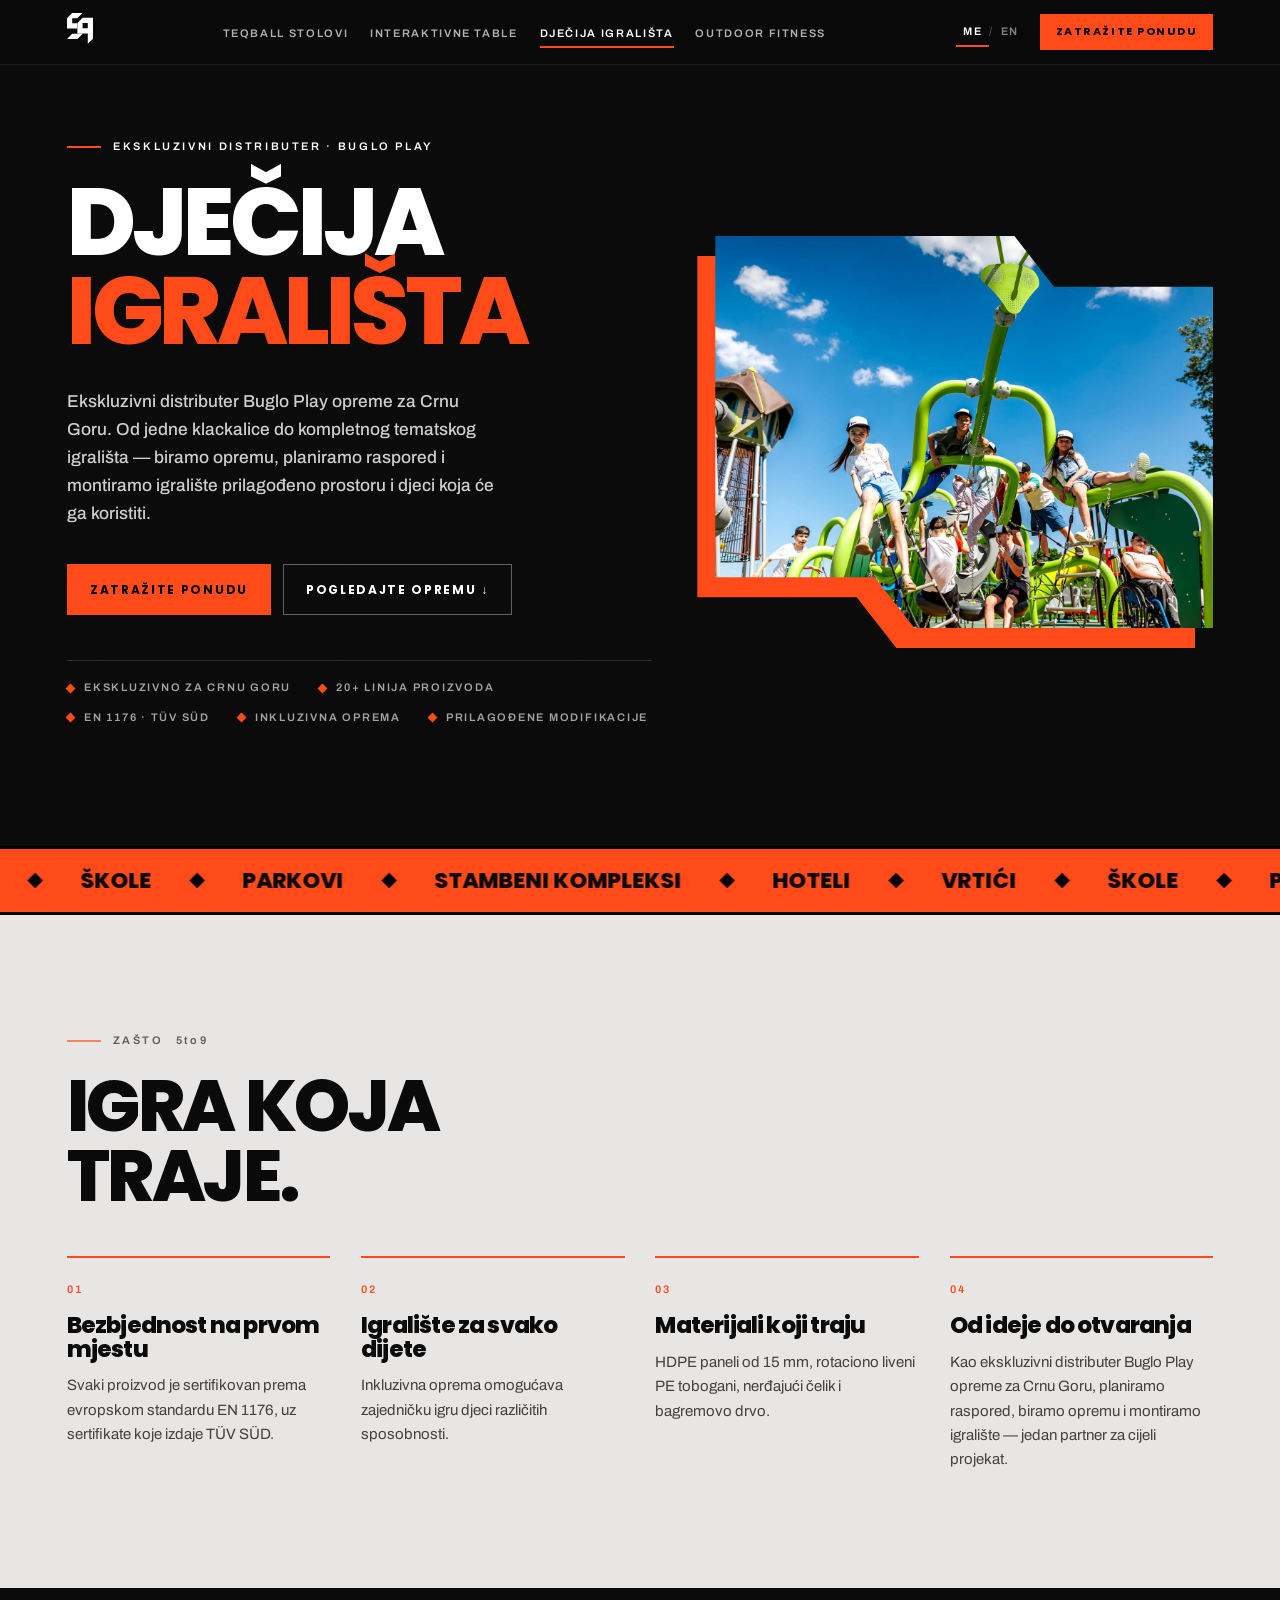
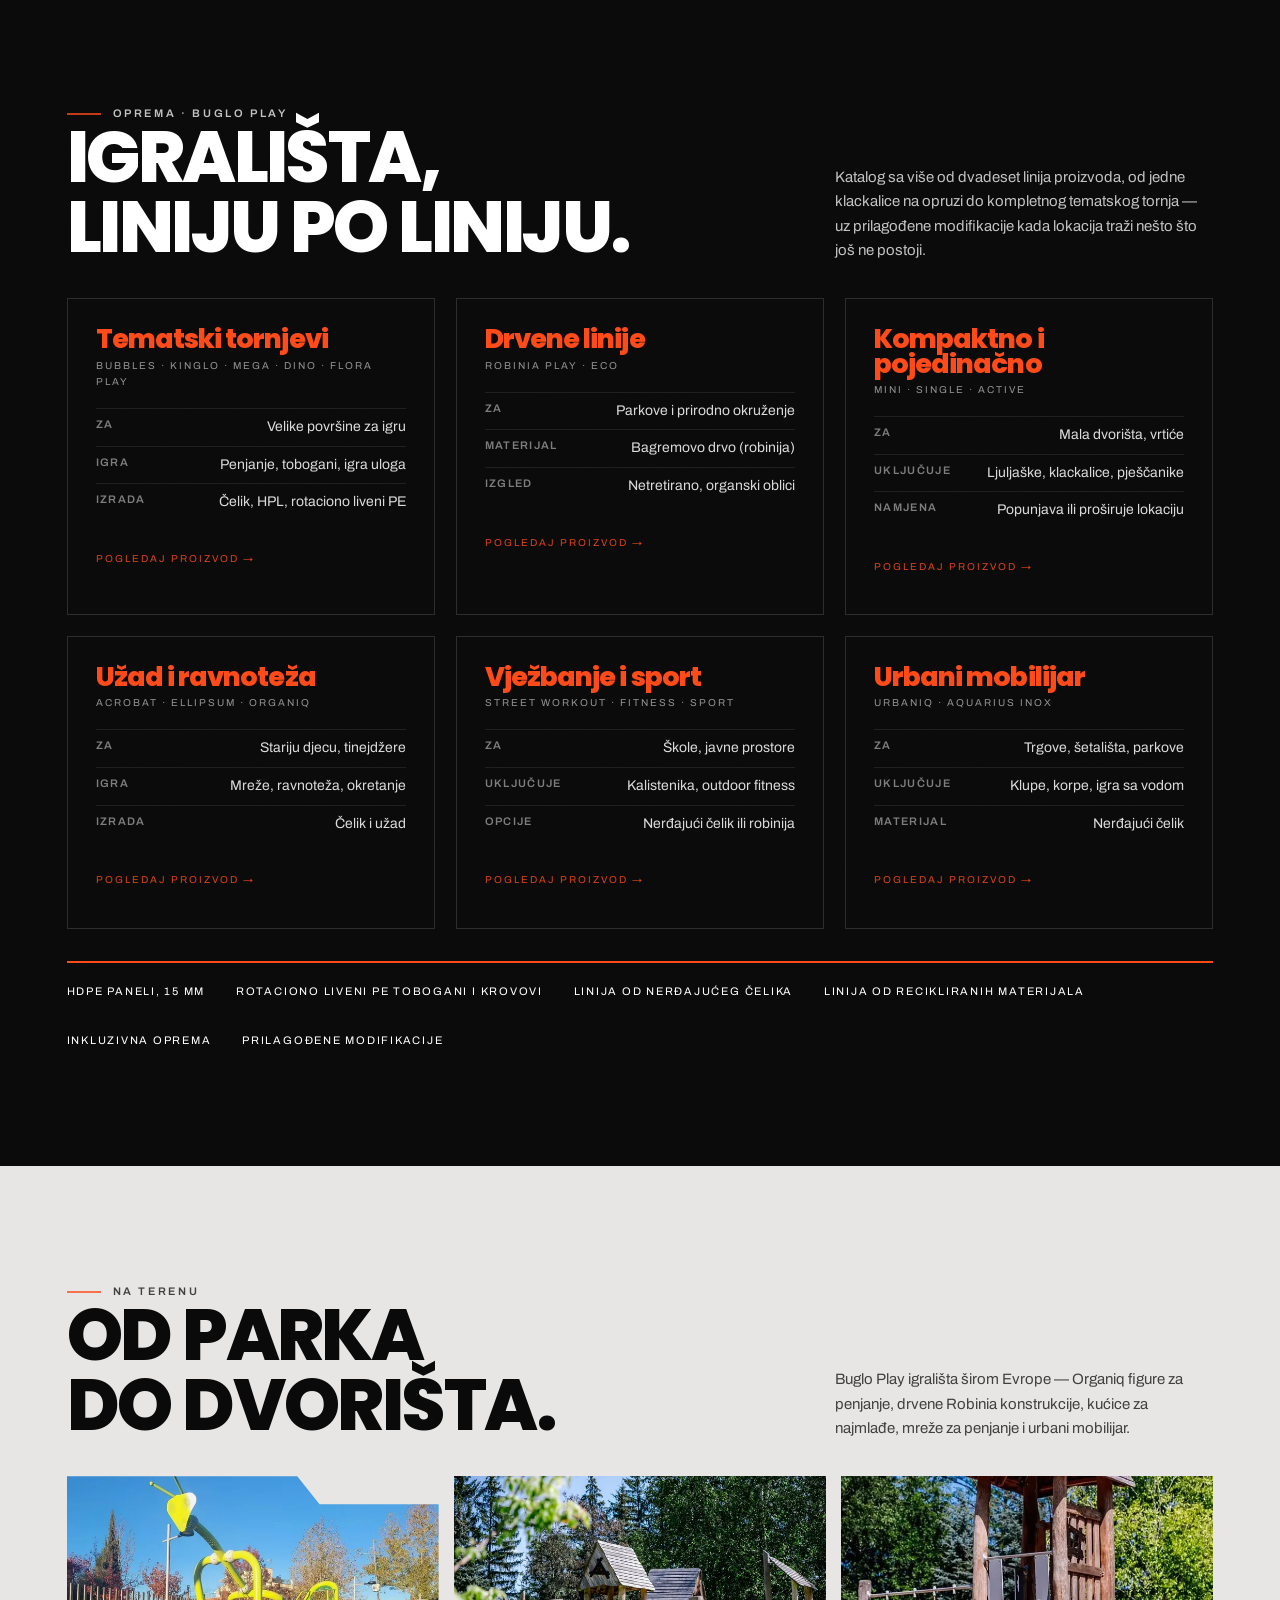
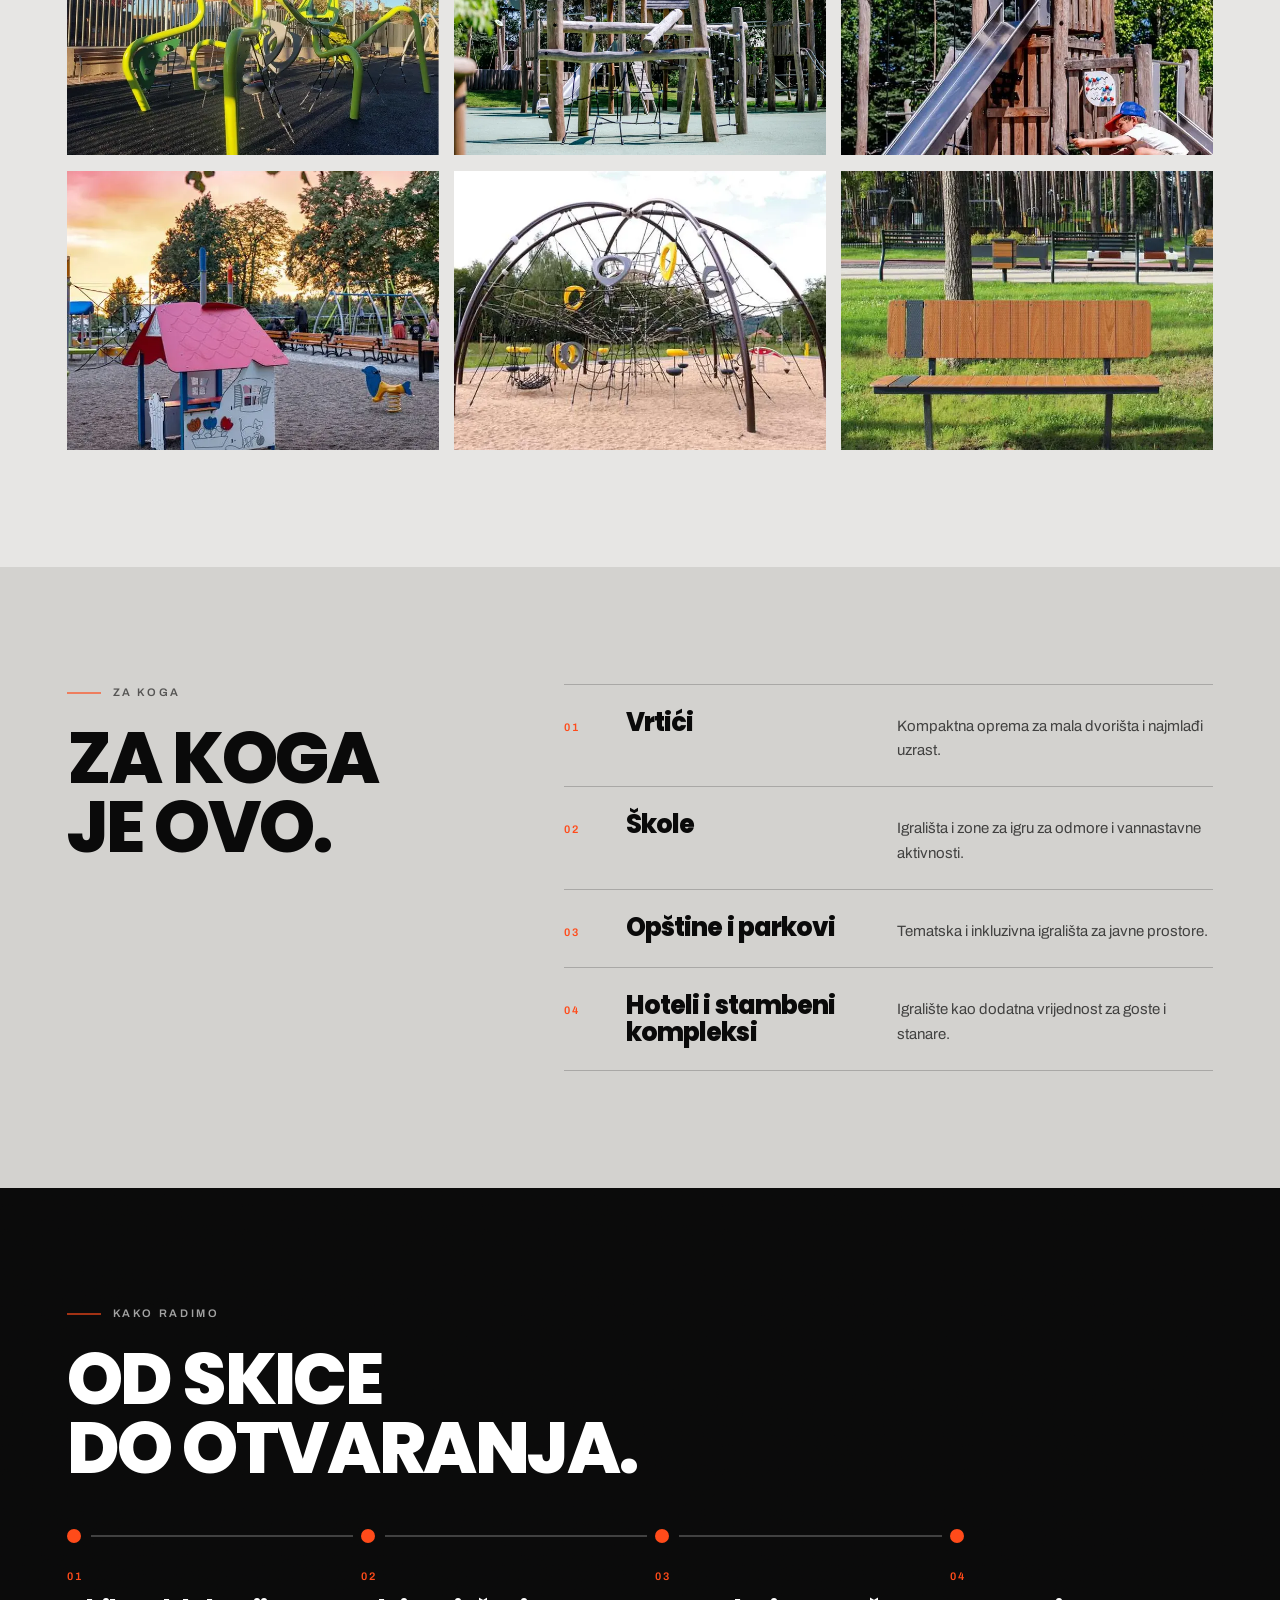
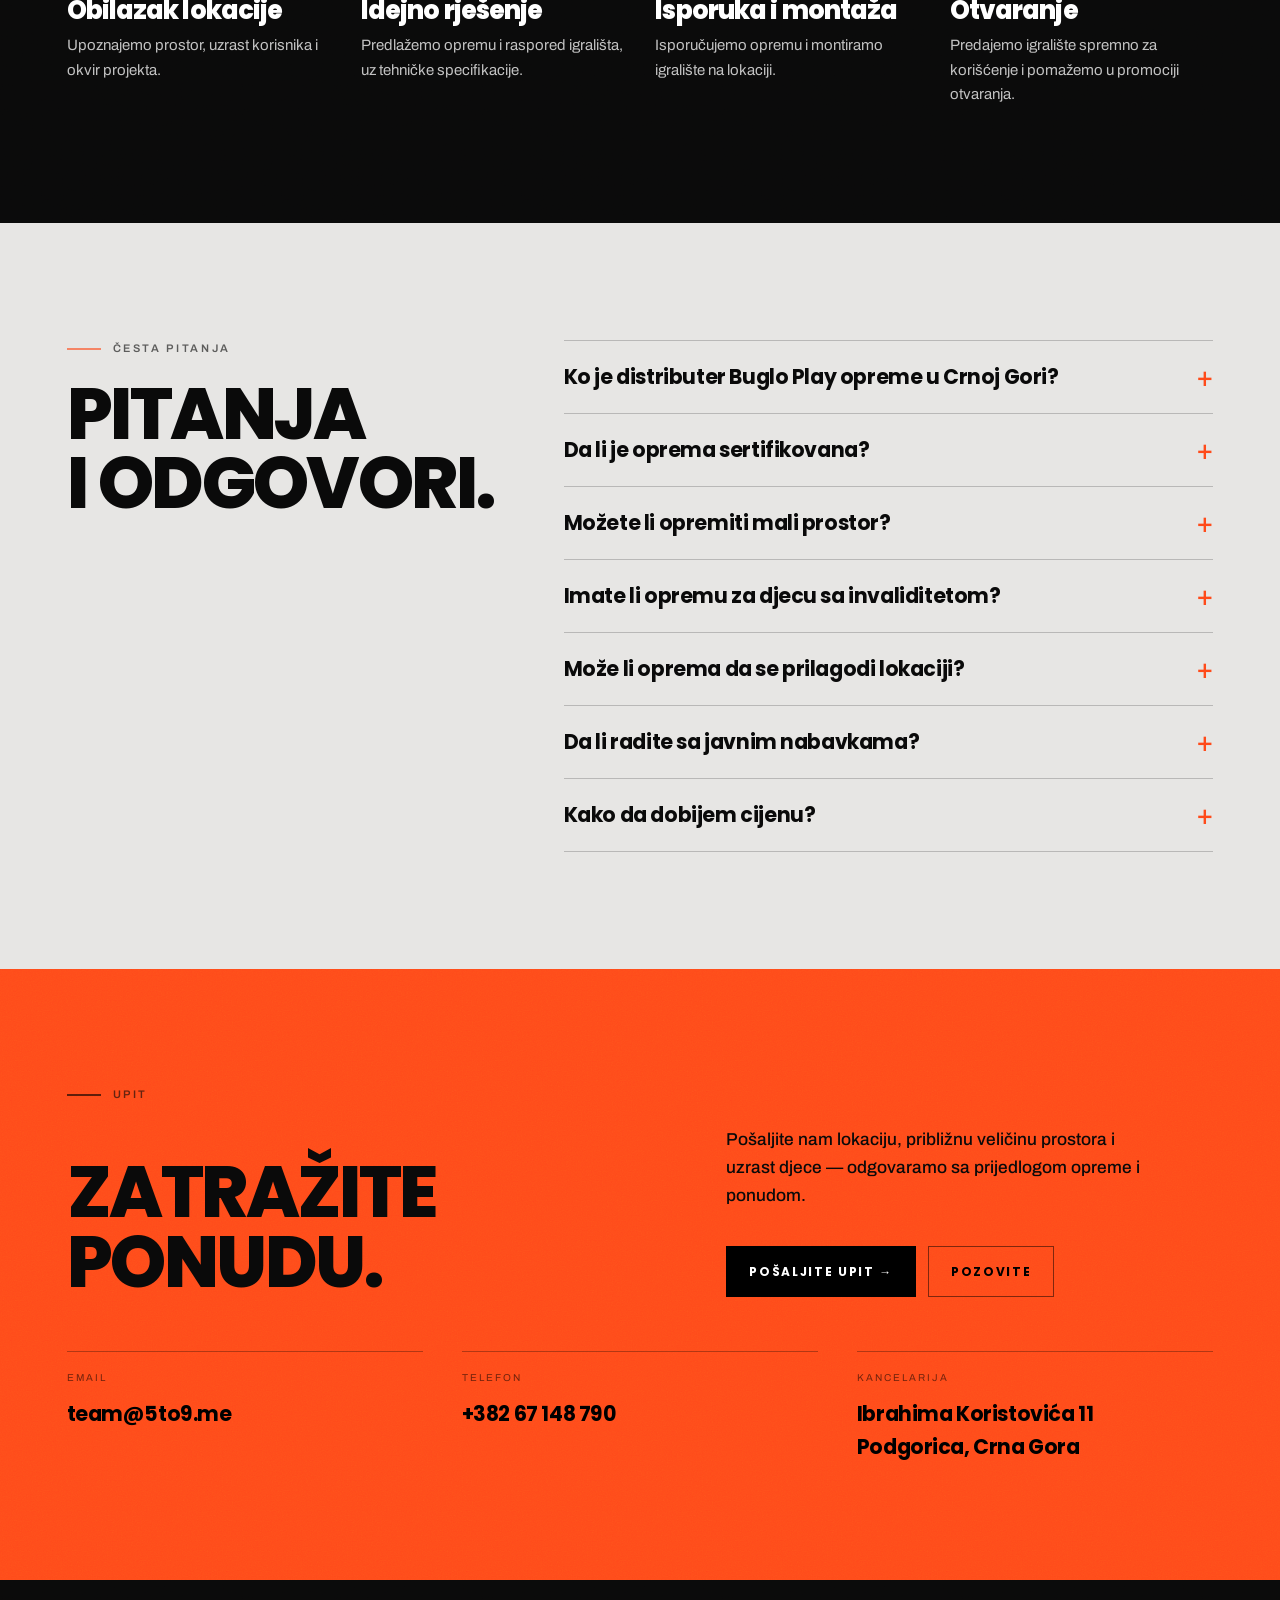
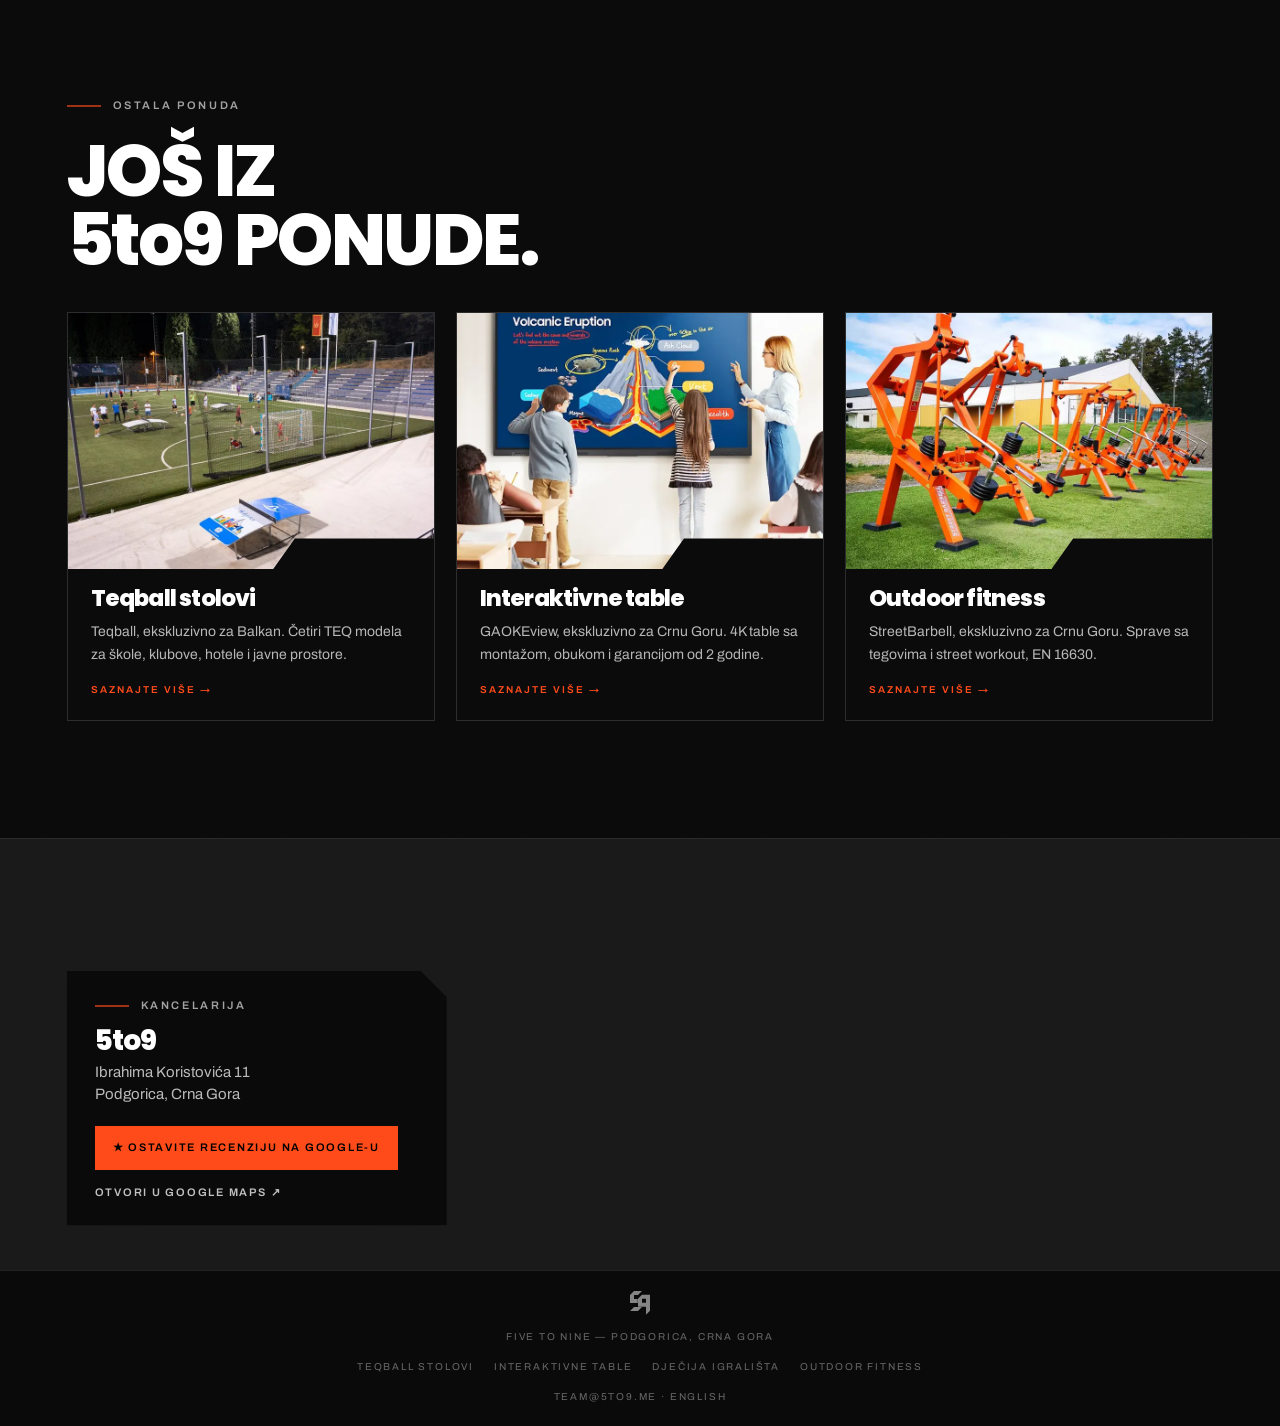
==== commit 3ab194cb: "Add files via upload" ====
--- a/djecija-igralista/index.html
+++ b/djecija-igralista/index.html
@@ -26,7 +26,7 @@
 <link rel="preconnect" href="https://fonts.googleapis.com">
 <link rel="preconnect" href="https://fonts.gstatic.com" crossorigin>
 <link href="https://fonts.googleapis.com/css2?family=Poppins:wght@600;700;800;900&family=Archivo:wght@400;500;600&display=swap" rel="stylesheet">
-<link rel="stylesheet" href="../assets/css/site.css?v=14">
+<link rel="stylesheet" href="../assets/css/site.css?v=15">
 <script type="application/ld+json">{"@context": "https://schema.org", "@graph": [{"@type": "LocalBusiness", "@id": "https://5to9.me/#org", "name": "5to9", "alternateName": "Five to Nine", "url": "https://5to9.me/", "email": "team@5to9.me", "telephone": "+382 67 148 790", "image": "https://5to9.me/assets/img/og-teq.jpg", "address": {"@type": "PostalAddress", "streetAddress": "Ibrahima Koristovića 11", "addressLocality": "Podgorica", "addressCountry": "ME"}, "areaServed": "ME", "hasMap": "https://maps.google.com/?cid=13877952940838974786", "sameAs": ["https://maps.google.com/?cid=13877952940838974786"], "geo": {"@type": "GeoCoordinates", "latitude": 42.4345868, "longitude": 19.2841371}}, {"@type": "WebPage", "name": "Dječija igrališta Buglo Play — ekskluzivni distributer za Crnu Goru | 5to9", "url": "https://5to9.me/djecija-igralista/", "inLanguage": "sr-ME", "description": "5to9 je ekskluzivni distributer Buglo Play opreme za Crnu Goru. Više od 20 linija sertifikovanih po EN 1176 za vrtiće, škole, opštine i hotele — planiranje i montaža.", "isPartOf": {"@id": "https://5to9.me/#org"}}, {"@type": "BreadcrumbList", "itemListElement": [{"@type": "ListItem", "position": 1, "name": "5to9", "item": "https://5to9.me/"}, {"@type": "ListItem", "position": 2, "name": "Dječija igrališta", "item": "https://5to9.me/djecija-igralista/"}]}, {"@type": "FAQPage", "mainEntity": [{"@type": "Question", "name": "Ko je distributer Buglo Play opreme u Crnoj Gori?", "acceptedAnswer": {"@type": "Answer", "text": "5to9 je ekskluzivni distributer Buglo Play opreme za Crnu Goru — ponuda, isporuka, montaža i podrška idu preko nas."}}, {"@type": "Question", "name": "Da li je oprema sertifikovana?", "acceptedAnswer": {"@type": "Answer", "text": "Da. Svaki proizvod je sertifikovan u skladu sa evropskim standardom EN 1176:2017, a sertifikate izdaje TÜV SÜD."}}, {"@type": "Question", "name": "Možete li opremiti mali prostor?", "acceptedAnswer": {"@type": "Answer", "text": "Da. Kompaktne linije (Mini, Single, Active) namijenjene su malim dvorištima i vrtićima, a mogu i da dopune postojeće igralište."}}, {"@type": "Question", "name": "Imate li opremu za djecu sa invaliditetom?", "acceptedAnswer": {"@type": "Answer", "text": "Da. U ponudi je inkluzivna oprema koja omogućava zajedničku igru djeci različitih sposobnosti."}}, {"@type": "Question", "name": "Može li oprema da se prilagodi lokaciji?", "acceptedAnswer": {"@type": "Answer", "text": "Da. Proizvođač radi prilagođene modifikacije kada lokacija traži rješenje kojeg nema u katalogu."}}, {"@type": "Question", "name": "Da li radite sa javnim nabavkama?", "acceptedAnswer": {"@type": "Answer", "text": "Da. Radimo sa školama, opštinama i institucijama, uključujući postupke javnih nabavki, i pripremamo potrebnu tehničku dokumentaciju."}}, {"@type": "Question", "name": "Kako da dobijem cijenu?", "acceptedAnswer": {"@type": "Answer", "text": "Cijena zavisi od izbora opreme, veličine igrališta i lokacije. Pošaljite upit i odgovaramo sa prijedlogom i ponudom."}}]}]}</script>
 </head><body class="lp">
 <script>
@@ -282,7 +282,7 @@
     </a>
     <a class="tile" href="../interaktivne-table/">
       <div class="ph"><img src="../assets/img/tile-panels.webp" alt="Učenici rade na interaktivnoj tabli u učionici" loading="lazy" width="800" height="560"></div>
-      <div class="tx"><h3>Interaktivne table</h3><p>4K table sa montažom, obukom i garancijom od 2 godine.</p><span class="go">Saznajte više →</span></div>
+      <div class="tx"><h3>Interaktivne table</h3><p>GAOKEview, ekskluzivno za Crnu Goru. 4K table sa montažom, obukom i garancijom od 2 godine.</p><span class="go">Saznajte više →</span></div>
     </a>
     <a class="tile" href="../outdoor-fitness/">
       <div class="ph"><img src="../assets/img/tile-fitness.webp" alt="Red narandžastih sprava za trening snage na otvorenom" loading="lazy" width="800" height="560"></div>
@@ -323,6 +323,6 @@
   </div>
 </div>
 
-<script src="../assets/js/site.js?v=14"></script>
+<script src="../assets/js/site.js?v=15"></script>
 </body>
 </html>
--- a/assets/css/site.css
+++ b/assets/css/site.css
@@ -541,4 +541,5 @@
 .partners .reg{font-family:'Archivo';font-size:11px;font-weight:600;letter-spacing:.18em;text-transform:uppercase;opacity:.55}
 .partners .site{margin-left:auto;font-family:'Archivo';font-size:13px;font-weight:600;letter-spacing:.02em;opacity:.7}
 .partners .arrow{margin-left:0}
+.partners .plogo{height:30px;width:auto;max-width:130px;object-fit:contain;align-self:center;flex:none}
 @media(max-width:560px){.partners .site{margin-left:44px;order:5;flex-basis:100%}.partners .arrow{margin-left:auto}}
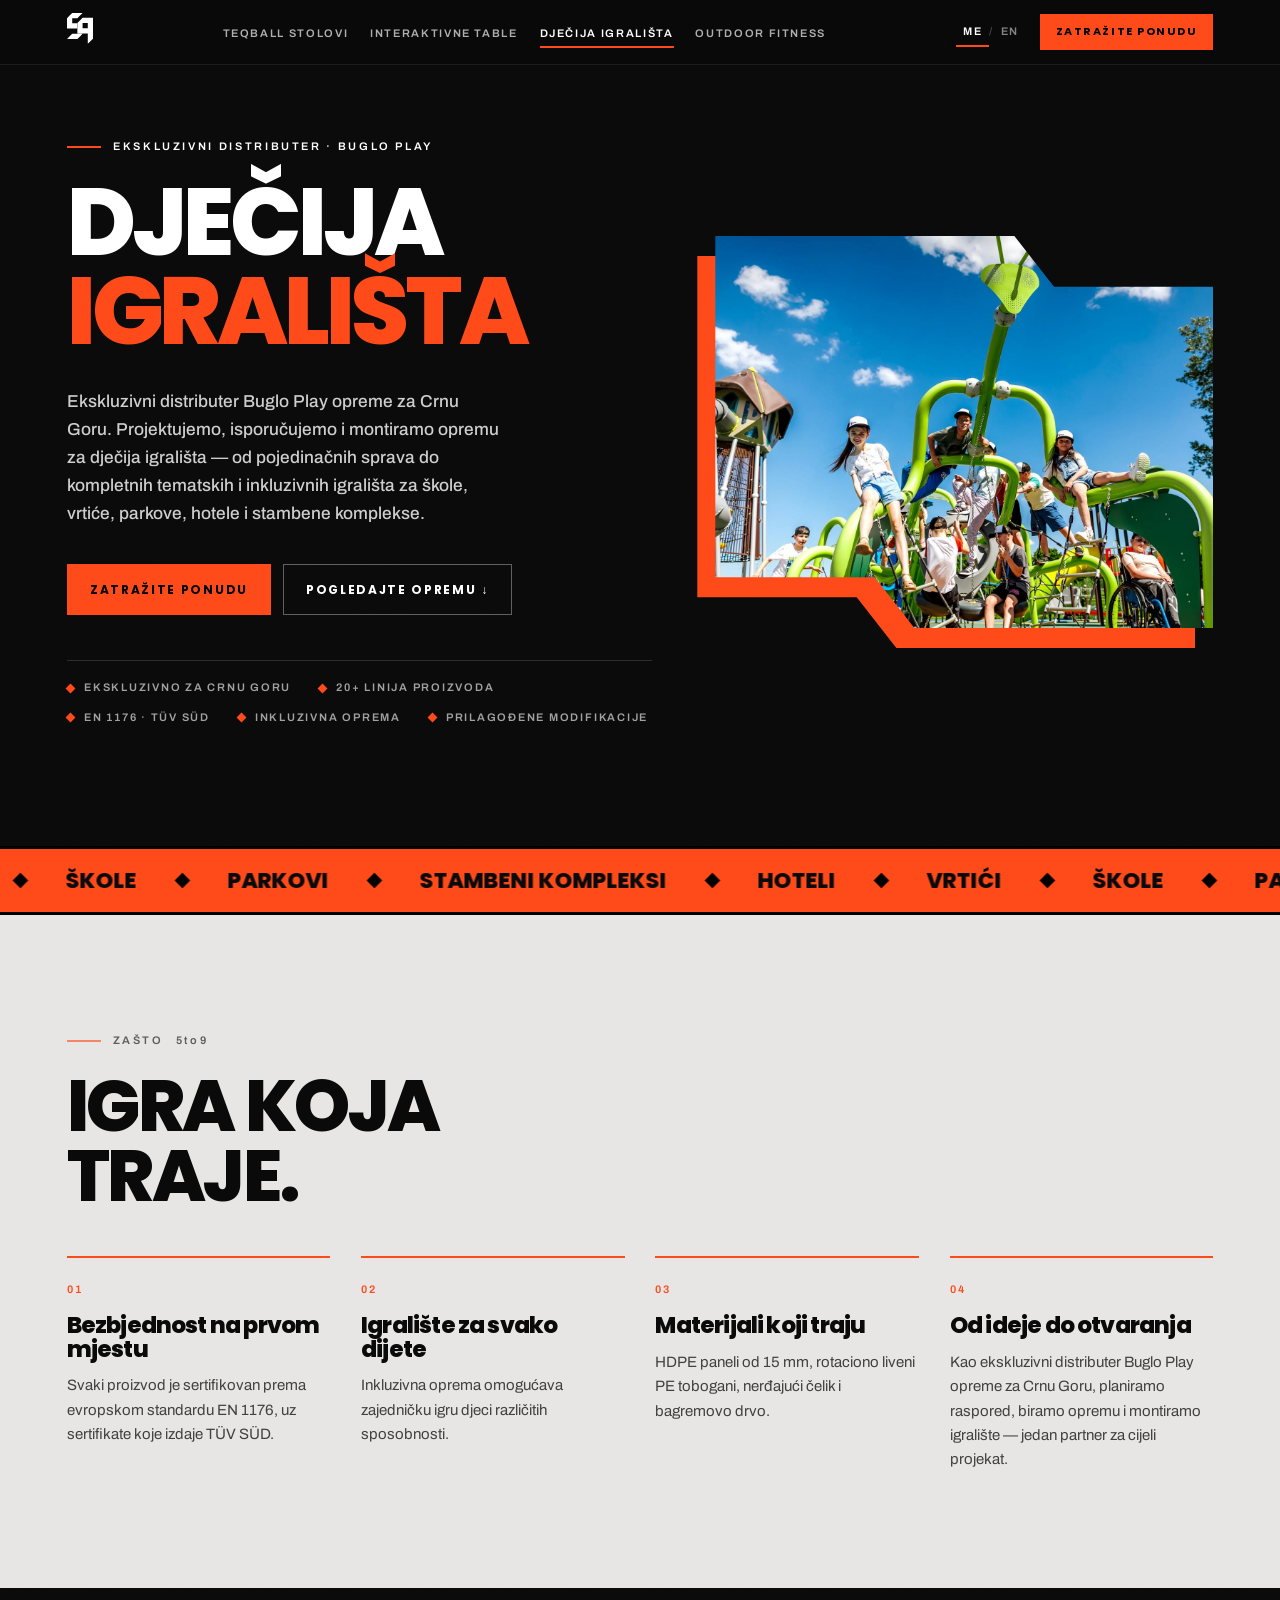
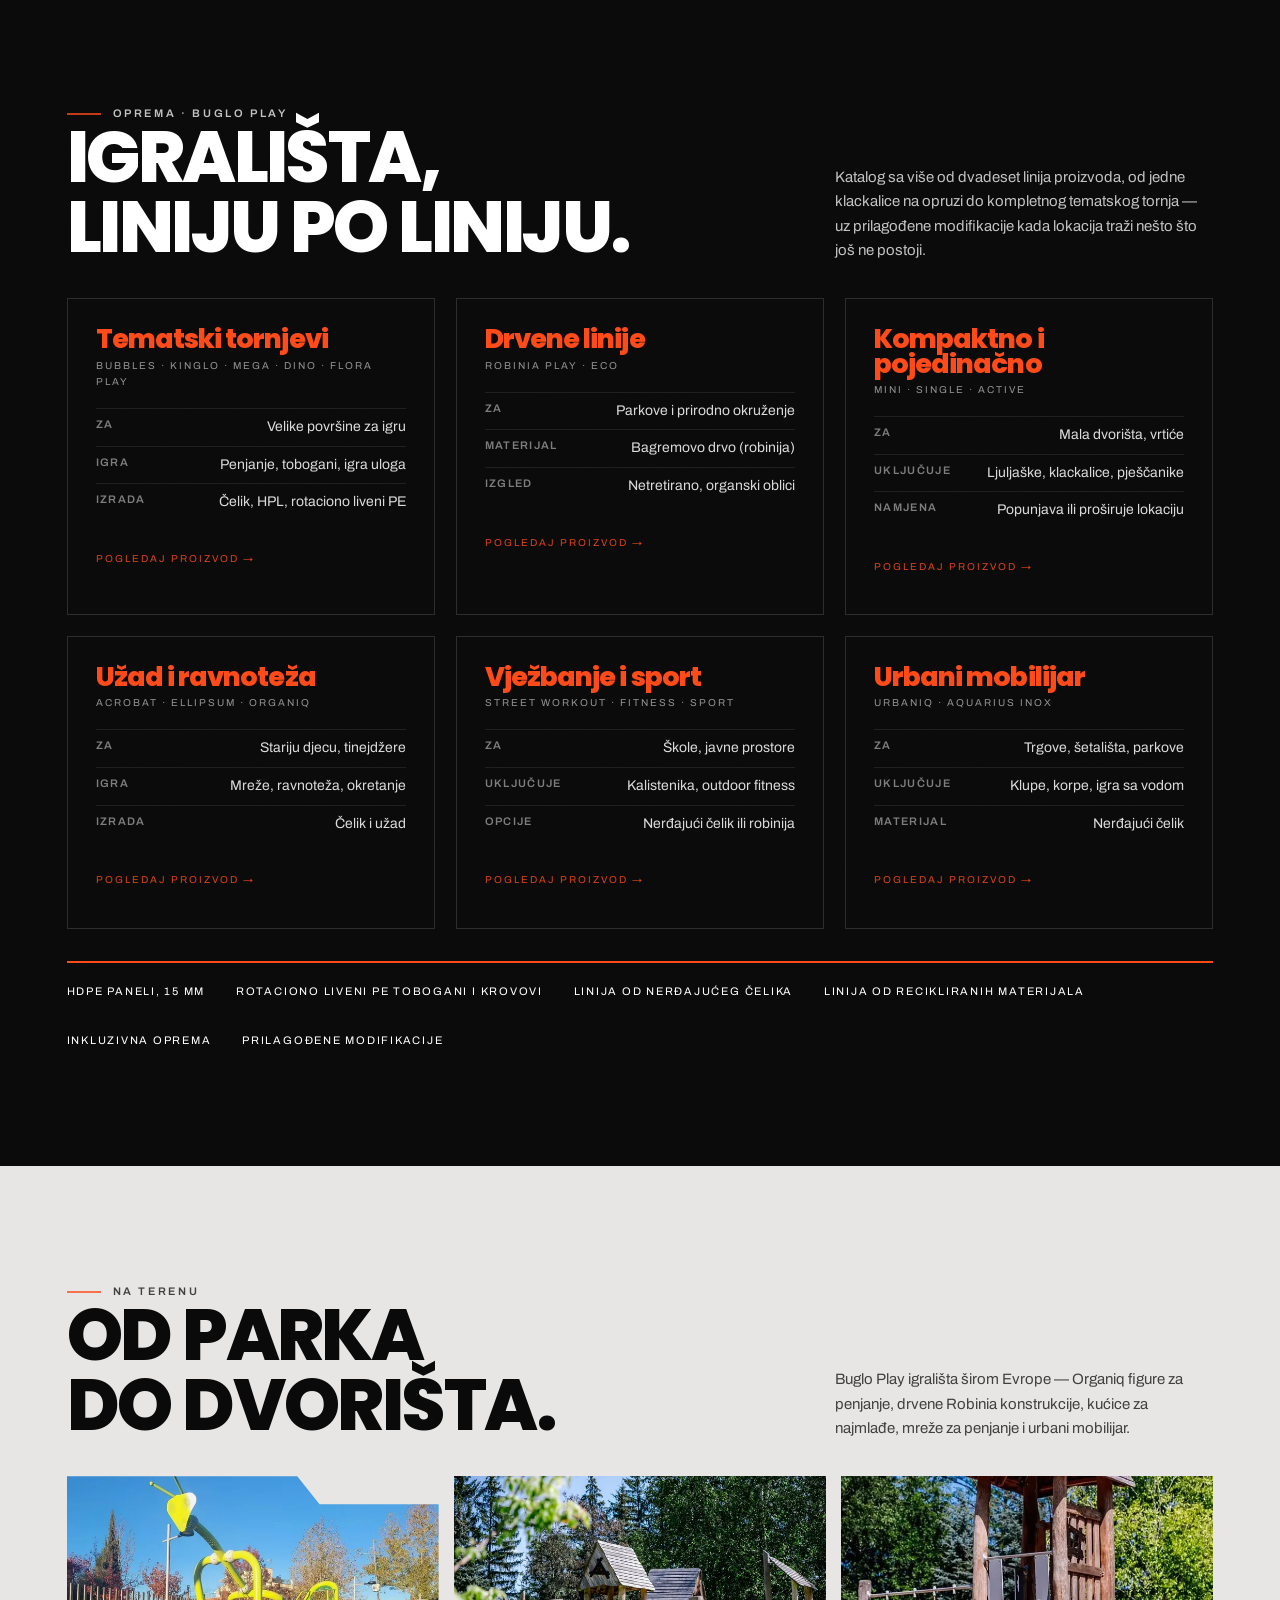
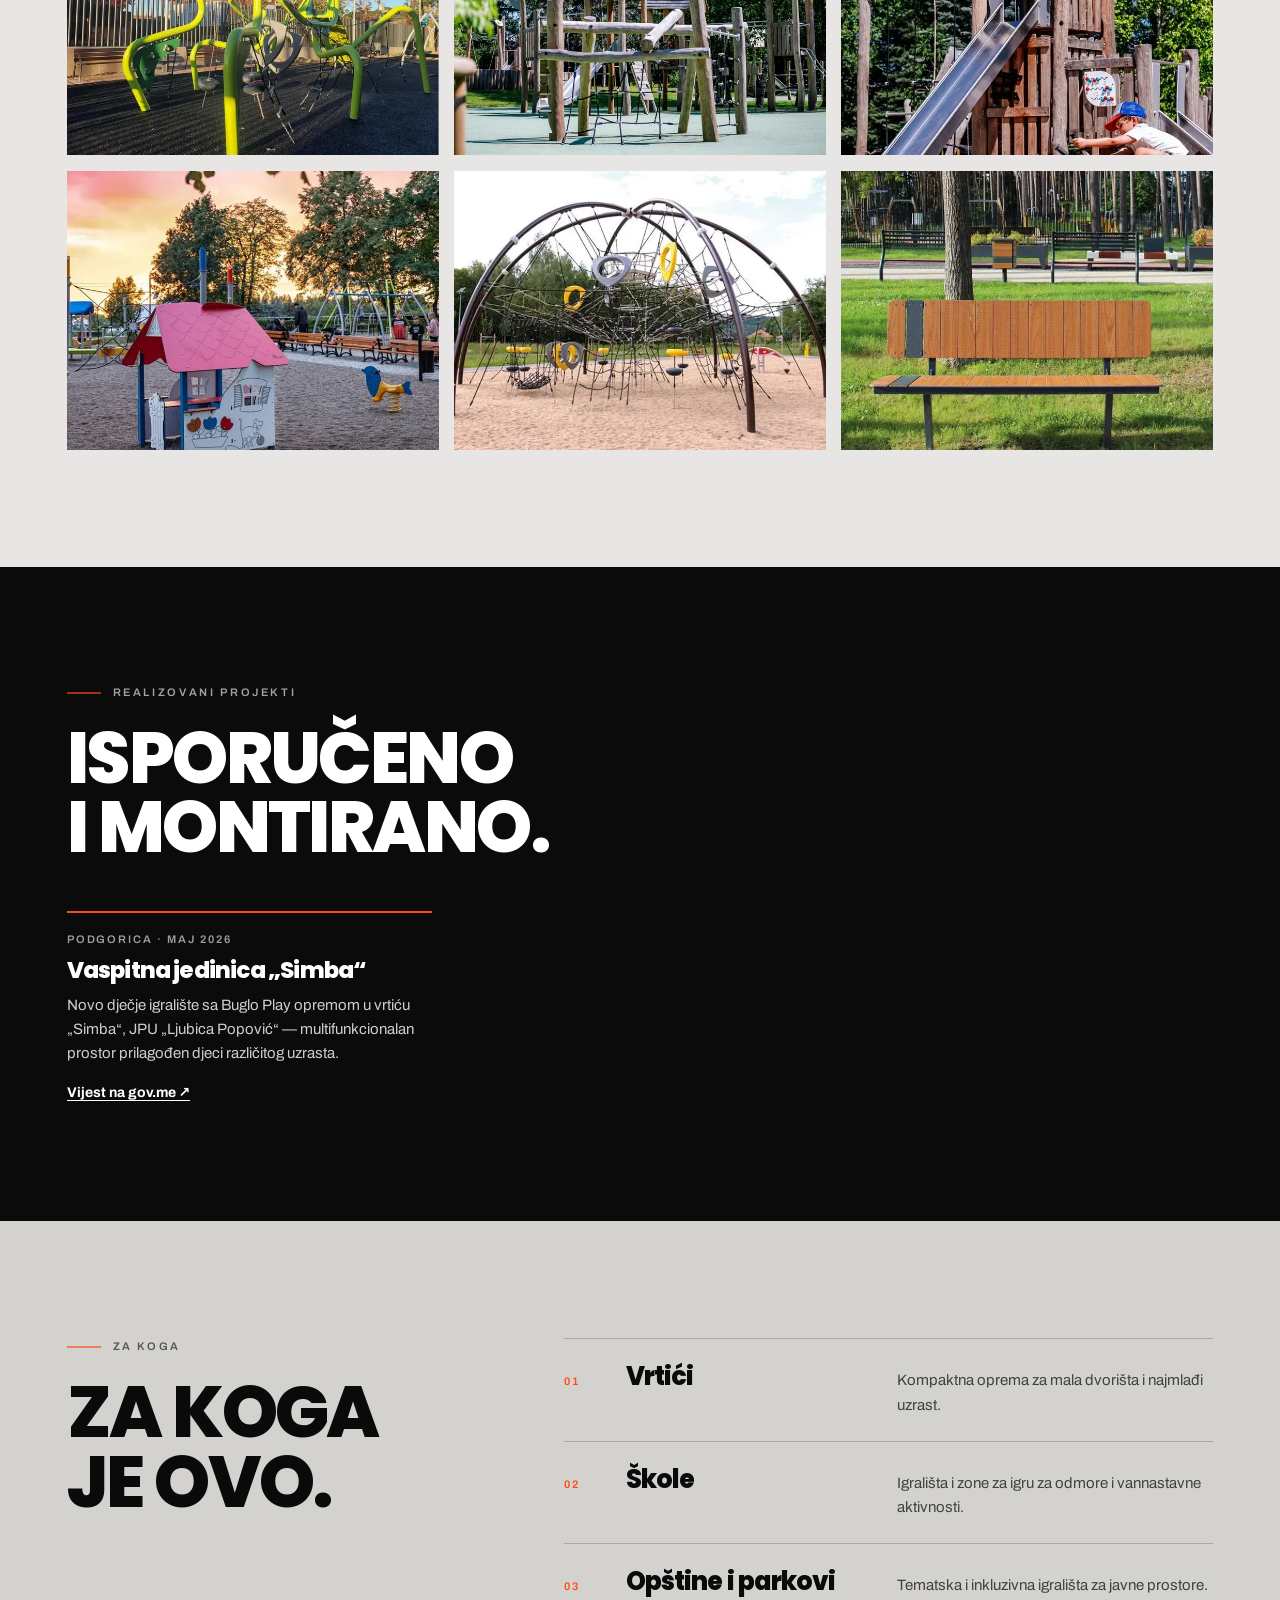
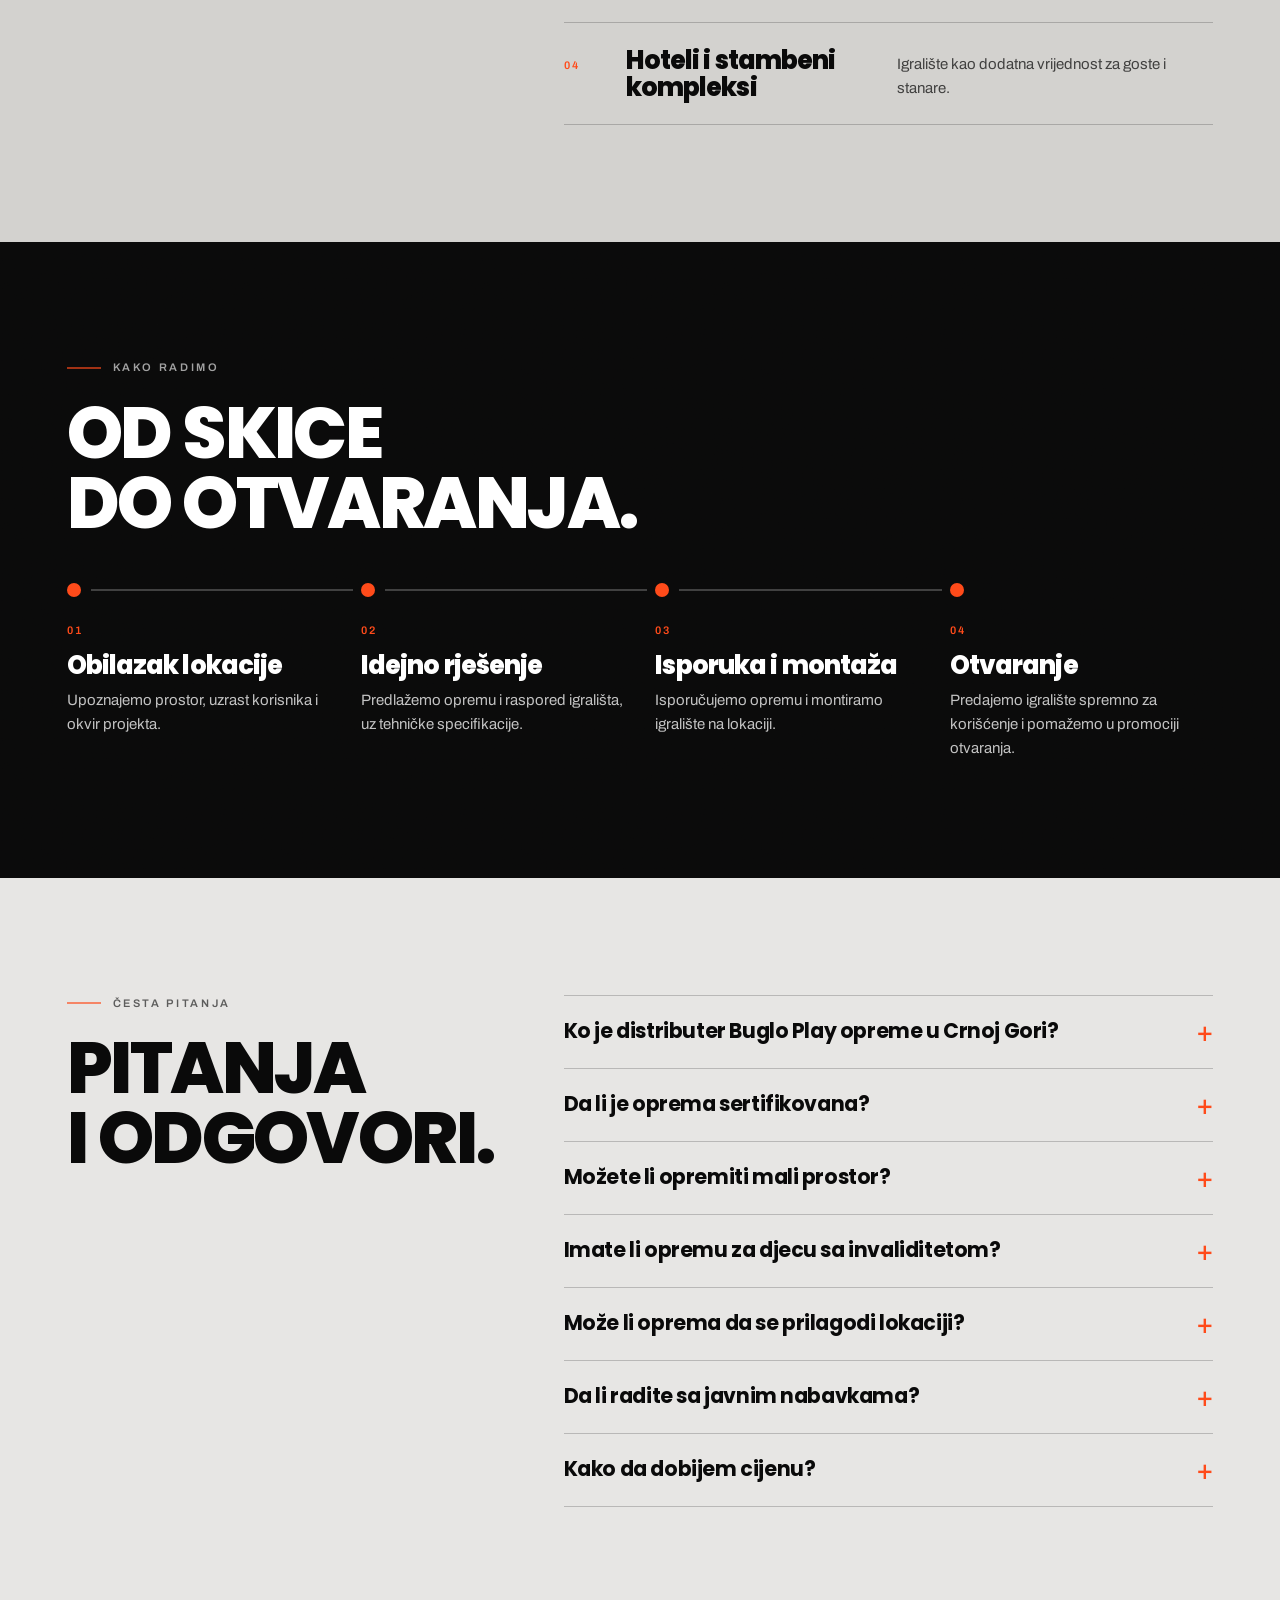
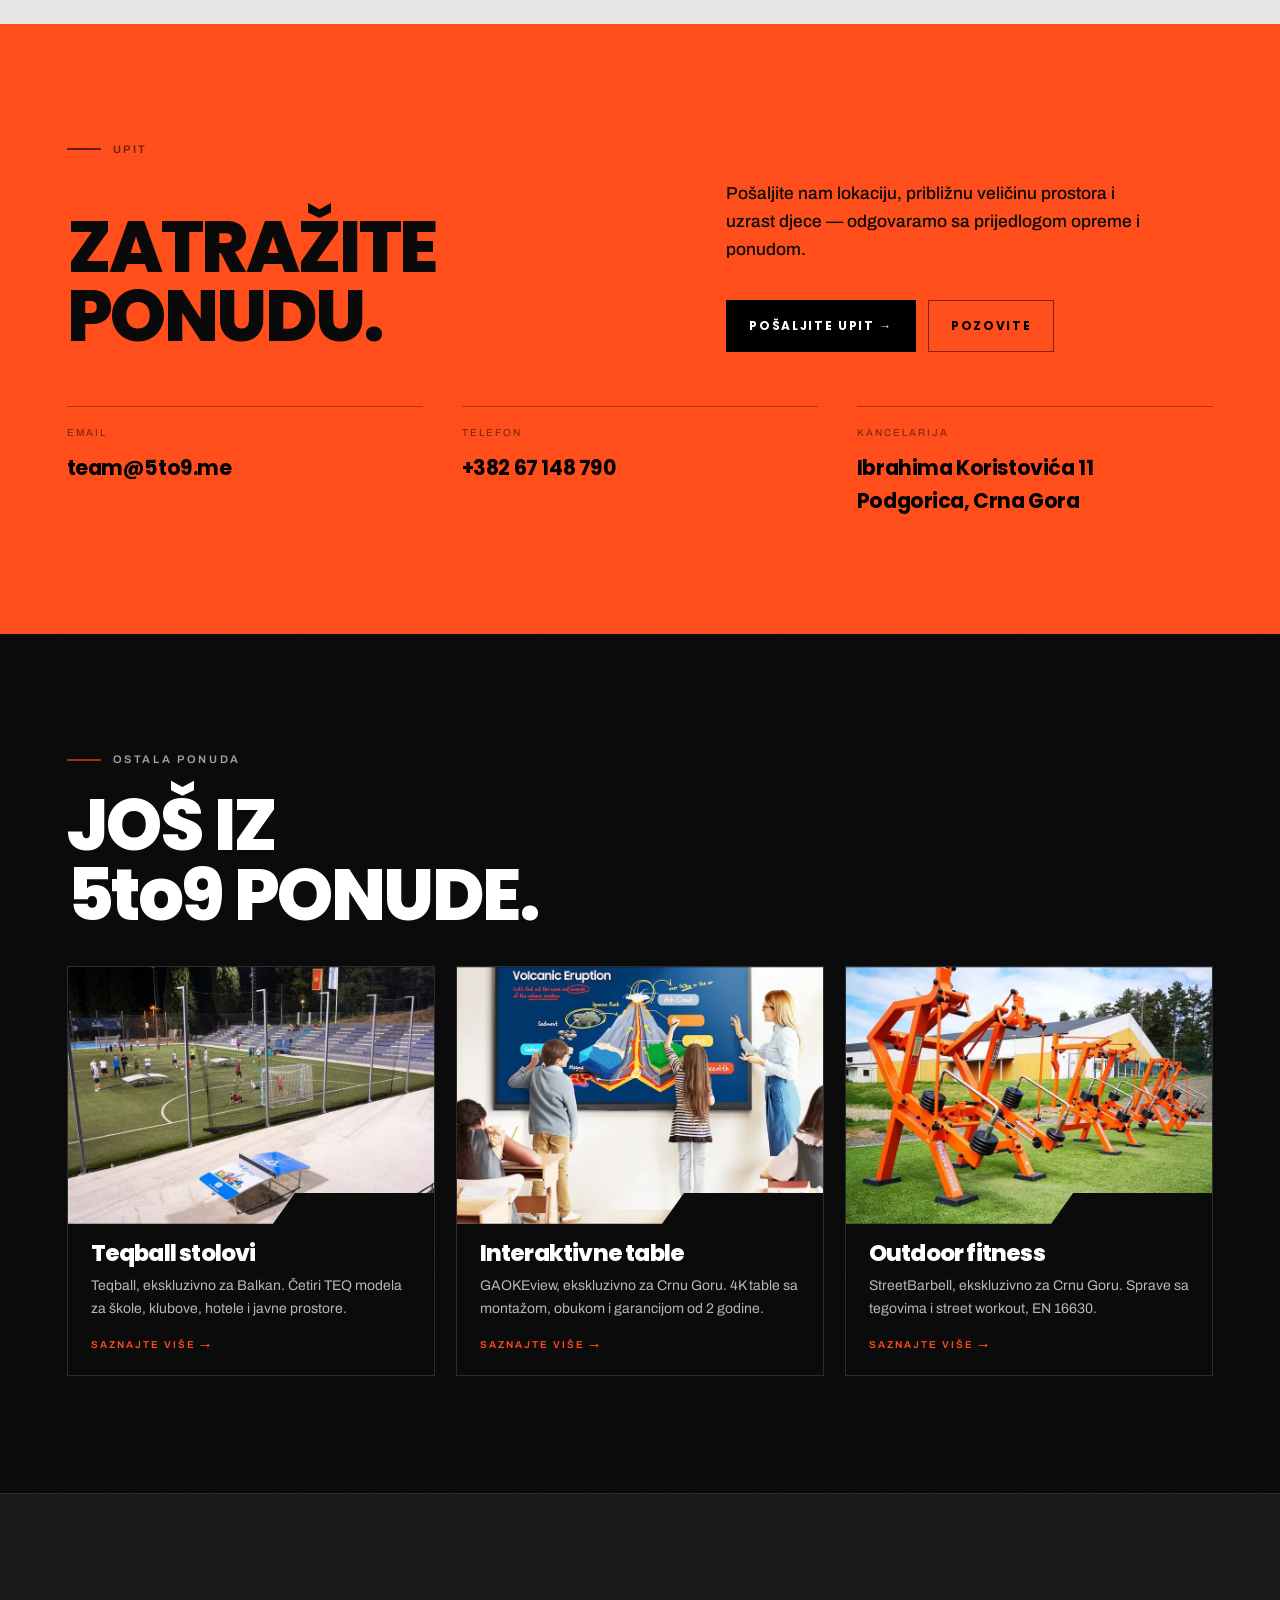
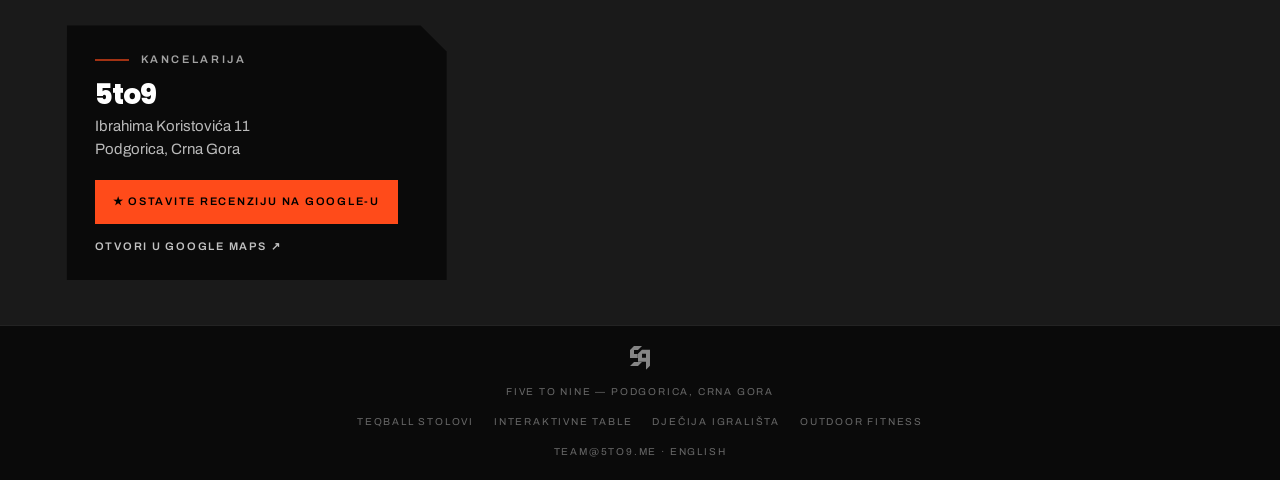
==== commit 72ff601e: "Add files via upload" ====
--- a/djecija-igralista/index.html
+++ b/djecija-igralista/index.html
@@ -26,7 +26,7 @@
 <link rel="preconnect" href="https://fonts.googleapis.com">
 <link rel="preconnect" href="https://fonts.gstatic.com" crossorigin>
 <link href="https://fonts.googleapis.com/css2?family=Poppins:wght@600;700;800;900&family=Archivo:wght@400;500;600&display=swap" rel="stylesheet">
-<link rel="stylesheet" href="../assets/css/site.css?v=15">
+<link rel="stylesheet" href="../assets/css/site.css?v=16">
 <script type="application/ld+json">{"@context": "https://schema.org", "@graph": [{"@type": "LocalBusiness", "@id": "https://5to9.me/#org", "name": "5to9", "alternateName": "Five to Nine", "url": "https://5to9.me/", "email": "team@5to9.me", "telephone": "+382 67 148 790", "image": "https://5to9.me/assets/img/og-teq.jpg", "address": {"@type": "PostalAddress", "streetAddress": "Ibrahima Koristovića 11", "addressLocality": "Podgorica", "addressCountry": "ME"}, "areaServed": "ME", "hasMap": "https://maps.google.com/?cid=13877952940838974786", "sameAs": ["https://maps.google.com/?cid=13877952940838974786"], "geo": {"@type": "GeoCoordinates", "latitude": 42.4345868, "longitude": 19.2841371}}, {"@type": "WebPage", "name": "Dječija igrališta Buglo Play — ekskluzivni distributer za Crnu Goru | 5to9", "url": "https://5to9.me/djecija-igralista/", "inLanguage": "sr-ME", "description": "5to9 je ekskluzivni distributer Buglo Play opreme za Crnu Goru. Više od 20 linija sertifikovanih po EN 1176 za vrtiće, škole, opštine i hotele — planiranje i montaža.", "isPartOf": {"@id": "https://5to9.me/#org"}}, {"@type": "BreadcrumbList", "itemListElement": [{"@type": "ListItem", "position": 1, "name": "5to9", "item": "https://5to9.me/"}, {"@type": "ListItem", "position": 2, "name": "Dječija igrališta", "item": "https://5to9.me/djecija-igralista/"}]}, {"@type": "FAQPage", "mainEntity": [{"@type": "Question", "name": "Ko je distributer Buglo Play opreme u Crnoj Gori?", "acceptedAnswer": {"@type": "Answer", "text": "5to9 je ekskluzivni distributer Buglo Play opreme za Crnu Goru — ponuda, isporuka, montaža i podrška idu preko nas."}}, {"@type": "Question", "name": "Da li je oprema sertifikovana?", "acceptedAnswer": {"@type": "Answer", "text": "Da. Svaki proizvod je sertifikovan u skladu sa evropskim standardom EN 1176:2017, a sertifikate izdaje TÜV SÜD."}}, {"@type": "Question", "name": "Možete li opremiti mali prostor?", "acceptedAnswer": {"@type": "Answer", "text": "Da. Kompaktne linije (Mini, Single, Active) namijenjene su malim dvorištima i vrtićima, a mogu i da dopune postojeće igralište."}}, {"@type": "Question", "name": "Imate li opremu za djecu sa invaliditetom?", "acceptedAnswer": {"@type": "Answer", "text": "Da. U ponudi je inkluzivna oprema koja omogućava zajedničku igru djeci različitih sposobnosti."}}, {"@type": "Question", "name": "Može li oprema da se prilagodi lokaciji?", "acceptedAnswer": {"@type": "Answer", "text": "Da. Proizvođač radi prilagođene modifikacije kada lokacija traži rješenje kojeg nema u katalogu."}}, {"@type": "Question", "name": "Da li radite sa javnim nabavkama?", "acceptedAnswer": {"@type": "Answer", "text": "Da. Radimo sa školama, opštinama i institucijama, uključujući postupke javnih nabavki, i pripremamo potrebnu tehničku dokumentaciju."}}, {"@type": "Question", "name": "Kako da dobijem cijenu?", "acceptedAnswer": {"@type": "Answer", "text": "Cijena zavisi od izbora opreme, veličine igrališta i lokacije. Pošaljite upit i odgovaramo sa prijedlogom i ponudom."}}]}]}</script>
 </head><body class="lp">
 <script>
@@ -82,7 +82,7 @@
     <div>
       <p class="eyebrow rise d1">Ekskluzivni distributer · Buglo Play</p>
       <h1 class="h-lp rise d2" style="--fit:16.16">DJEČIJA<br><em>IGRALIŠTA</em></h1>
-      <p class="lp-lead rise d3">Ekskluzivni distributer Buglo Play opreme za Crnu Goru. Od jedne klackalice do kompletnog tematskog igrališta — biramo opremu, planiramo raspored i montiramo igralište prilagođeno prostoru i djeci koja će ga koristiti.</p>
+      <p class="lp-lead rise d3">Ekskluzivni distributer Buglo Play opreme za Crnu Goru. Projektujemo, isporučujemo i montiramo opremu za dječija igrališta — od pojedinačnih sprava do kompletnih tematskih i inkluzivnih igrališta za škole, vrtiće, parkove, hotele i stambene komplekse.</p>
       <div class="btns rise d3">
         <a class="btn btn-o" href="#upit">Zatražite ponudu</a>
         <a class="btn btn-g" href="#oprema">Pogledajte opremu ↓</a>
@@ -200,6 +200,16 @@
     <figure><img src="../assets/img/gb-compact.webp" alt="Buglo Play igralište" loading="lazy" width="720" height="540"></figure>
     <figure><img src="../assets/img/gb-ropes.webp" alt="Buglo Play igralište" loading="lazy" width="720" height="540"></figure>
     <figure><img src="../assets/img/gb-urban.webp" alt="Buglo Play igralište" loading="lazy" width="720" height="540"></figure>
+  </div>
+</section>
+
+<section class="band dark grain" id="projekti">
+  <div class="reveal">
+    <p class="eyebrow">Realizovani projekti</p>
+    <h2 class="h-lg">ISPORUČENO<br>I MONTIRANO.</h2>
+  </div>
+  <div class="projects reveal">
+    <article class="project"><figure><img src="../assets/img/projects/simba.jpg" alt="Vaspitna jedinica „Simba“" loading="lazy" width="720" height="540" onerror="this.parentNode.remove()"></figure><p class="pmeta">Podgorica · maj 2026</p><h3>Vaspitna jedinica „Simba“</h3><p>Novo dječje igralište sa Buglo Play opremom u vrtiću „Simba“, JPU „Ljubica Popović“ — multifunkcionalan prostor prilagođen djeci različitog uzrasta.</p><a class="plink" href="https://www.gov.me/clanak/u-vaspitnoj-jedinici-simba-otvoreno-novo-djecje-igraliste" target="_blank" rel="noopener">Vijest na gov.me ↗</a></article>
   </div>
 </section>
 
@@ -323,6 +333,6 @@
   </div>
 </div>
 
-<script src="../assets/js/site.js?v=15"></script>
+<script src="../assets/js/site.js?v=16"></script>
 </body>
 </html>
--- a/assets/css/site.css
+++ b/assets/css/site.css
@@ -543,3 +543,13 @@
 .partners .arrow{margin-left:0}
 .partners .plogo{height:30px;width:auto;max-width:130px;object-fit:contain;align-self:center;flex:none}
 @media(max-width:560px){.partners .site{margin-left:44px;order:5;flex-basis:100%}.partners .arrow{margin-left:auto}}
+
+/* completed projects on landing pages */
+.projects{display:grid;grid-template-columns:repeat(auto-fill,minmax(280px,1fr));gap:clamp(18px,2vw,32px);margin-top:clamp(28px,4vw,48px);max-width:1200px}
+.project{border-top:2px solid var(--orange);padding-top:18px}
+.project figure{margin:0 0 16px;aspect-ratio:4/3;overflow:hidden;background:rgba(128,128,128,.15)}
+.project img{width:100%;height:100%;object-fit:cover;display:block}
+.project .pmeta{font-family:'Archivo';font-size:11px;font-weight:600;letter-spacing:.18em;text-transform:uppercase;opacity:.6;margin:0 0 10px}
+.project h3{font-size:clamp(20px,1.8vw,26px);line-height:1.05;margin:0 0 10px}
+.project p{margin:0 0 14px;font-size:15px;opacity:.8}
+.project .plink{font-size:14px;font-weight:700;color:inherit;text-decoration:none;border-bottom:1px solid currentColor}
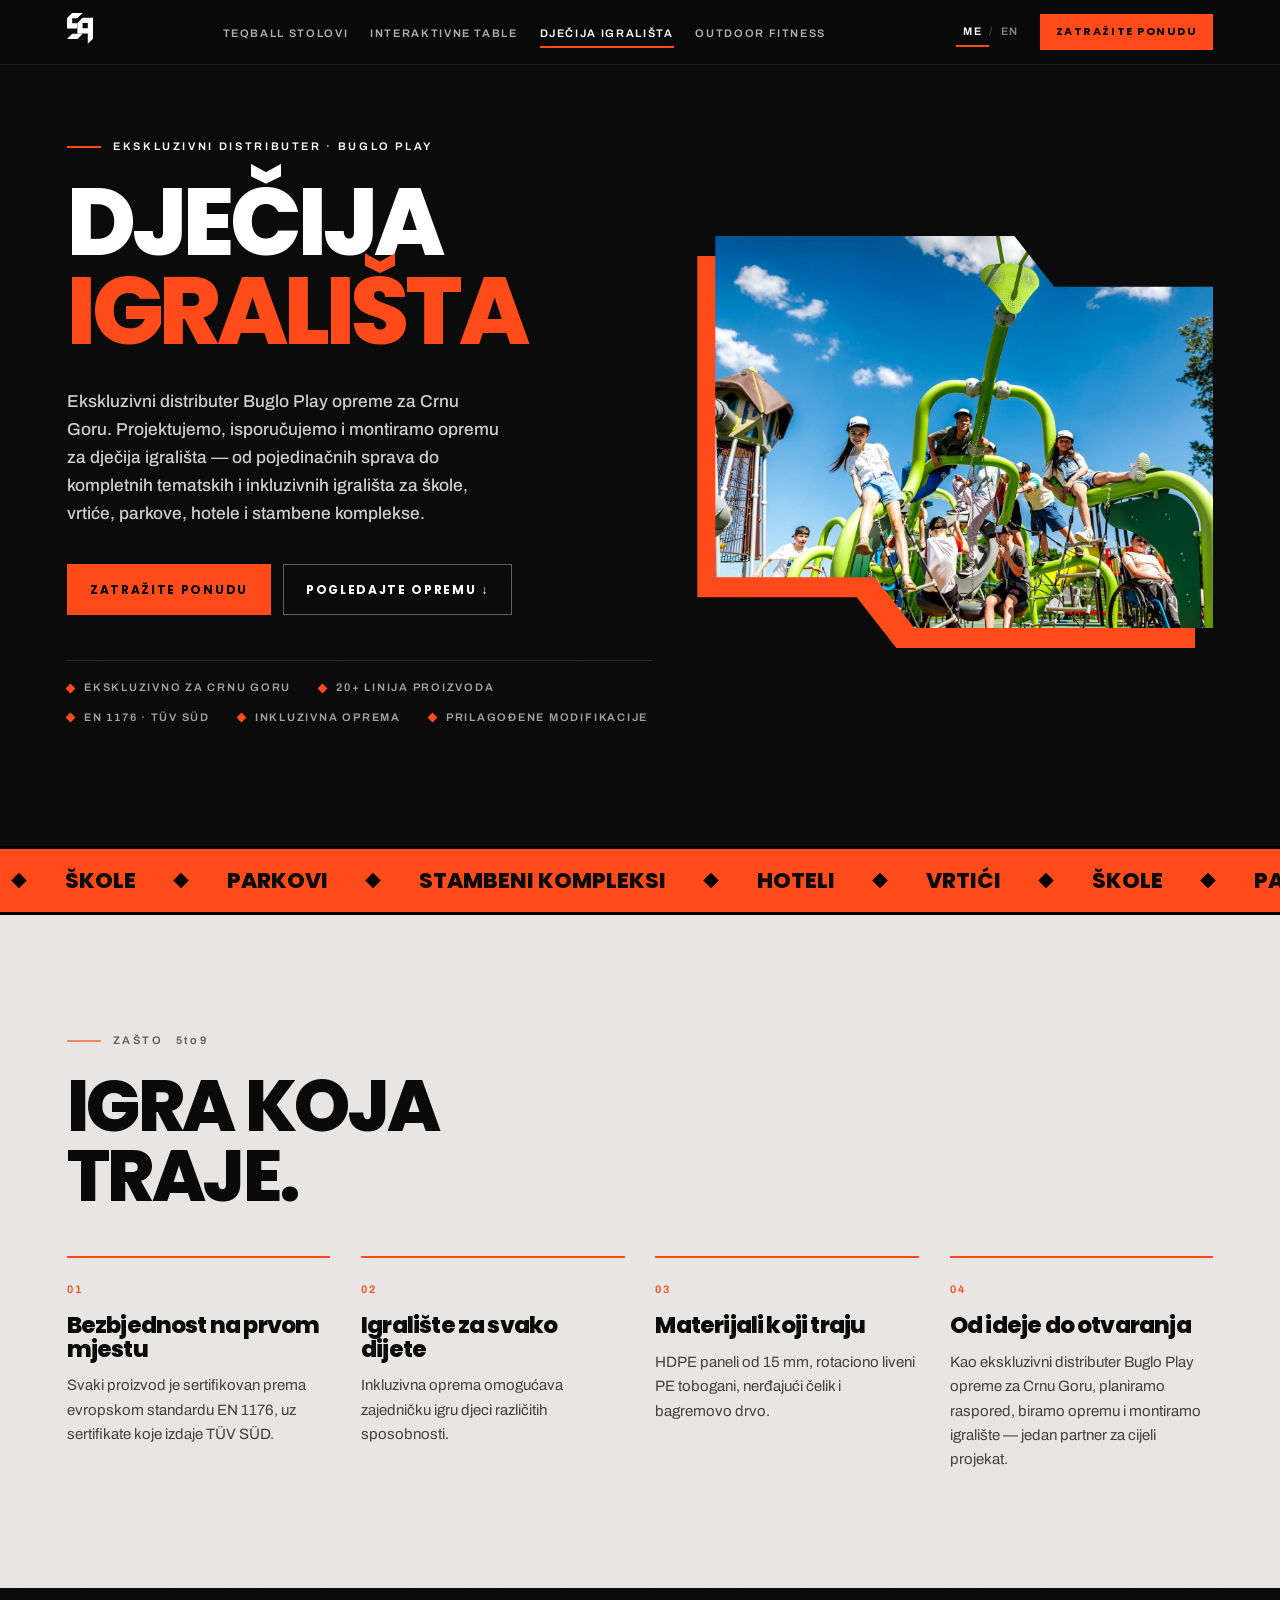
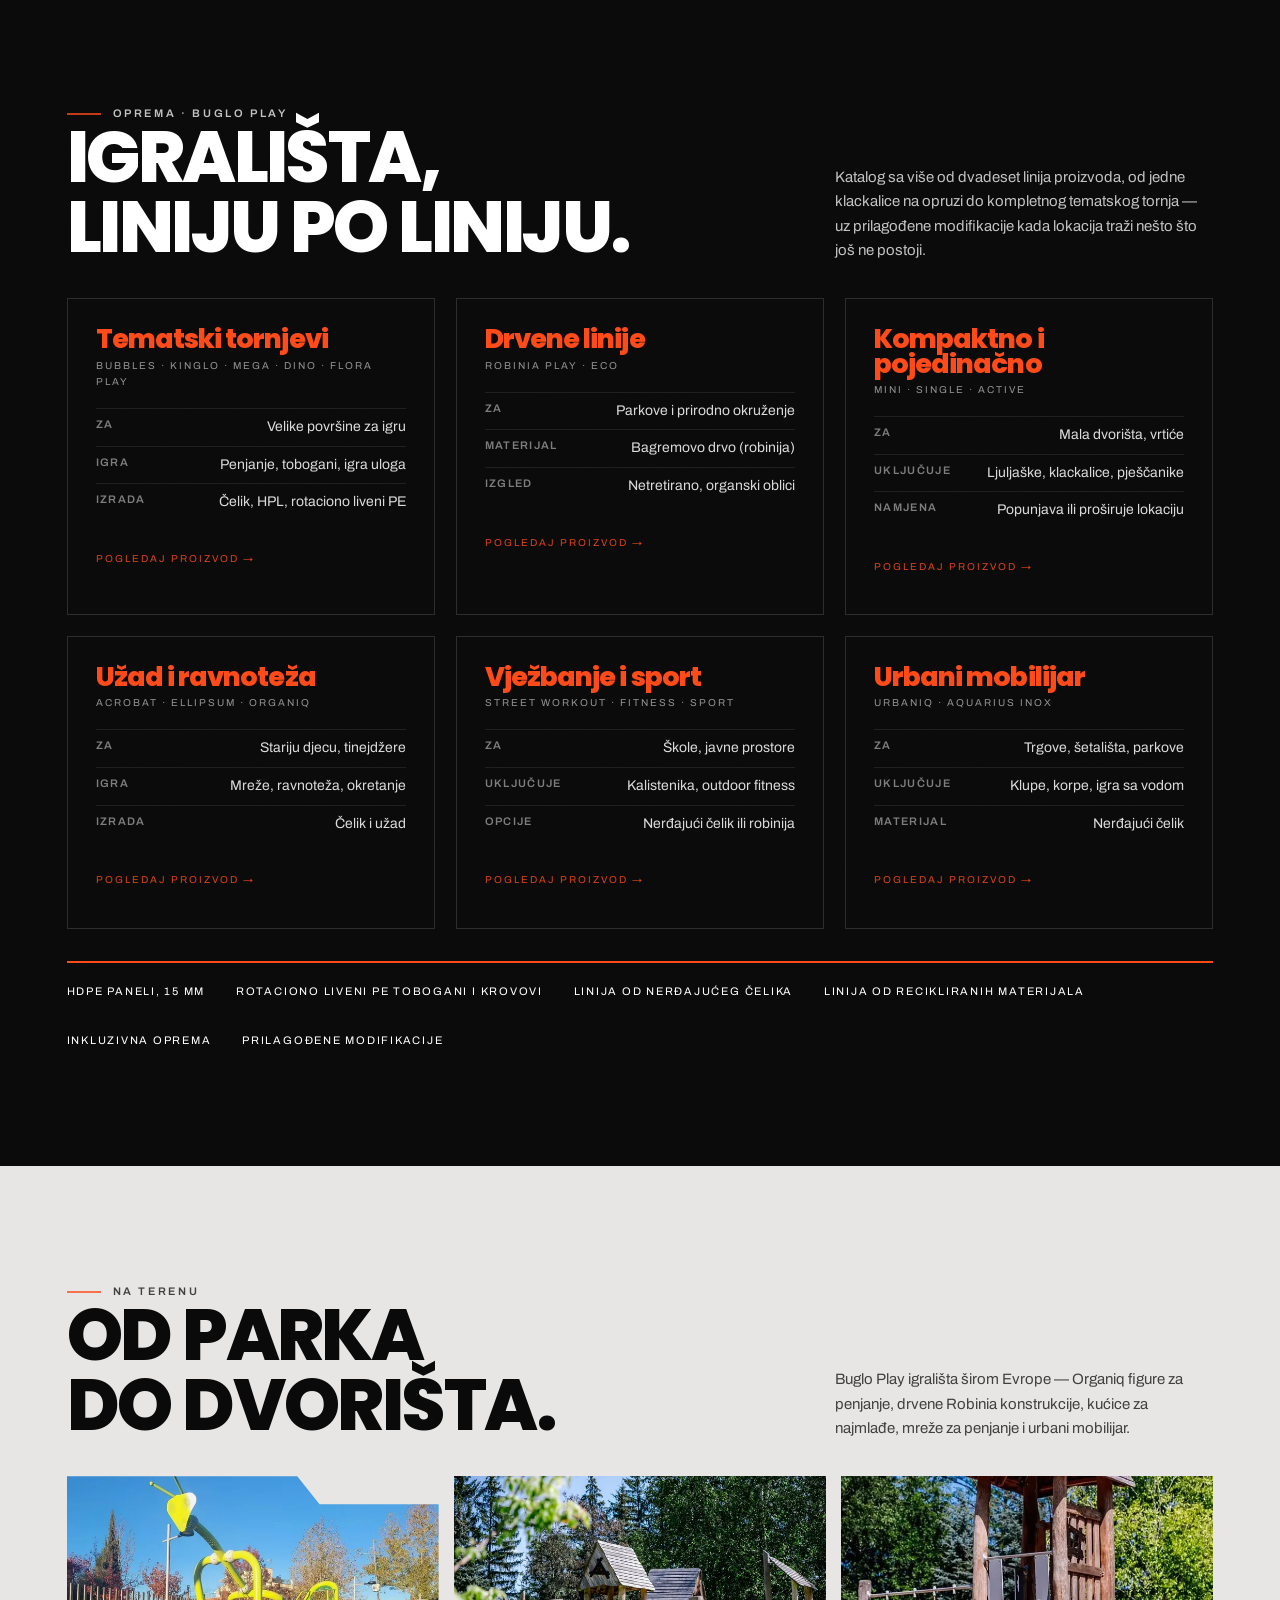
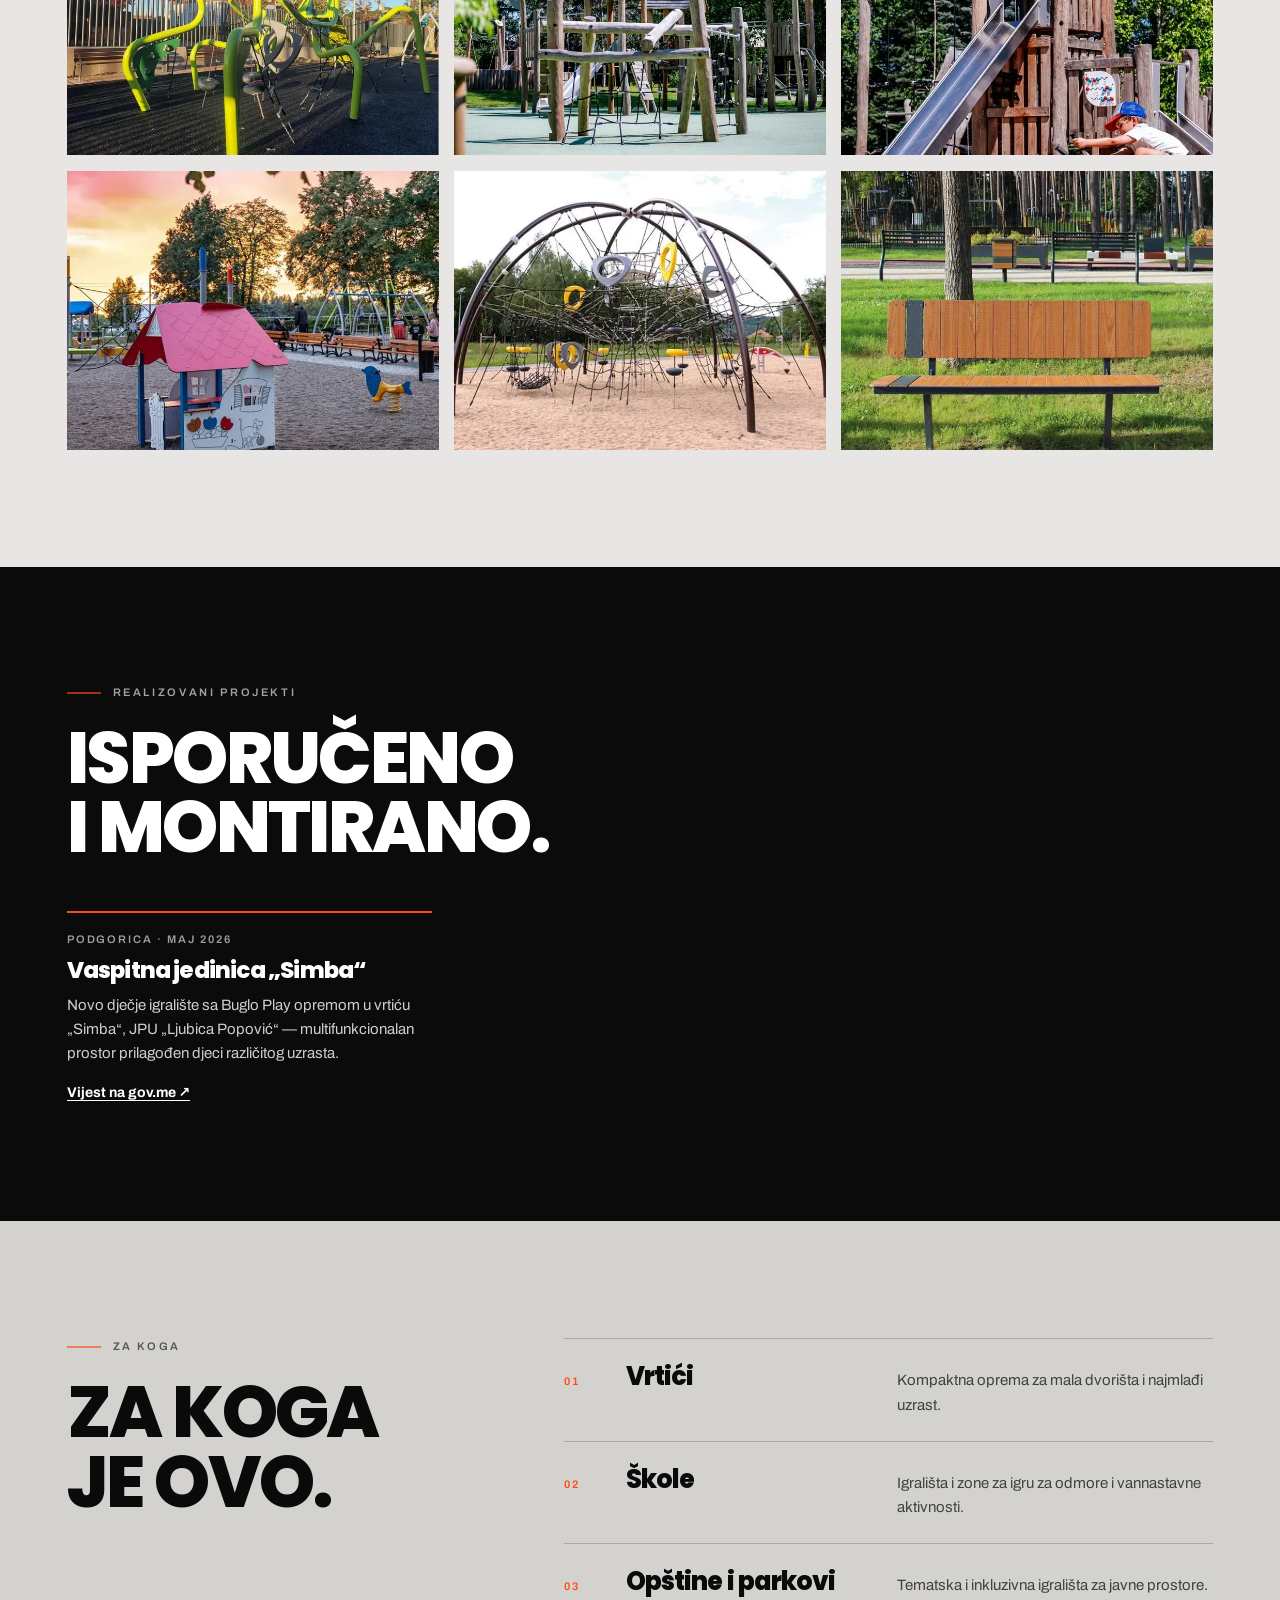
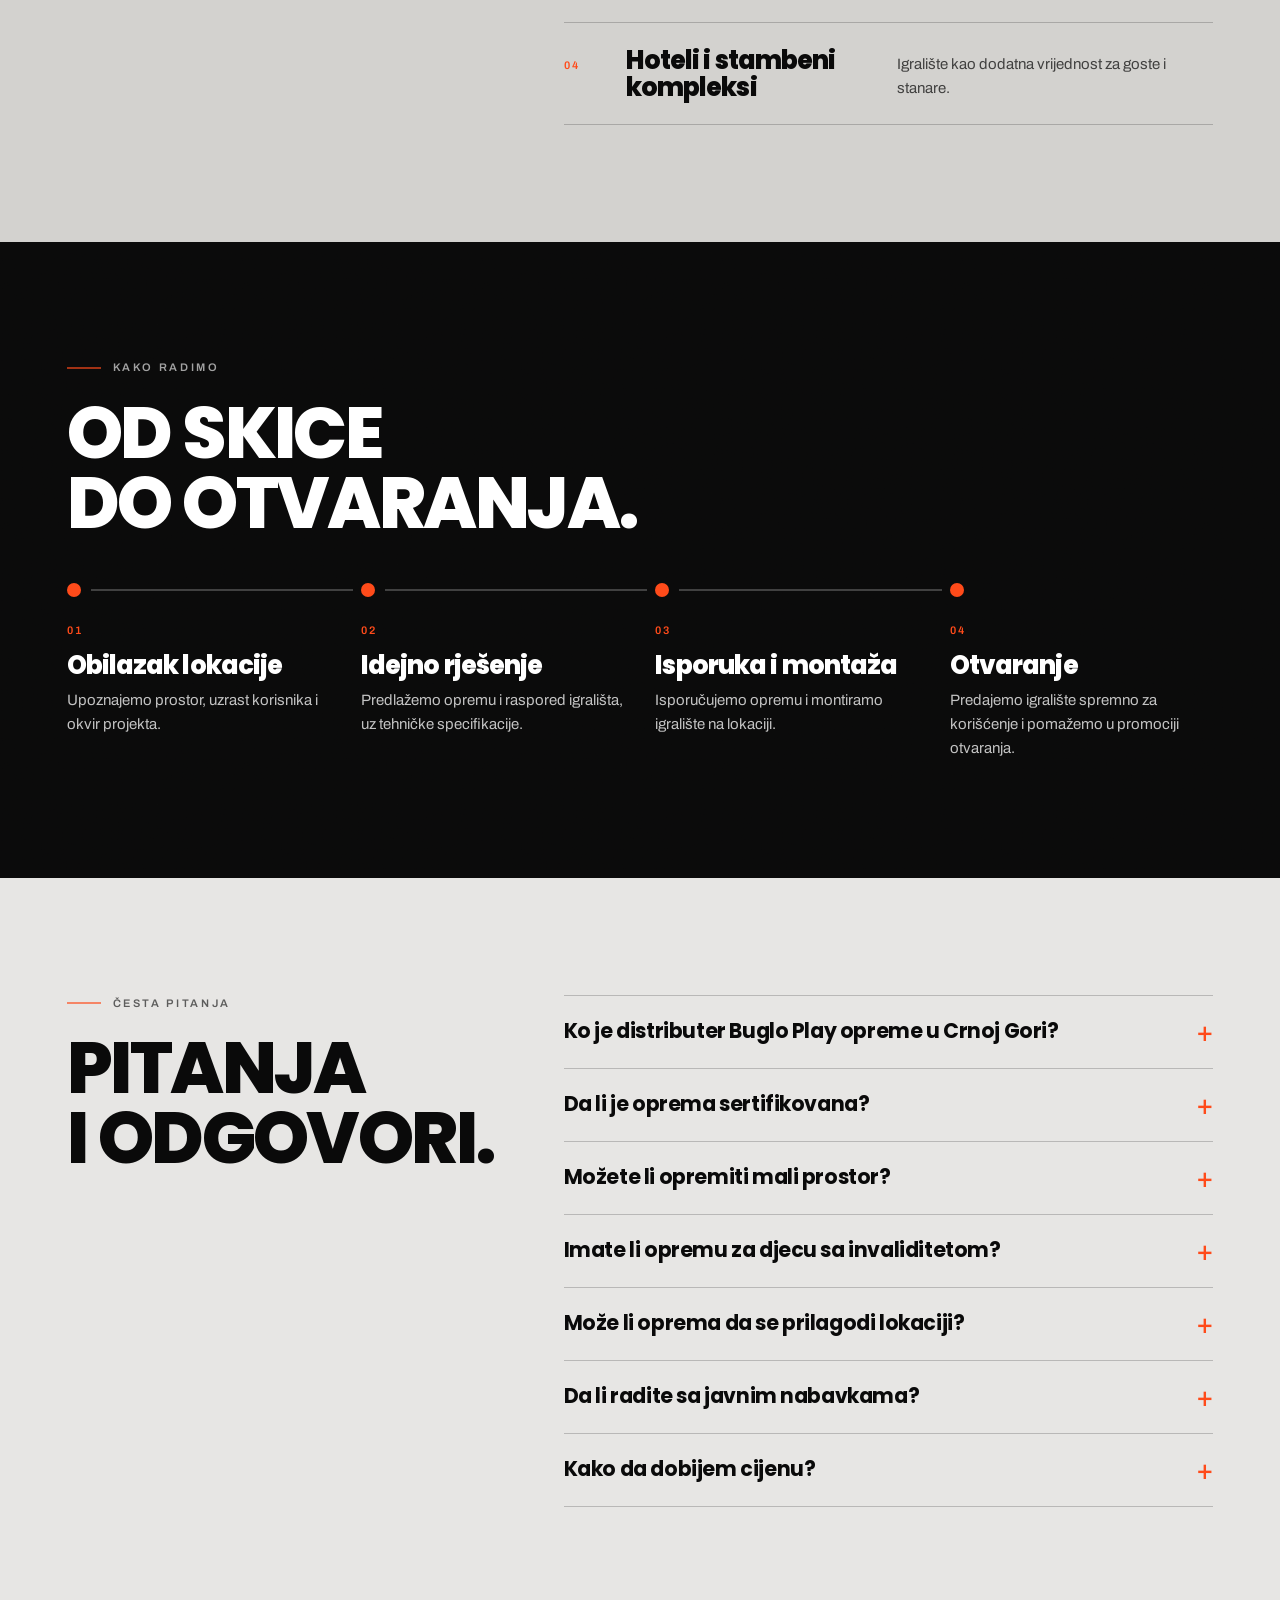
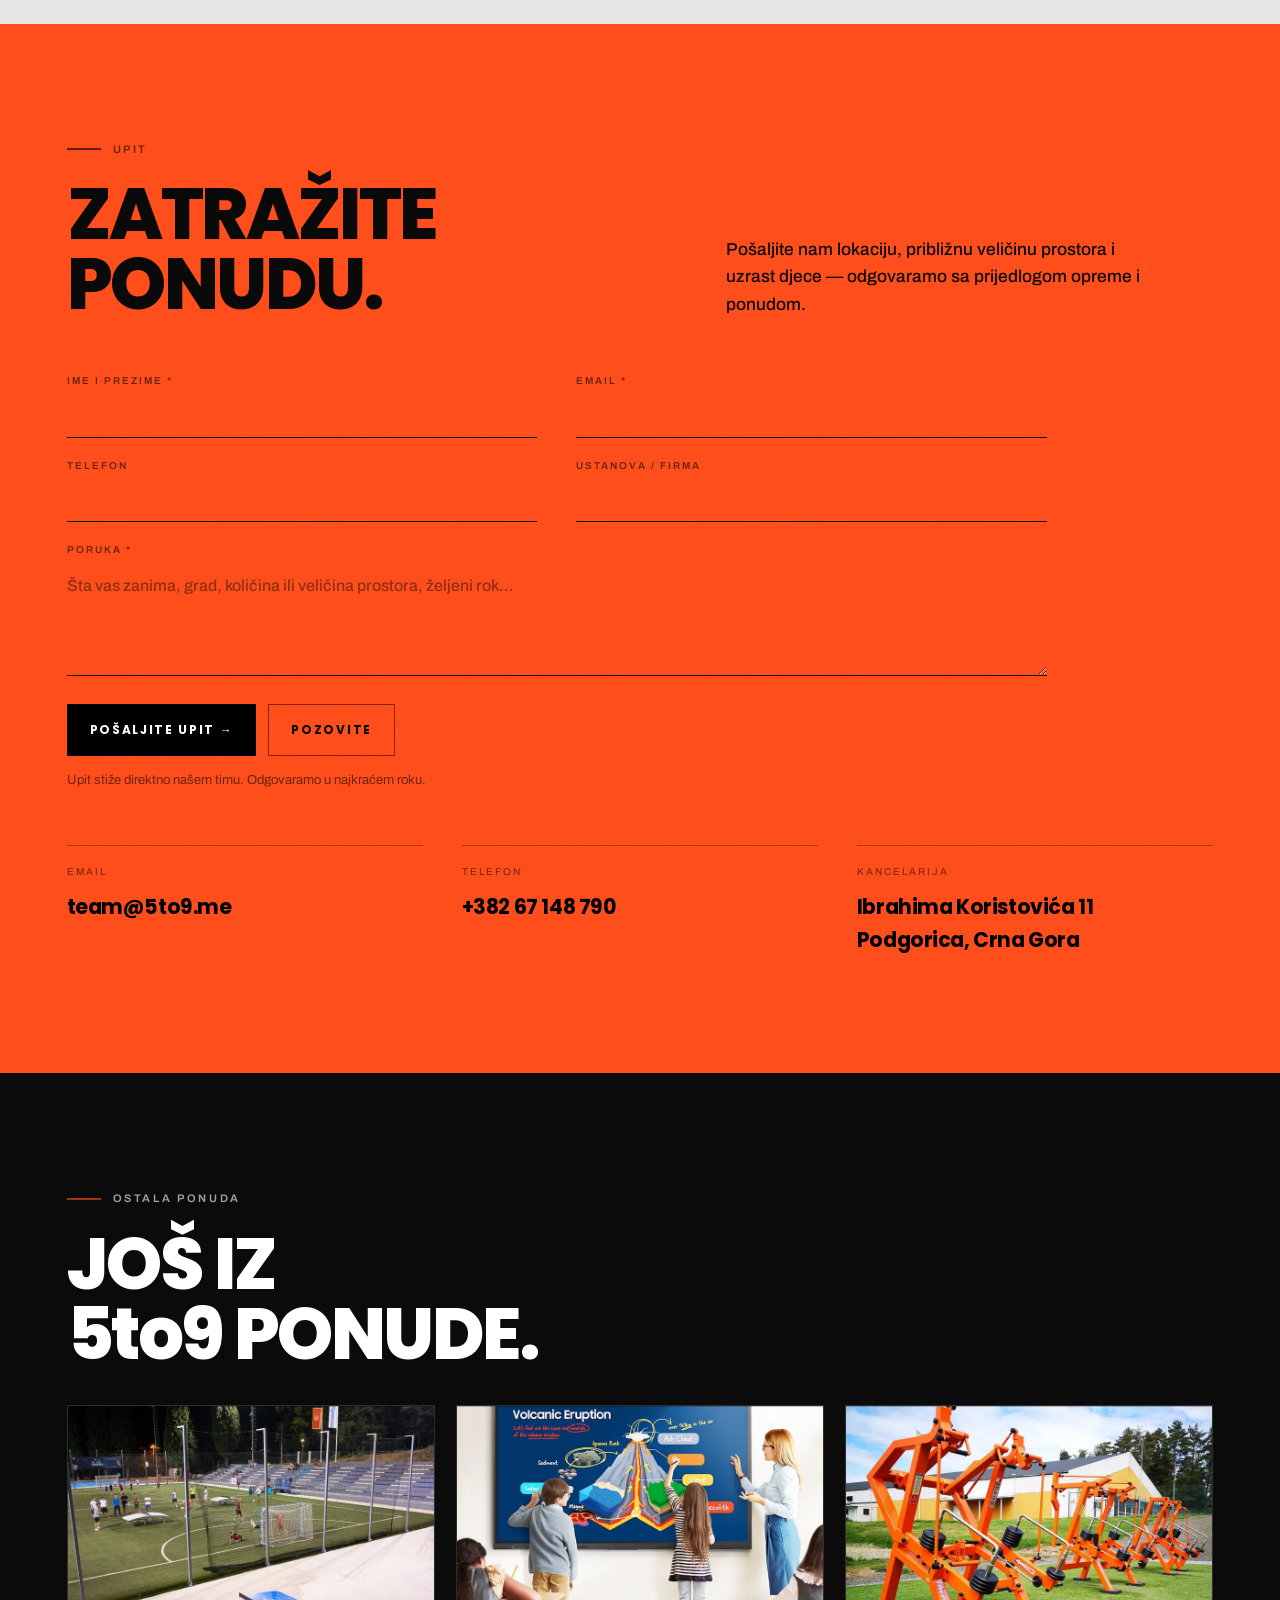
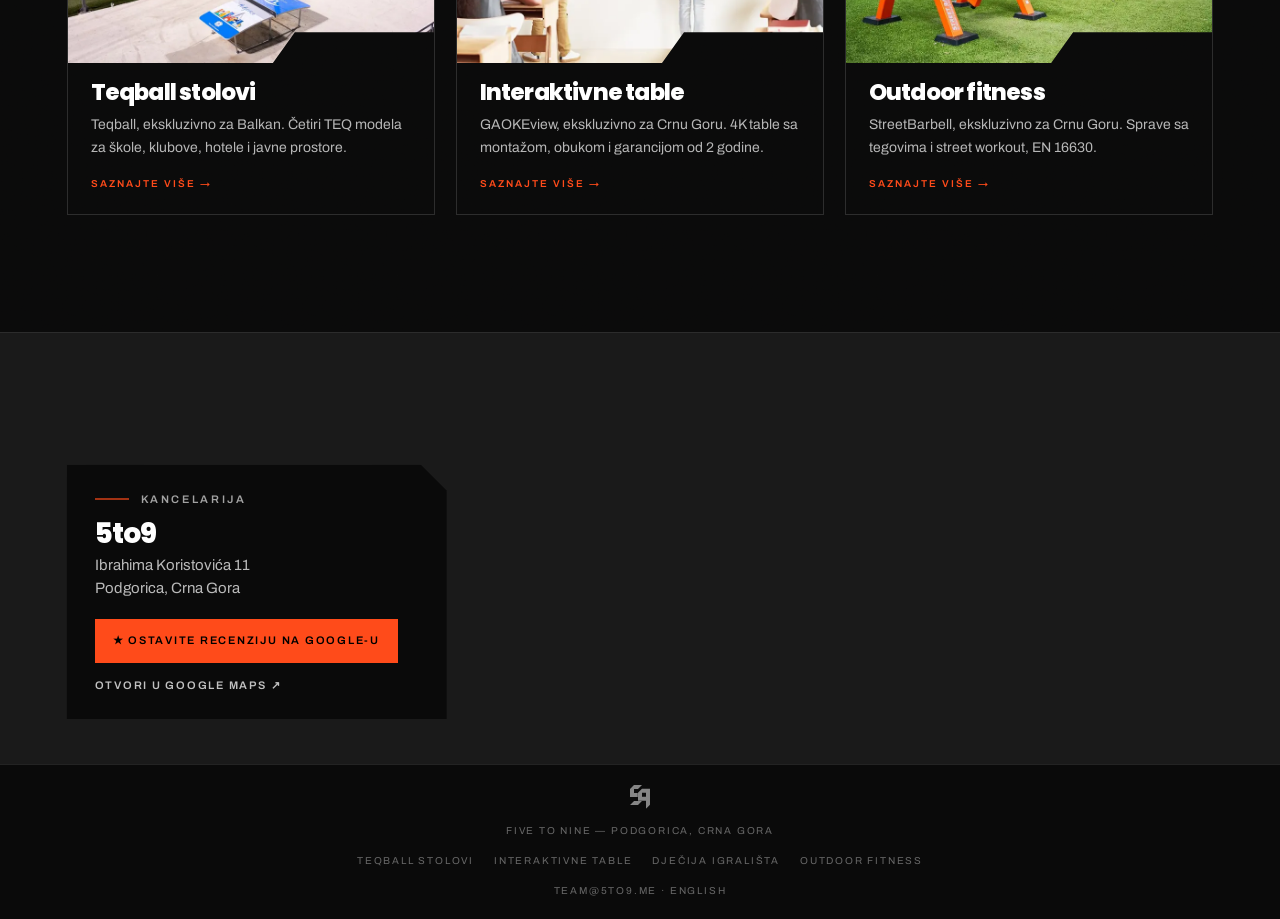
==== commit 3e54ff30: "Add files via upload" ====
--- a/djecija-igralista/index.html
+++ b/djecija-igralista/index.html
@@ -26,7 +26,7 @@
 <link rel="preconnect" href="https://fonts.googleapis.com">
 <link rel="preconnect" href="https://fonts.gstatic.com" crossorigin>
 <link href="https://fonts.googleapis.com/css2?family=Poppins:wght@600;700;800;900&family=Archivo:wght@400;500;600&display=swap" rel="stylesheet">
-<link rel="stylesheet" href="../assets/css/site.css?v=16">
+<link rel="stylesheet" href="../assets/css/site.css?v=17">
 <script type="application/ld+json">{"@context": "https://schema.org", "@graph": [{"@type": "LocalBusiness", "@id": "https://5to9.me/#org", "name": "5to9", "alternateName": "Five to Nine", "url": "https://5to9.me/", "email": "team@5to9.me", "telephone": "+382 67 148 790", "image": "https://5to9.me/assets/img/og-teq.jpg", "address": {"@type": "PostalAddress", "streetAddress": "Ibrahima Koristovića 11", "addressLocality": "Podgorica", "addressCountry": "ME"}, "areaServed": "ME", "hasMap": "https://maps.google.com/?cid=13877952940838974786", "sameAs": ["https://maps.google.com/?cid=13877952940838974786"], "geo": {"@type": "GeoCoordinates", "latitude": 42.4345868, "longitude": 19.2841371}}, {"@type": "WebPage", "name": "Dječija igrališta Buglo Play — ekskluzivni distributer za Crnu Goru | 5to9", "url": "https://5to9.me/djecija-igralista/", "inLanguage": "sr-ME", "description": "5to9 je ekskluzivni distributer Buglo Play opreme za Crnu Goru. Više od 20 linija sertifikovanih po EN 1176 za vrtiće, škole, opštine i hotele — planiranje i montaža.", "isPartOf": {"@id": "https://5to9.me/#org"}}, {"@type": "BreadcrumbList", "itemListElement": [{"@type": "ListItem", "position": 1, "name": "5to9", "item": "https://5to9.me/"}, {"@type": "ListItem", "position": 2, "name": "Dječija igrališta", "item": "https://5to9.me/djecija-igralista/"}]}, {"@type": "FAQPage", "mainEntity": [{"@type": "Question", "name": "Ko je distributer Buglo Play opreme u Crnoj Gori?", "acceptedAnswer": {"@type": "Answer", "text": "5to9 je ekskluzivni distributer Buglo Play opreme za Crnu Goru — ponuda, isporuka, montaža i podrška idu preko nas."}}, {"@type": "Question", "name": "Da li je oprema sertifikovana?", "acceptedAnswer": {"@type": "Answer", "text": "Da. Svaki proizvod je sertifikovan u skladu sa evropskim standardom EN 1176:2017, a sertifikate izdaje TÜV SÜD."}}, {"@type": "Question", "name": "Možete li opremiti mali prostor?", "acceptedAnswer": {"@type": "Answer", "text": "Da. Kompaktne linije (Mini, Single, Active) namijenjene su malim dvorištima i vrtićima, a mogu i da dopune postojeće igralište."}}, {"@type": "Question", "name": "Imate li opremu za djecu sa invaliditetom?", "acceptedAnswer": {"@type": "Answer", "text": "Da. U ponudi je inkluzivna oprema koja omogućava zajedničku igru djeci različitih sposobnosti."}}, {"@type": "Question", "name": "Može li oprema da se prilagodi lokaciji?", "acceptedAnswer": {"@type": "Answer", "text": "Da. Proizvođač radi prilagođene modifikacije kada lokacija traži rješenje kojeg nema u katalogu."}}, {"@type": "Question", "name": "Da li radite sa javnim nabavkama?", "acceptedAnswer": {"@type": "Answer", "text": "Da. Radimo sa školama, opštinama i institucijama, uključujući postupke javnih nabavki, i pripremamo potrebnu tehničku dokumentaciju."}}, {"@type": "Question", "name": "Kako da dobijem cijenu?", "acceptedAnswer": {"@type": "Answer", "text": "Cijena zavisi od izbora opreme, veličine igrališta i lokacije. Pošaljite upit i odgovaramo sa prijedlogom i ponudom."}}]}]}</script>
 </head><body class="lp">
 <script>
@@ -266,12 +266,25 @@
       <h2 class="h-lg">ZATRAŽITE<br>PONUDU.</h2>
       <div>
         <p>Pošaljite nam lokaciju, približnu veličinu prostora i uzrast djece — odgovaramo sa prijedlogom opreme i ponudom.</p>
-        <div class="btns">
-          <a class="btn btn-k" href="mailto:team@5to9.me?subject=Upit%20%E2%80%94%20Dje%C4%8Dija%20igrali%C5%A1ta&amp;body=Po%C5%A1tovani%2C%0A%0Azanima%20nas%3A%20Dje%C4%8Dija%20igrali%C5%A1ta%0A%0AUstanova%20/%20firma%3A%0AGrad%3A%0AKoli%C4%8Dina%20/%20veli%C4%8Dina%20prostora%3A%0A%C5%BDeljeni%20rok%3A%0A%0APoruka%3A%0A">Pošaljite upit →</a>
-          <a class="btn btn-kl" href="tel:+38267148790">Pozovite</a>
-        </div>
       </div>
     </div>
+    <form class="eform eform-light" action="https://formsubmit.co/team@5to9.me" method="POST">
+      <input type="hidden" name="_subject" value="Upit sa sajta 5to9.me — Dječija igrališta">
+      <input type="hidden" name="_next" value="https://5to9.me/hvala/">
+      <input type="hidden" name="_captcha" value="false">
+      <input type="hidden" name="_template" value="table">
+      <input type="hidden" name="Tema" value="Dječija igrališta">
+      <input type="text" name="_honey" class="hp" tabindex="-1" autocomplete="off" aria-hidden="true">
+      <div class="ef-grid">
+        <label><span>Ime i prezime *</span><input type="text" name="Ime" required autocomplete="name"></label>
+        <label><span>Email *</span><input type="email" name="email" required autocomplete="email"></label>
+        <label><span>Telefon</span><input type="tel" name="Telefon" autocomplete="tel"></label>
+        <label><span>Ustanova / firma</span><input type="text" name="Ustanova" autocomplete="organization"></label>
+        <label class="full"><span>Poruka *</span><textarea name="Poruka" rows="4" required placeholder="Šta vas zanima, grad, količina ili veličina prostora, željeni rok…"></textarea></label>
+      </div>
+      <div class="btns"><button class="btn btn-k" type="submit">Pošaljite upit →</button><a class="btn btn-kl" href="tel:+38267148790">Pozovite</a></div>
+      <p class="ef-note">Upit stiže direktno našem timu. Odgovaramo u najkraćem roku.</p>
+    </form>
     <div class="contacts">
       <div><span>Email</span><a href="mailto:team@5to9.me">team@5to9.me</a></div>
       <div><span>Telefon</span><a href="tel:+38267148790">+382 67 148 790</a></div>
@@ -333,6 +346,6 @@
   </div>
 </div>
 
-<script src="../assets/js/site.js?v=16"></script>
+<script src="../assets/js/site.js?v=17"></script>
 </body>
 </html>
--- a/assets/css/site.css
+++ b/assets/css/site.css
@@ -553,3 +553,20 @@
 .project h3{font-size:clamp(20px,1.8vw,26px);line-height:1.05;margin:0 0 10px}
 .project p{margin:0 0 14px;font-size:15px;opacity:.8}
 .project .plink{font-size:14px;font-weight:700;color:inherit;text-decoration:none;border-bottom:1px solid currentColor}
+
+/* enquiry form (FormSubmit -> /hvala/) */
+.eform{max-width:980px;margin:0 0 clamp(44px,6vh,70px)}
+.eform .hp{position:absolute;left:-9999px;width:1px;height:1px;opacity:0}
+.ef-grid{display:grid;grid-template-columns:1fr 1fr;gap:20px clamp(20px,3vw,40px)}
+.ef-grid .full{grid-column:1/-1}
+.eform label{display:block}
+.eform label span{display:block;font-family:'Archivo';font-size:10px;font-weight:600;letter-spacing:.2em;text-transform:uppercase;opacity:.6;margin-bottom:8px}
+.eform input,.eform textarea{display:block;width:100%;box-sizing:border-box;background:transparent;border:0;border-bottom:1px solid currentColor;border-radius:0;color:inherit;font:500 16px/1.45 'Archivo',sans-serif;padding:8px 0;outline:none;-webkit-appearance:none;appearance:none}
+.eform textarea{resize:vertical;min-height:110px}
+.eform input::placeholder,.eform textarea::placeholder{color:inherit;opacity:.45}
+.eform-dark input:focus,.eform-dark textarea:focus{border-bottom-color:var(--orange)}
+.eform-light input:focus,.eform-light textarea:focus{border-bottom-width:2px}
+.eform .btns{margin-top:28px}
+.eform button.btn{border:1px solid transparent}
+.ef-note{font-size:13px;opacity:.6;margin:14px 0 0;max-width:60ch}
+@media(max-width:700px){.ef-grid{grid-template-columns:1fr}}
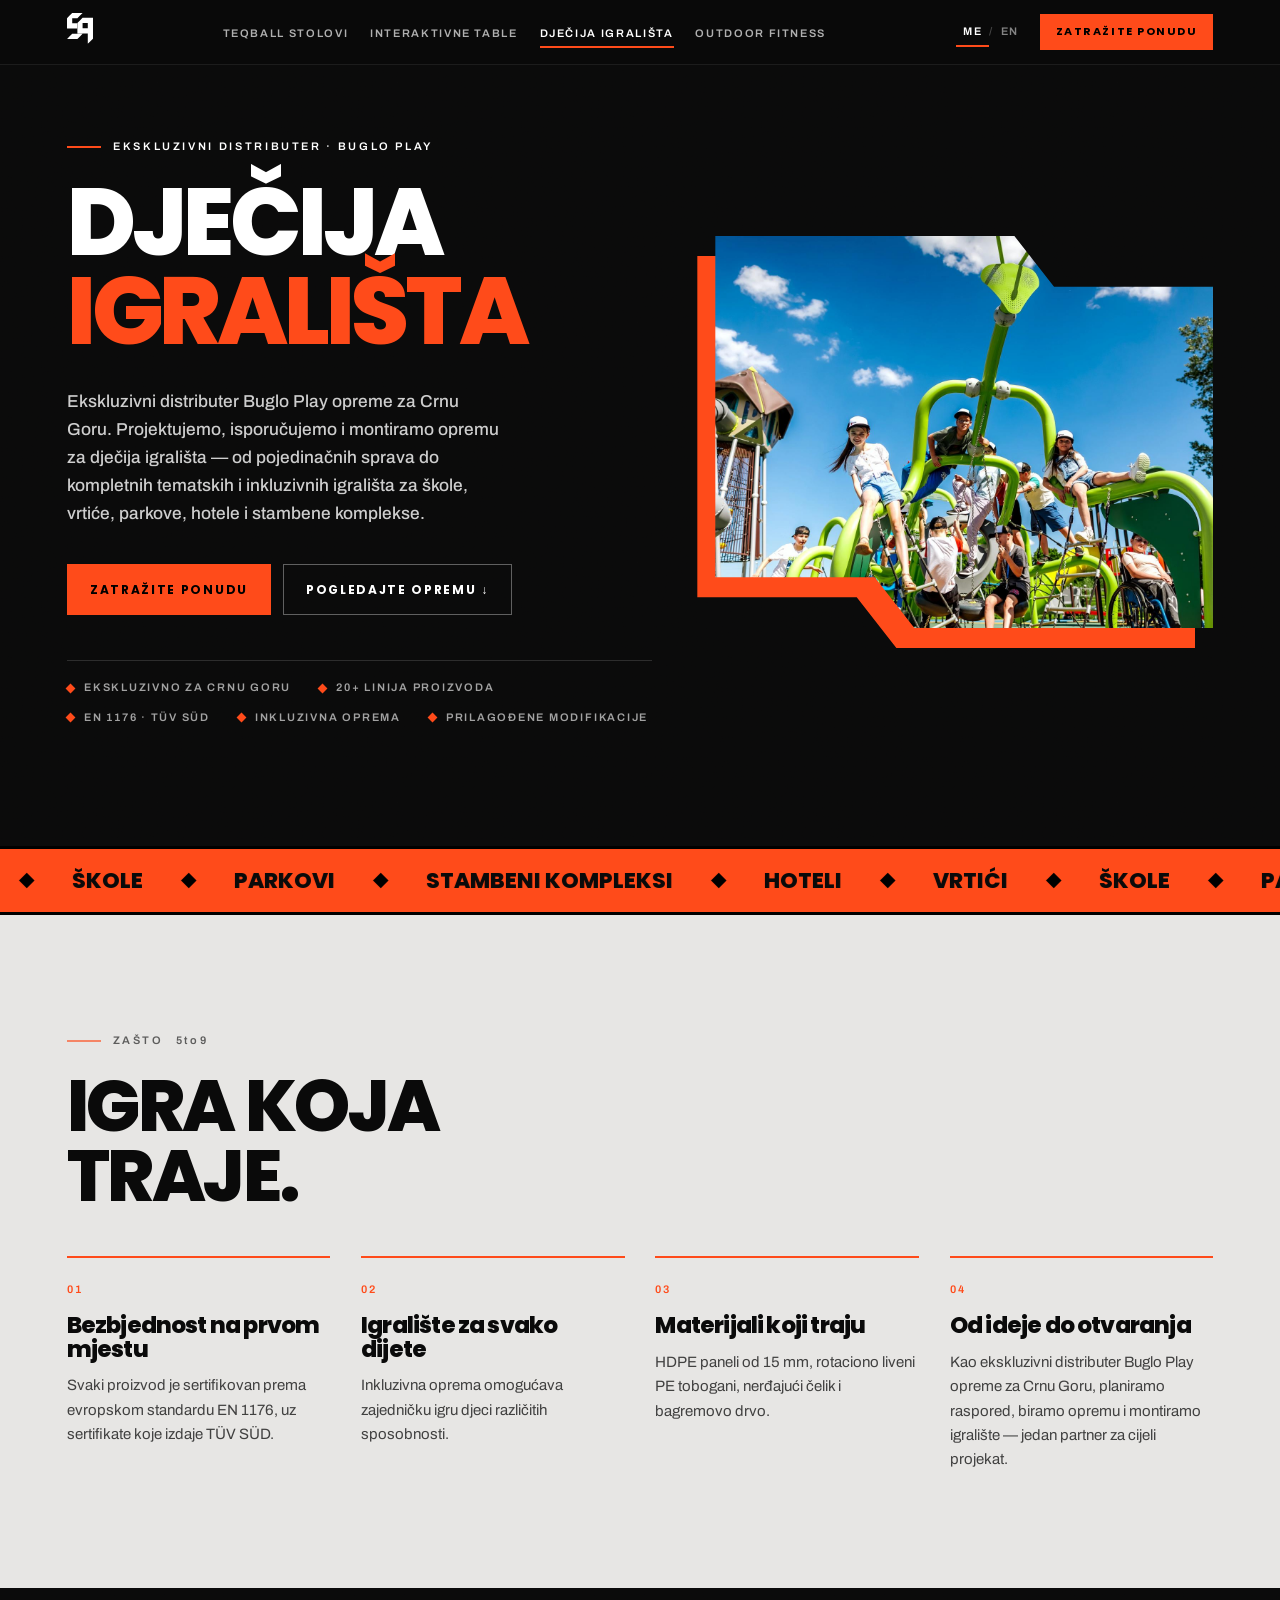
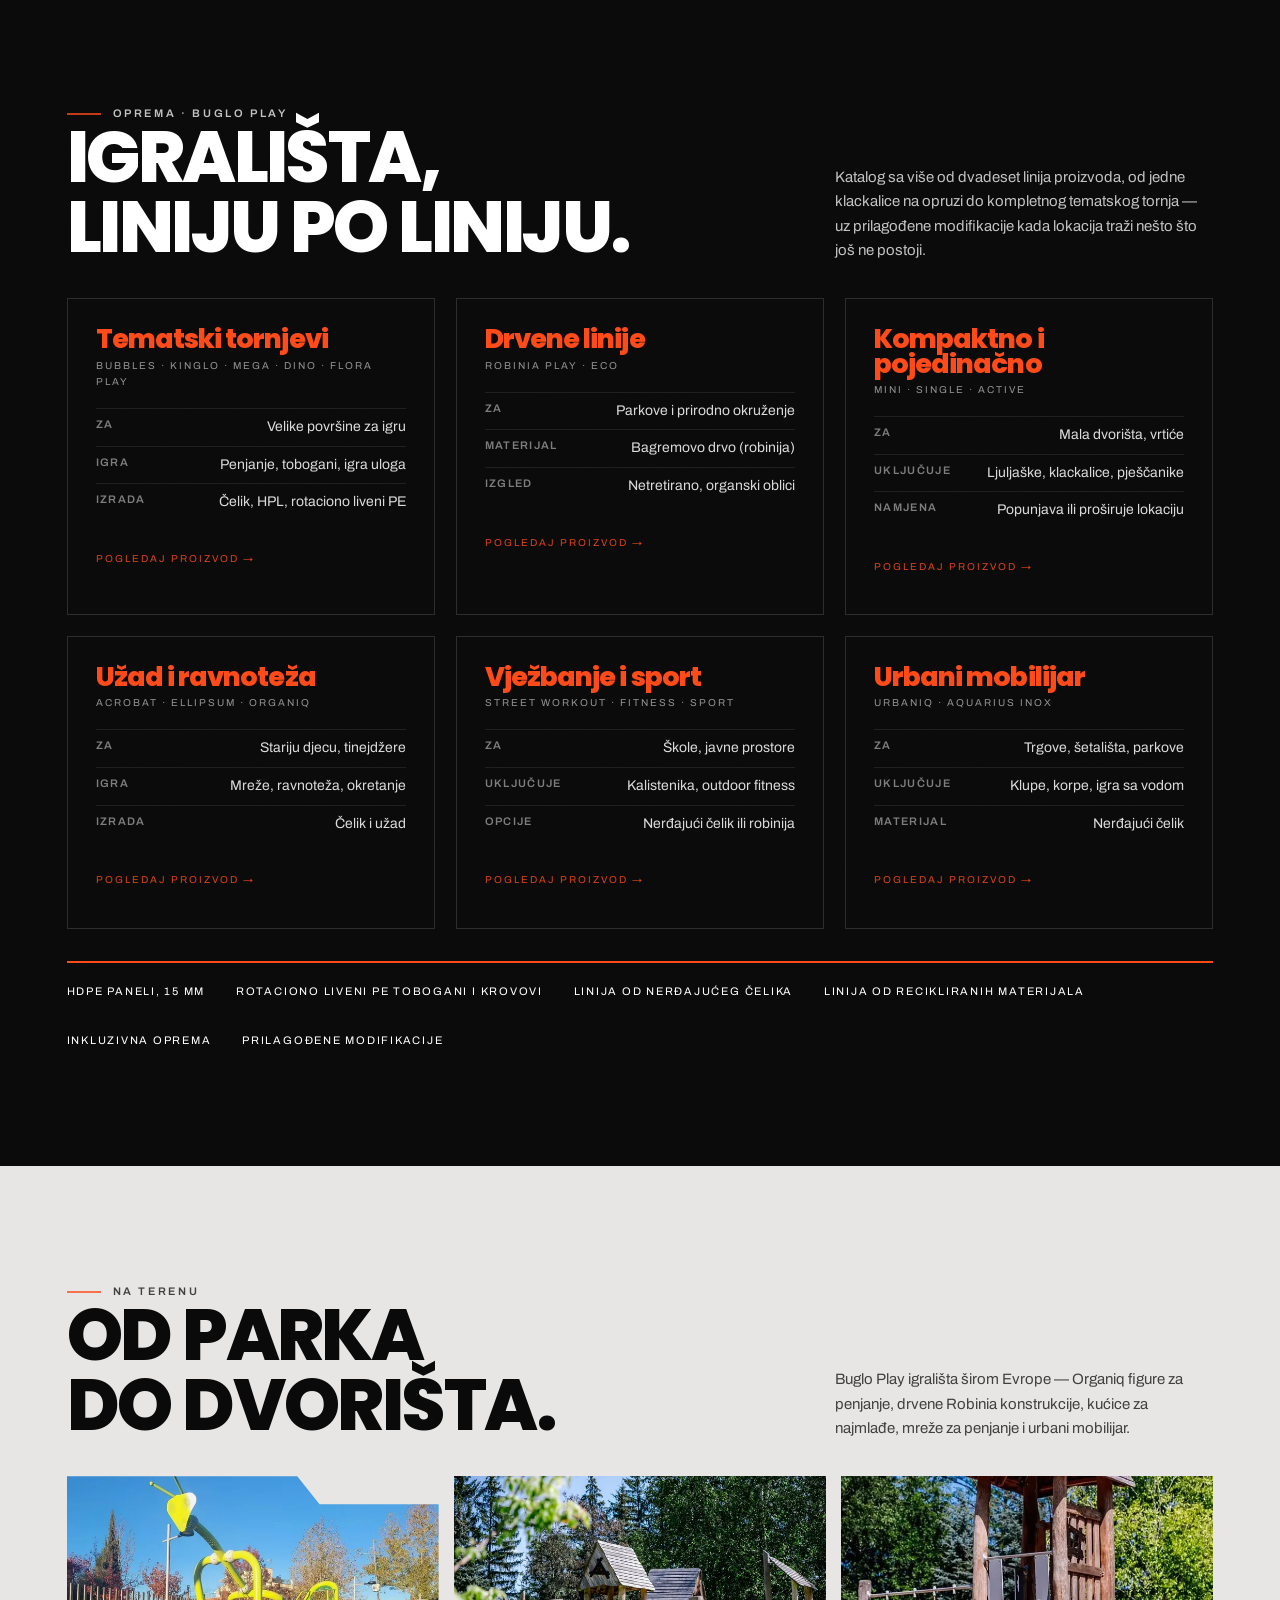
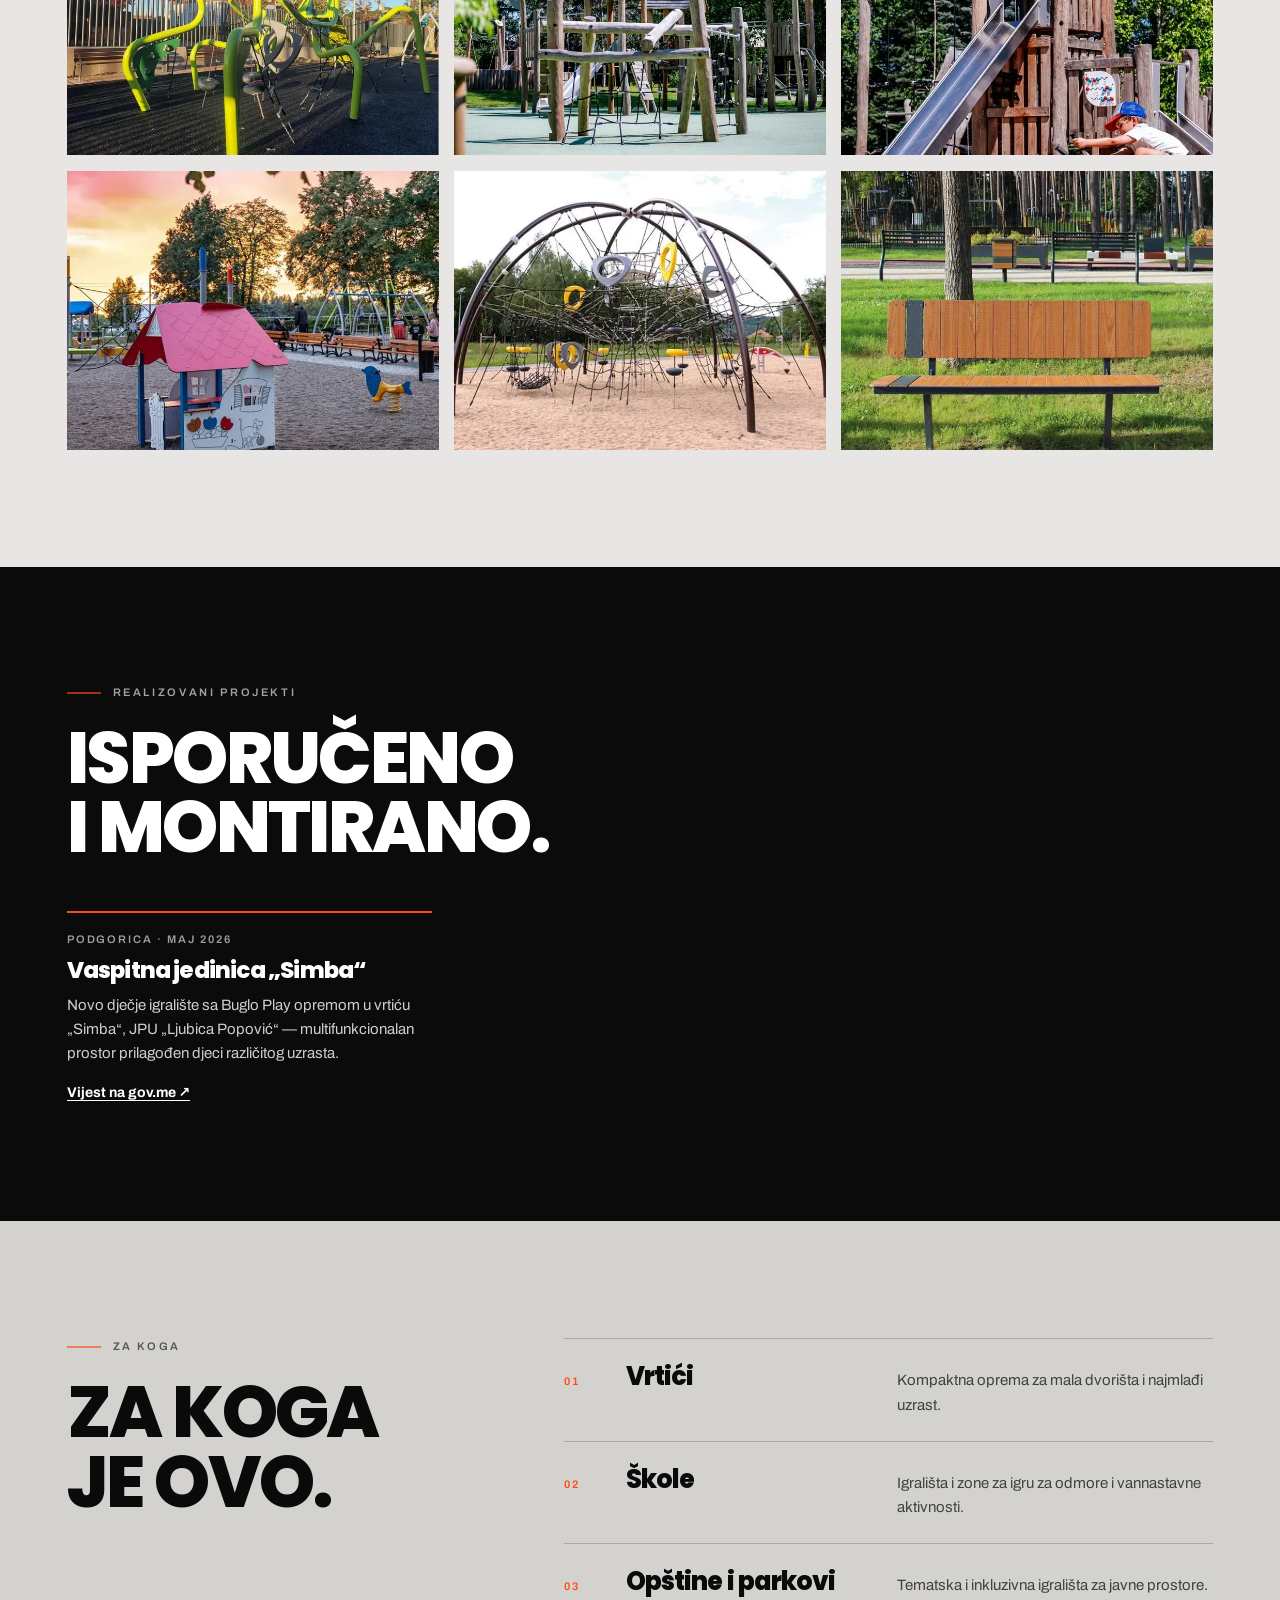
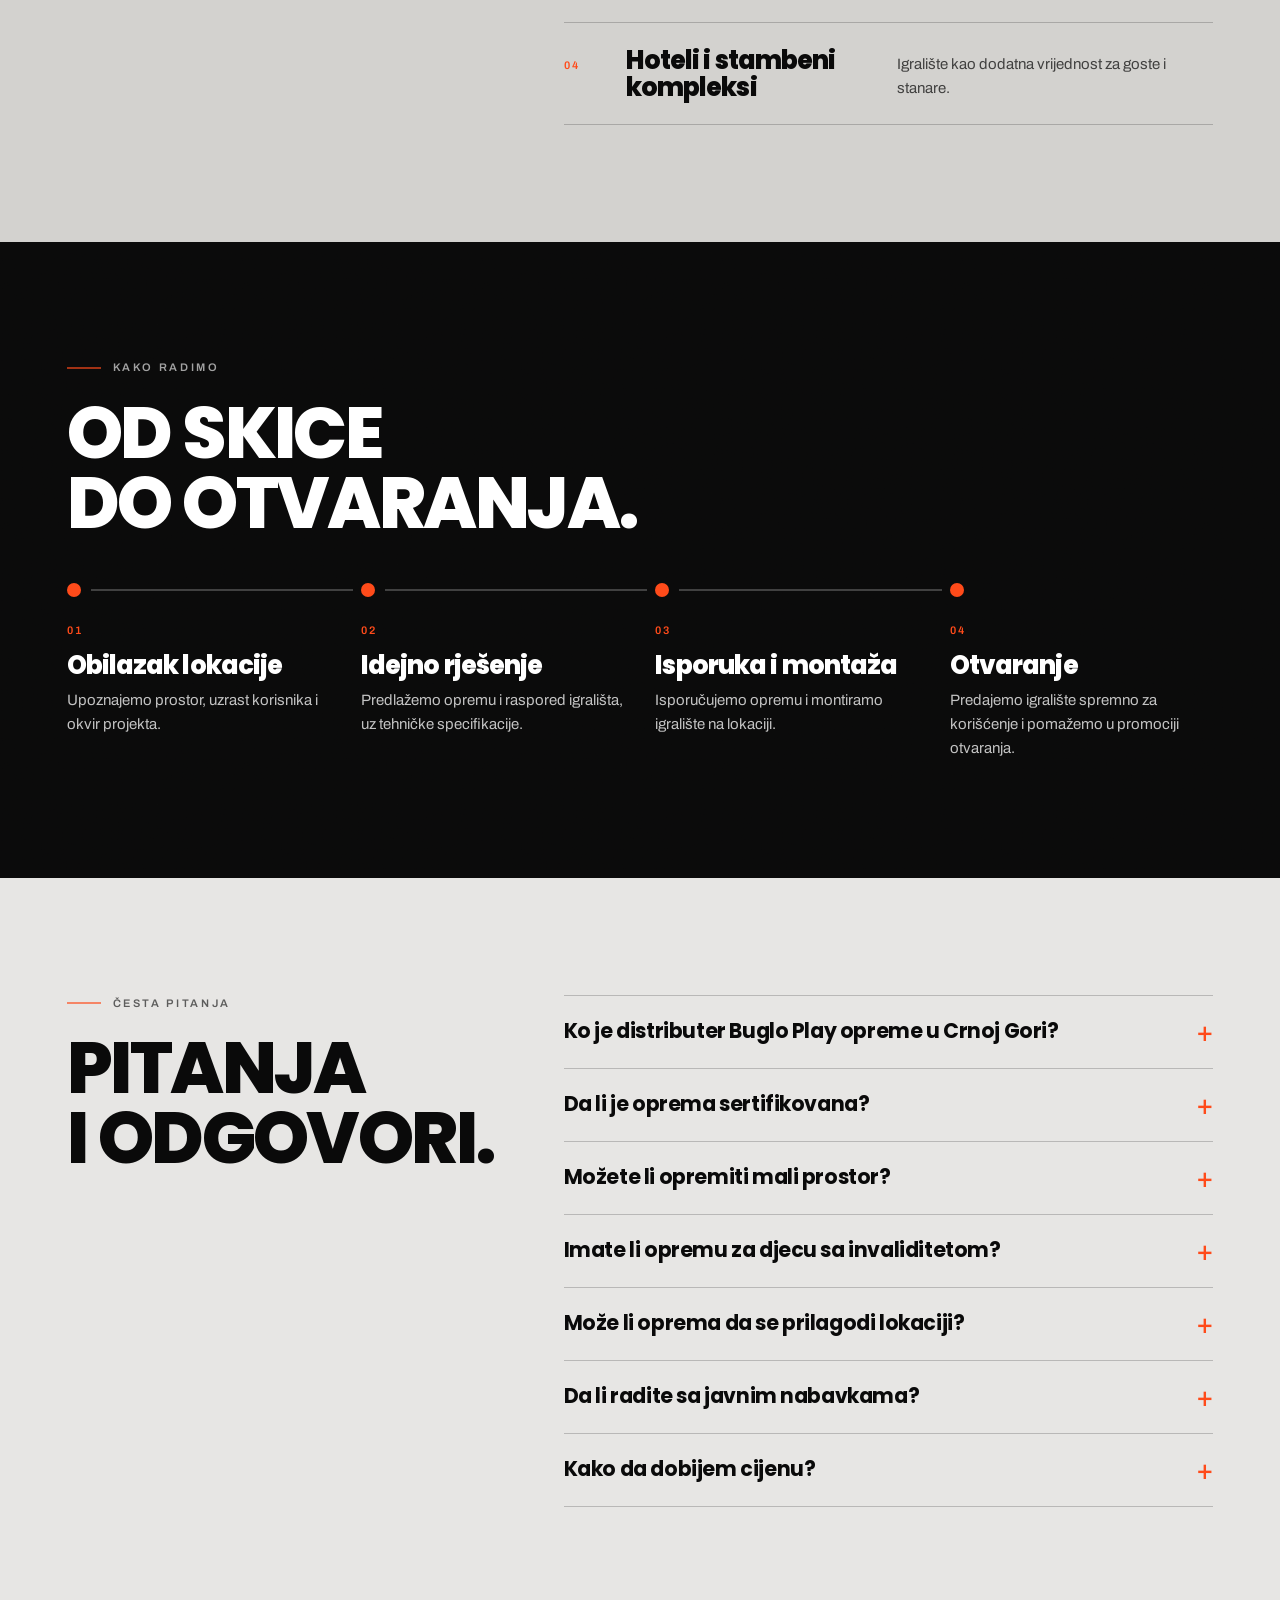
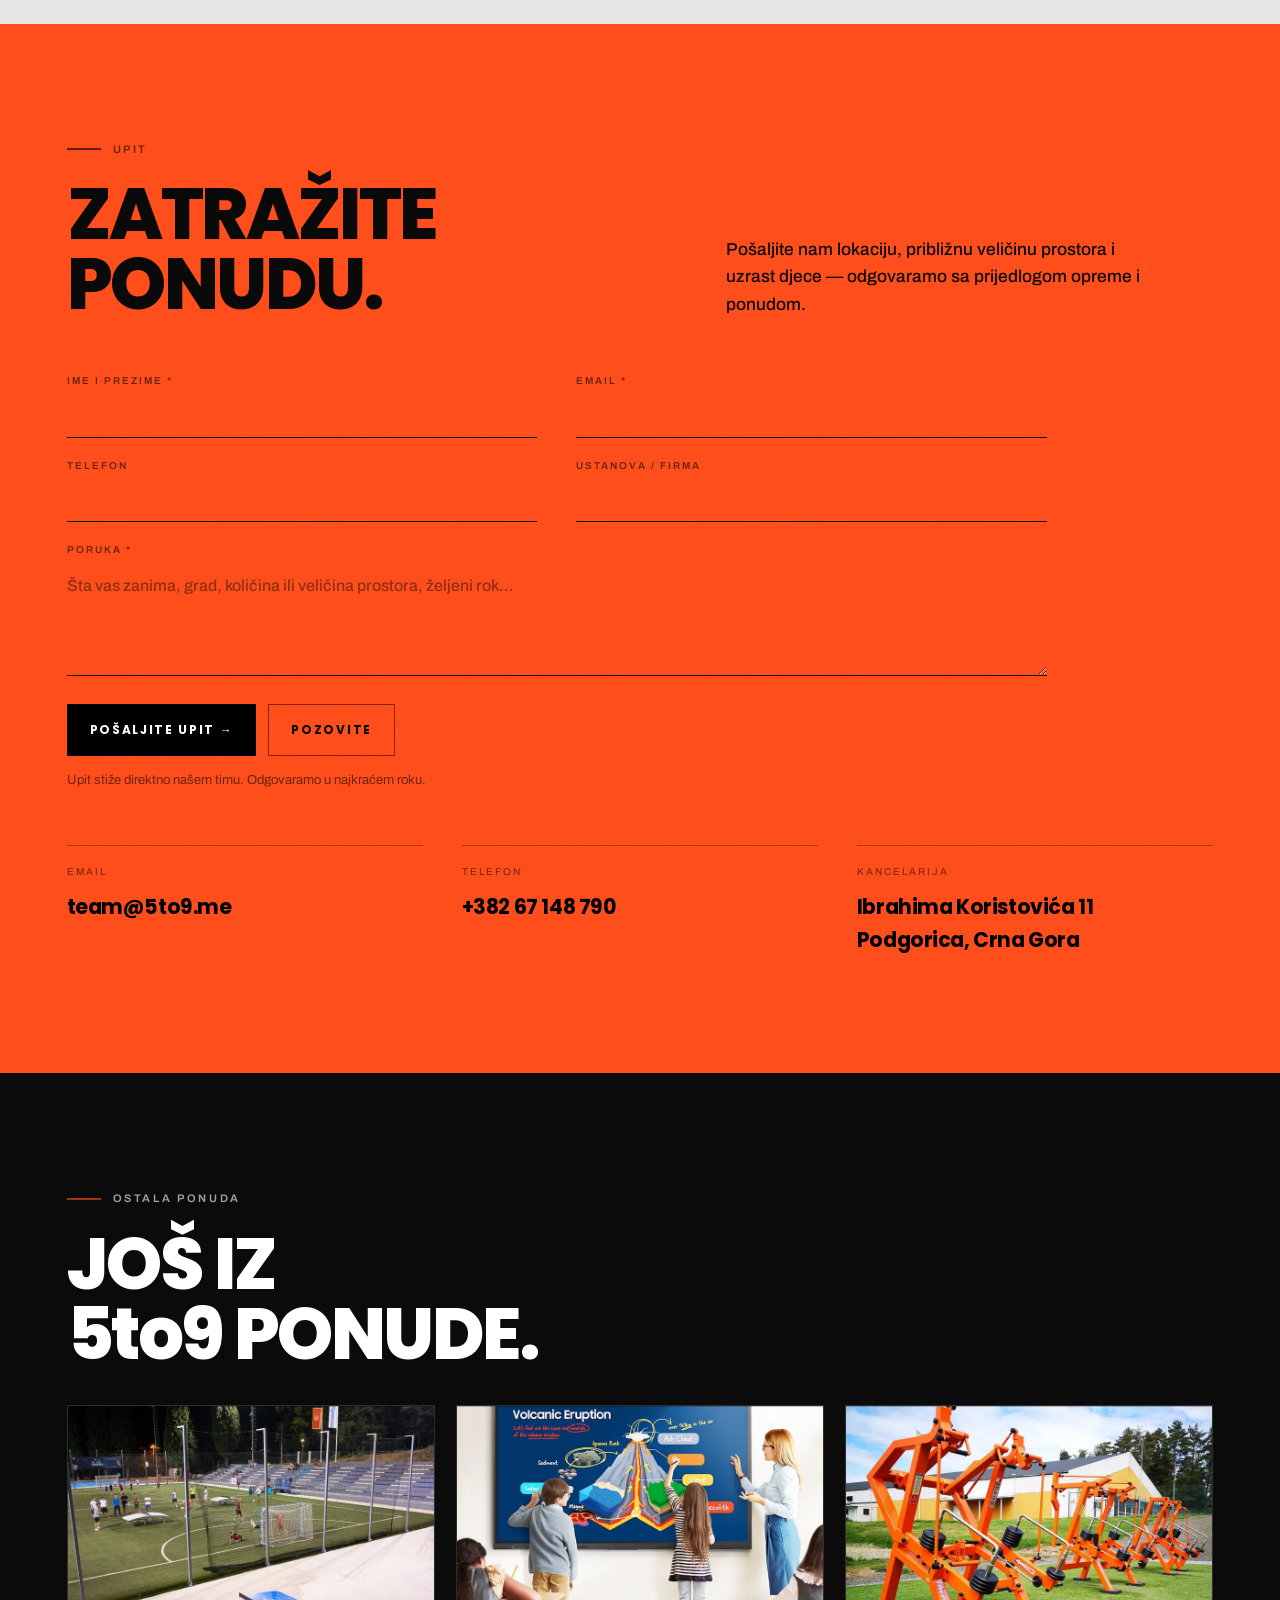
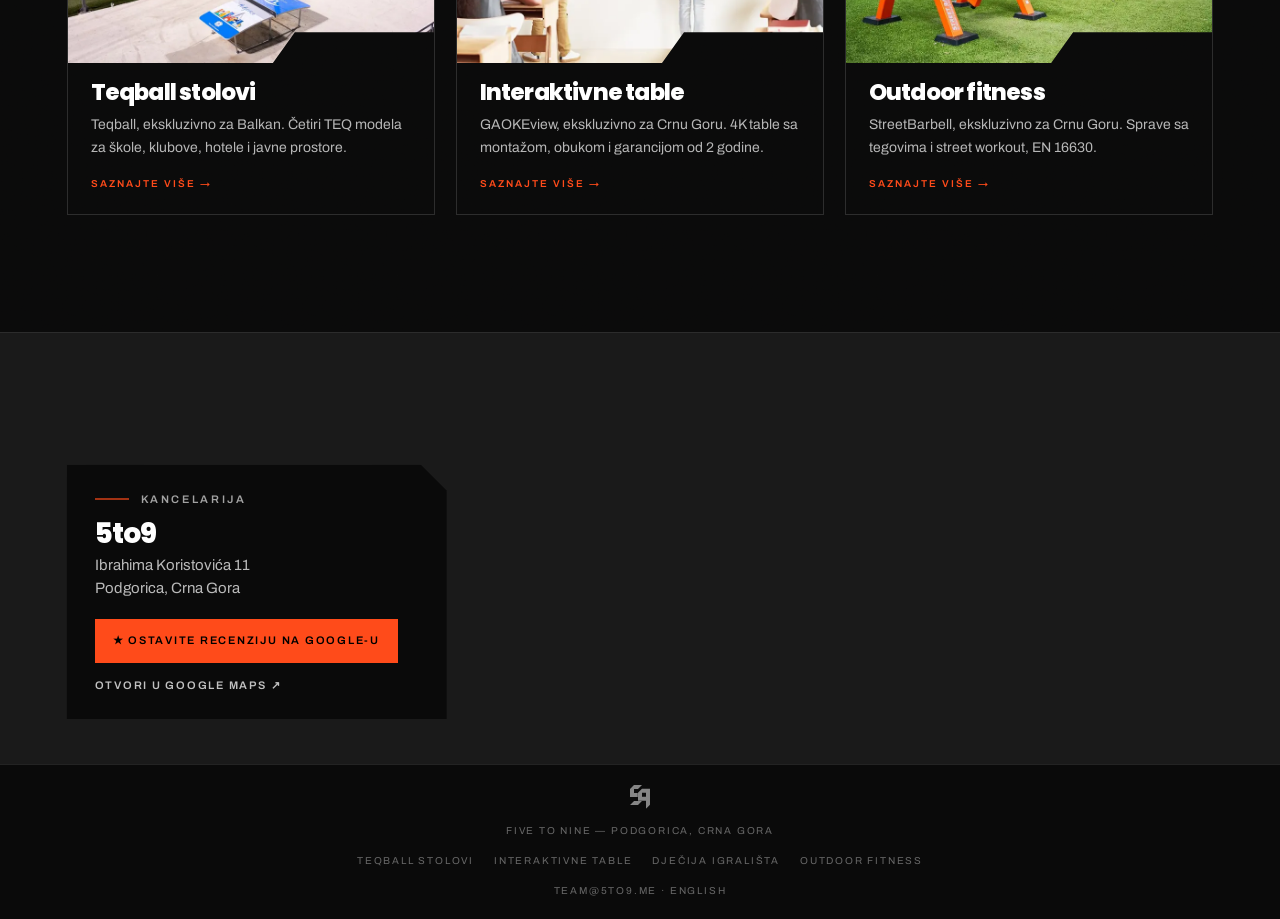
==== commit b81a9434: "Add files via upload" ====
--- a/djecija-igralista/index.html
+++ b/djecija-igralista/index.html
@@ -1,6 +1,14 @@
 <!DOCTYPE html>
 <html lang="sr-Latn-ME">
 <head>
+<!-- Google tag (gtag.js) -->
+<script async src="https://www.googletagmanager.com/gtag/js?id=AW-767660964"></script>
+<script>
+  window.dataLayer = window.dataLayer || [];
+  function gtag(){dataLayer.push(arguments);}
+  gtag('js', new Date());
+  gtag('config', 'AW-767660964');
+</script>
 <meta charset="utf-8">
 <meta name="viewport" content="width=device-width, initial-scale=1">
 <title>Dječija igrališta Buglo Play — ekskluzivni distributer za Crnu Goru | 5to9</title>
